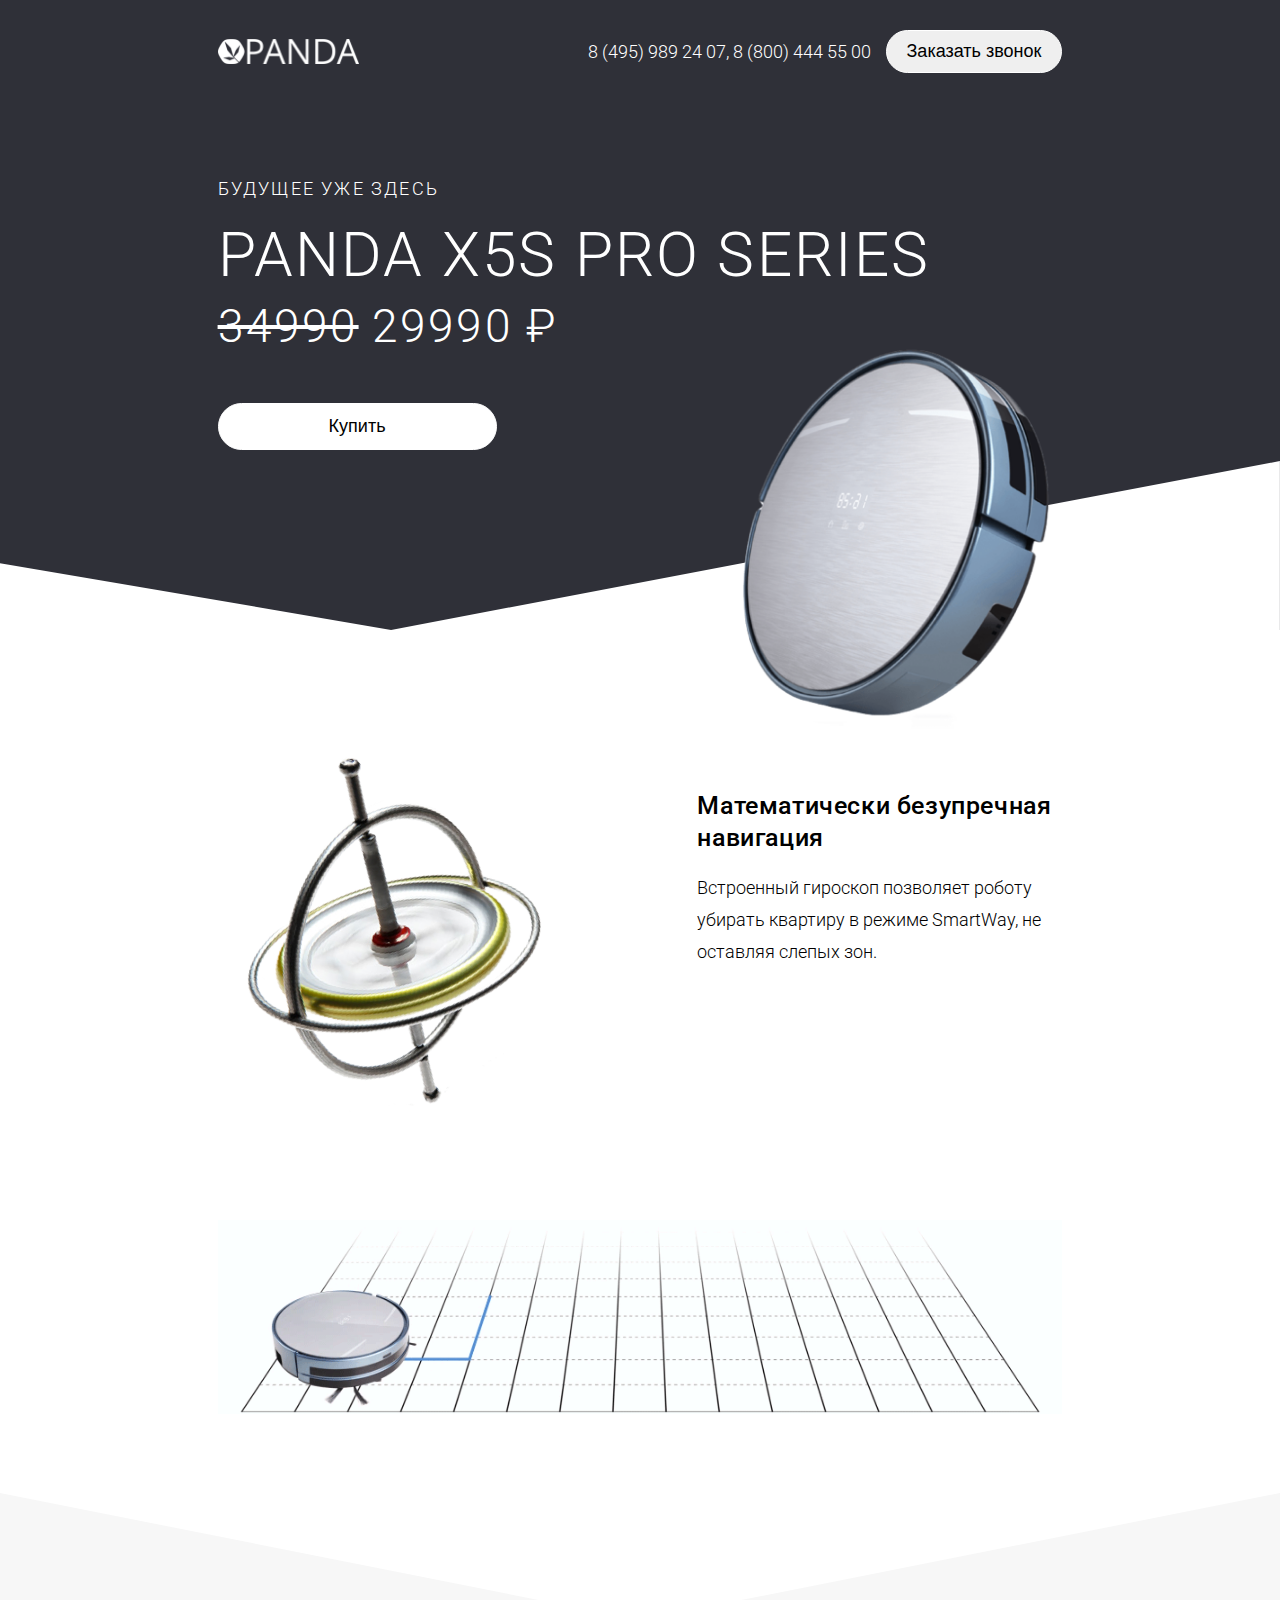
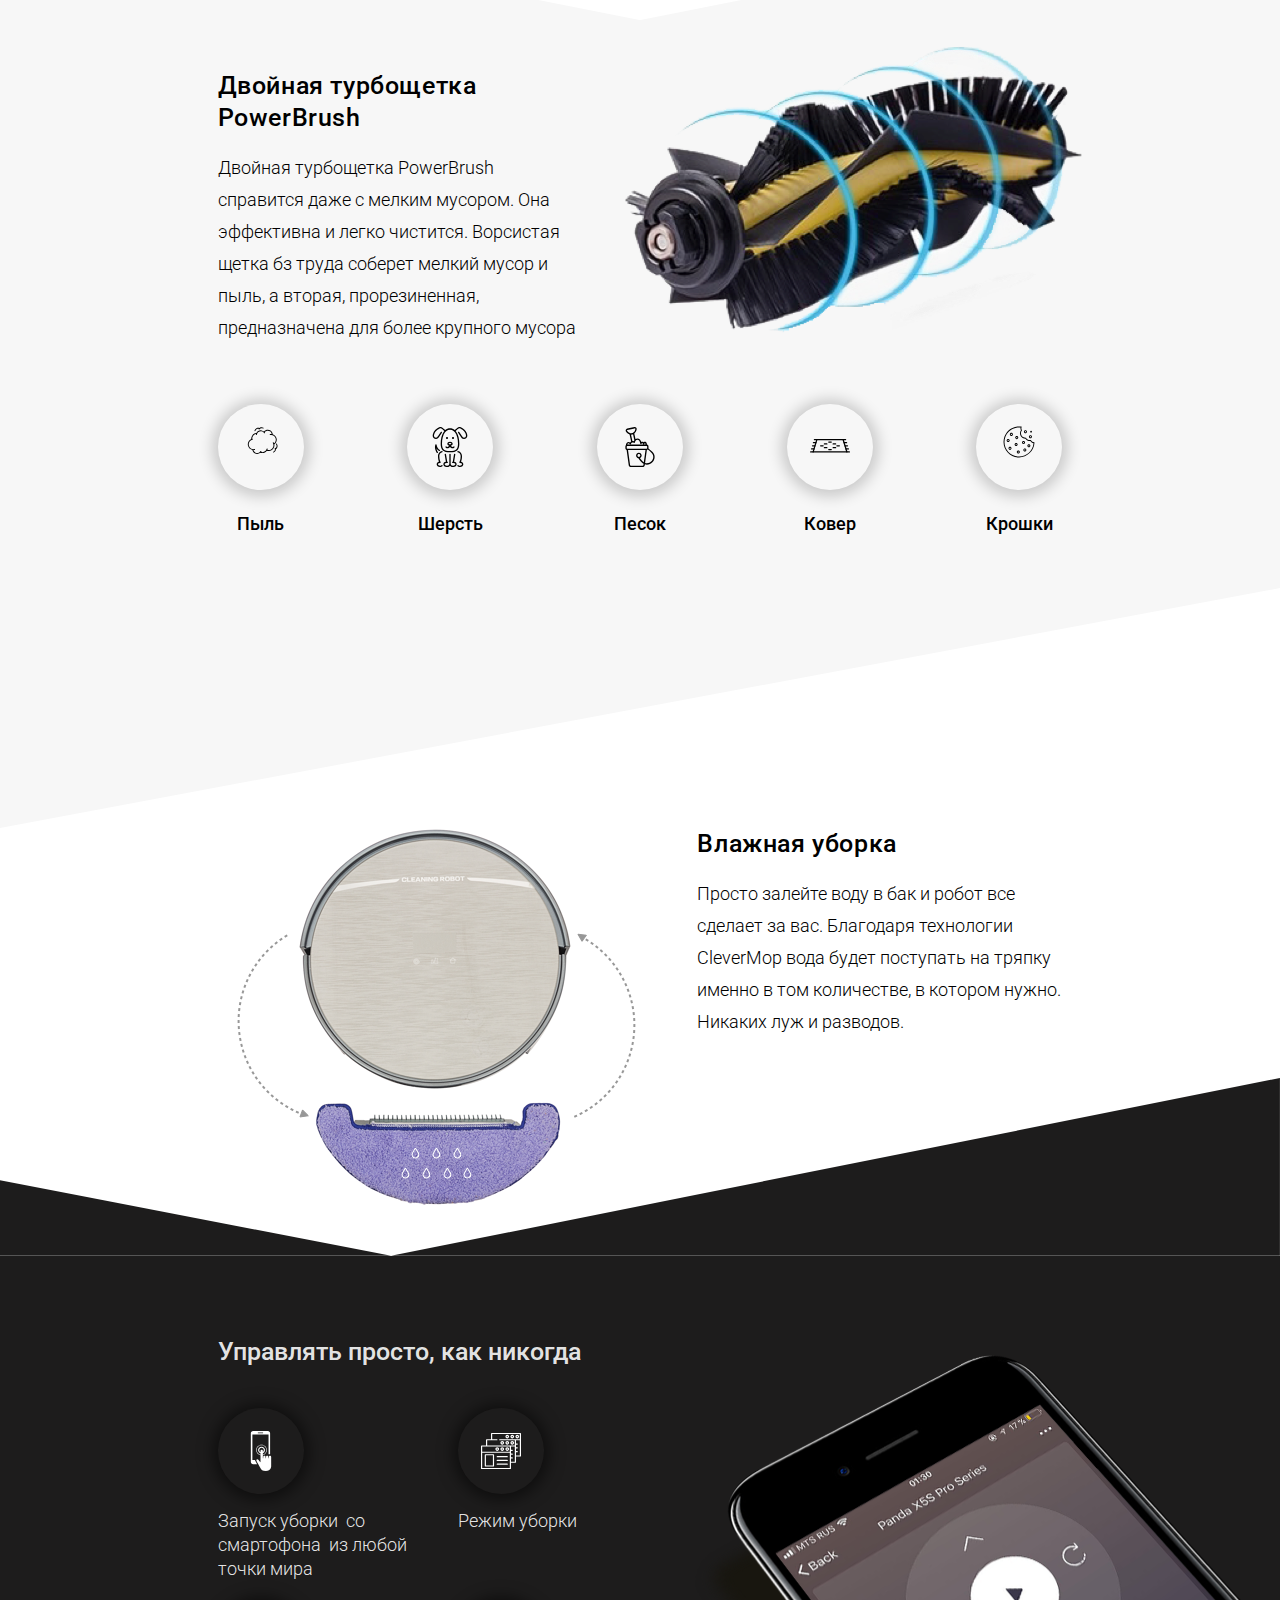
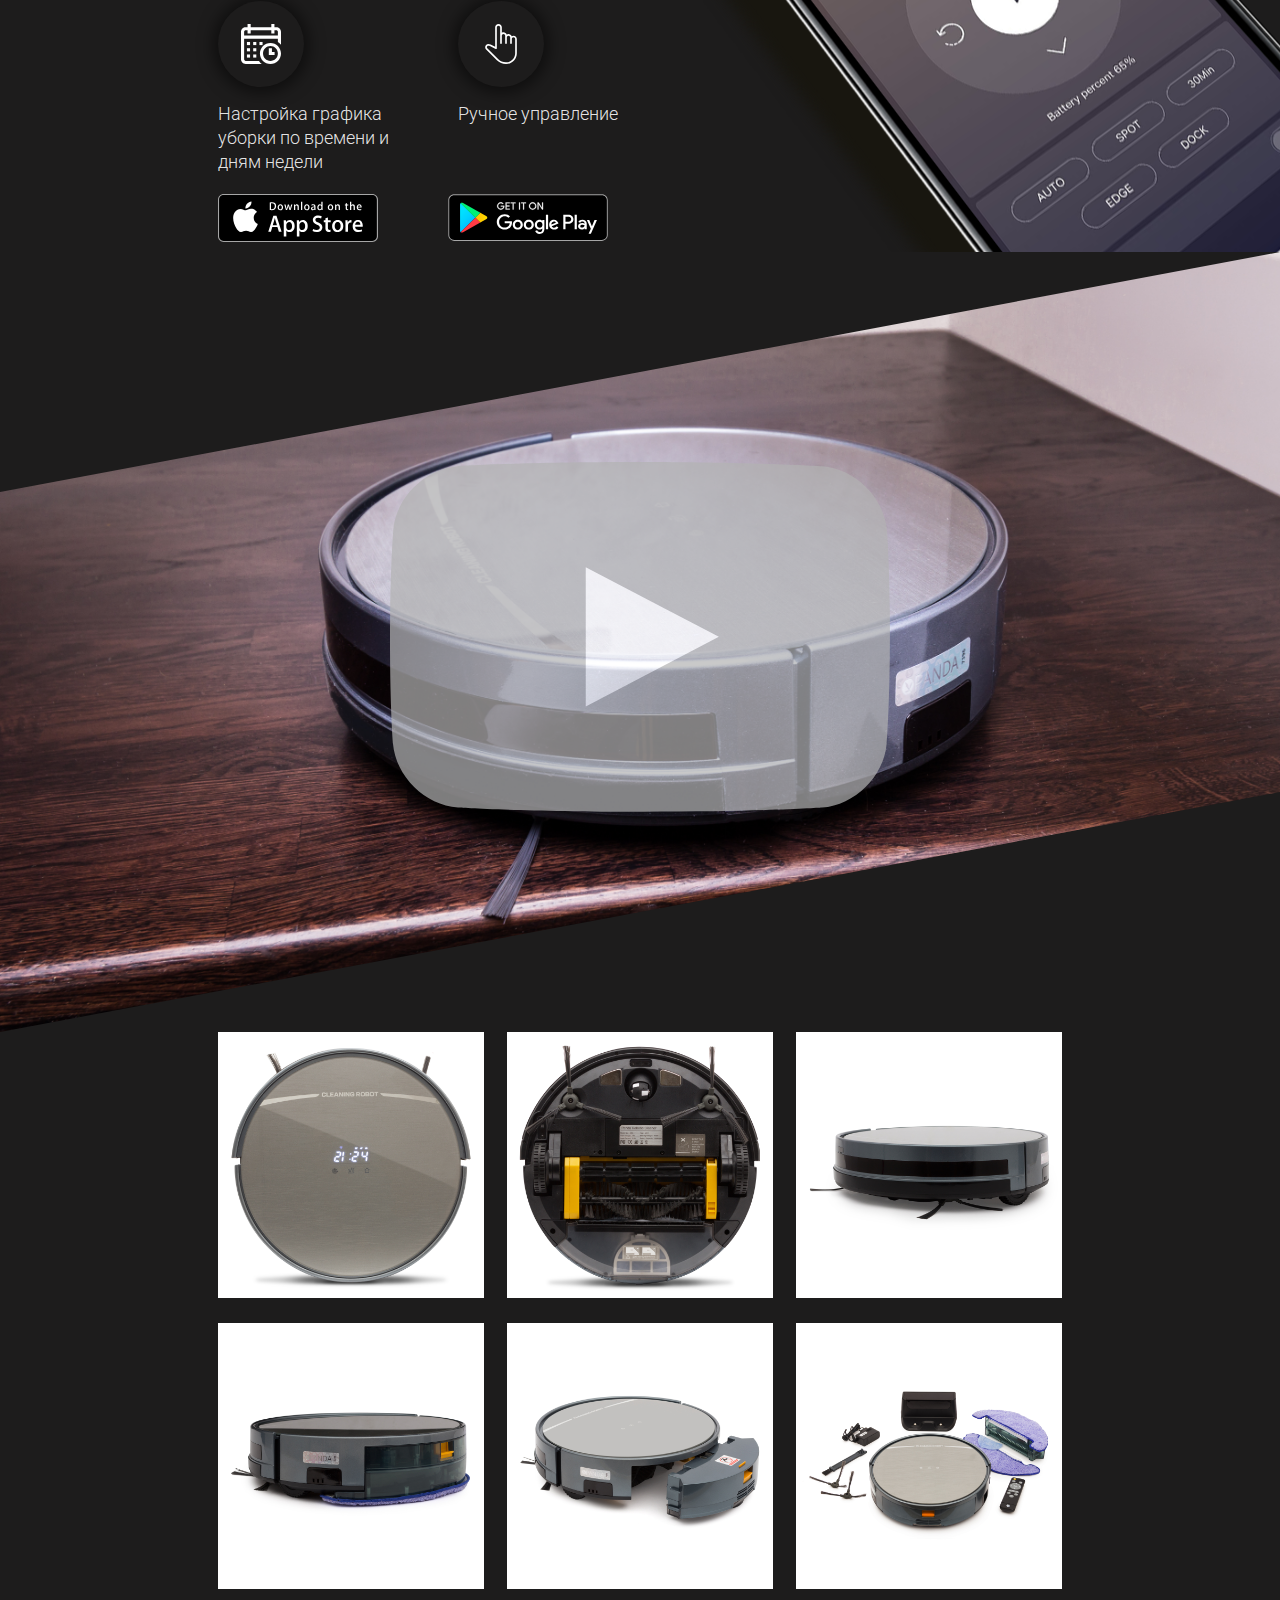
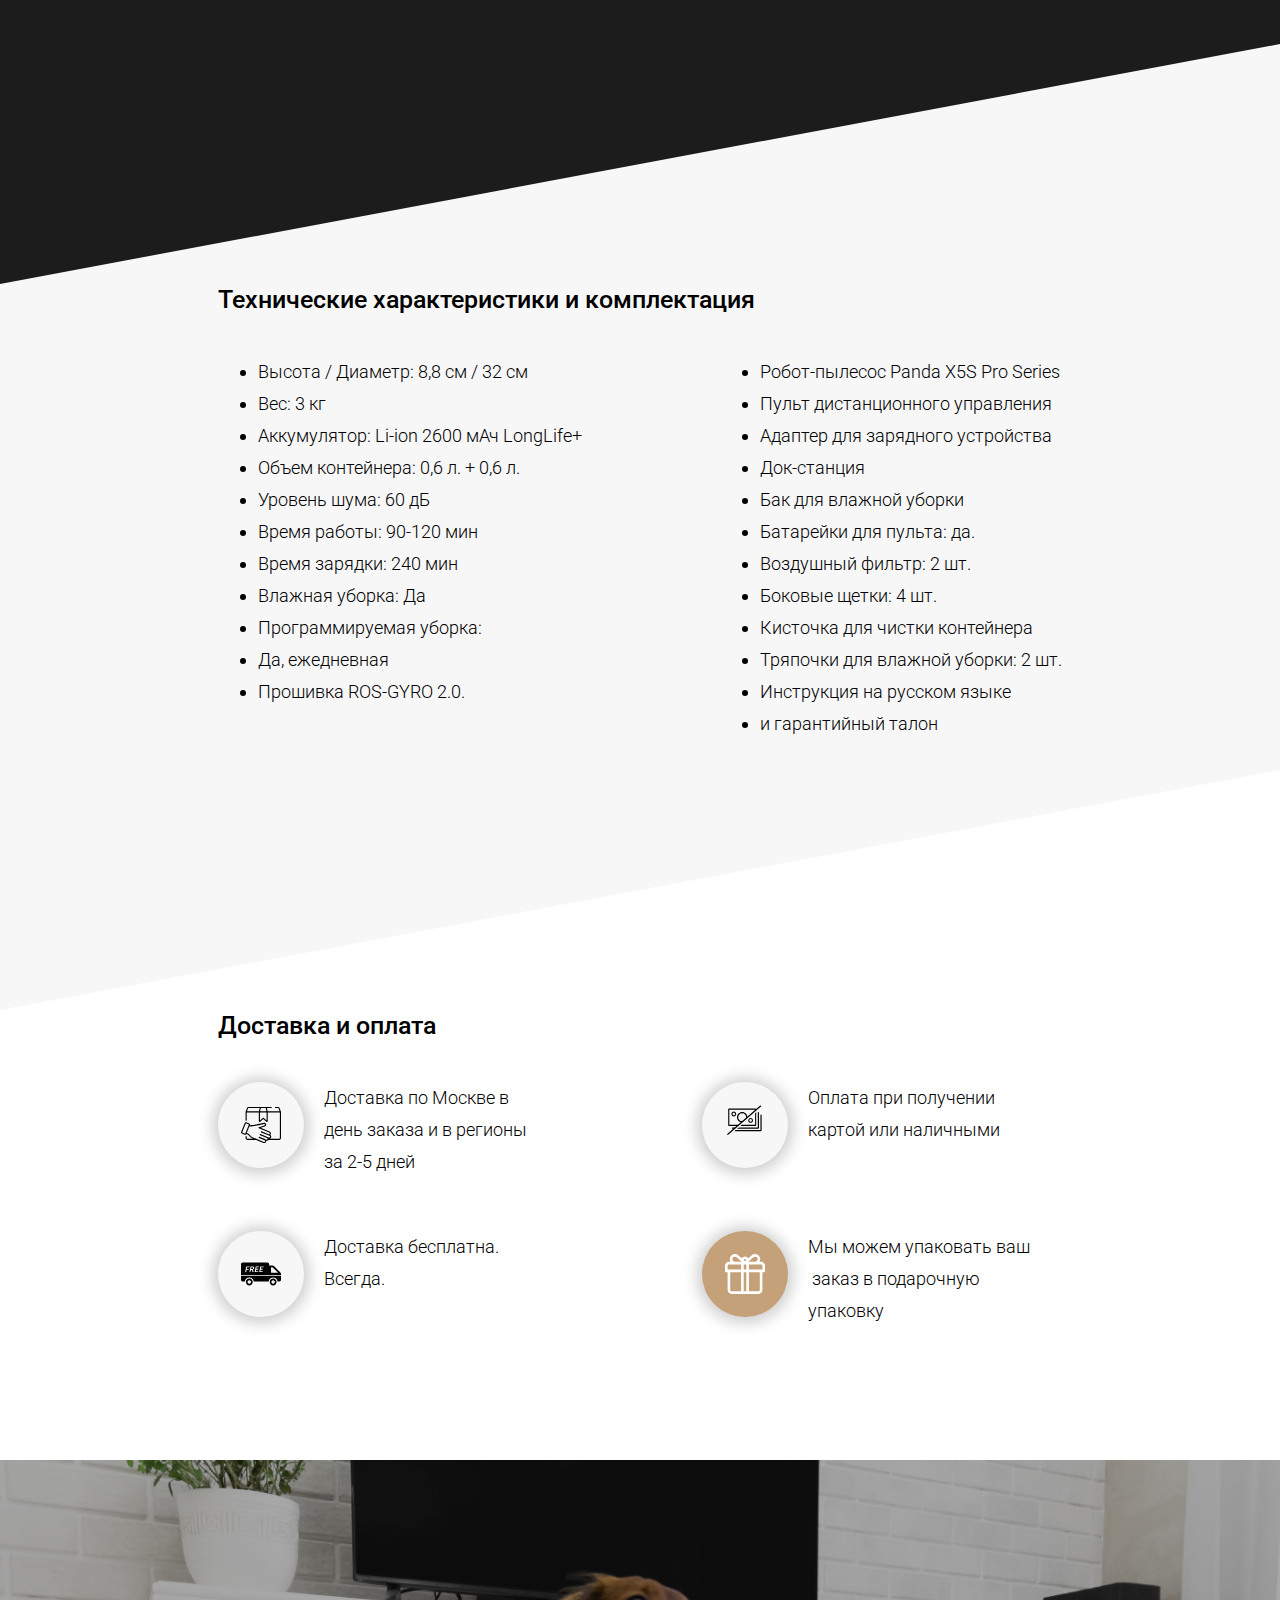
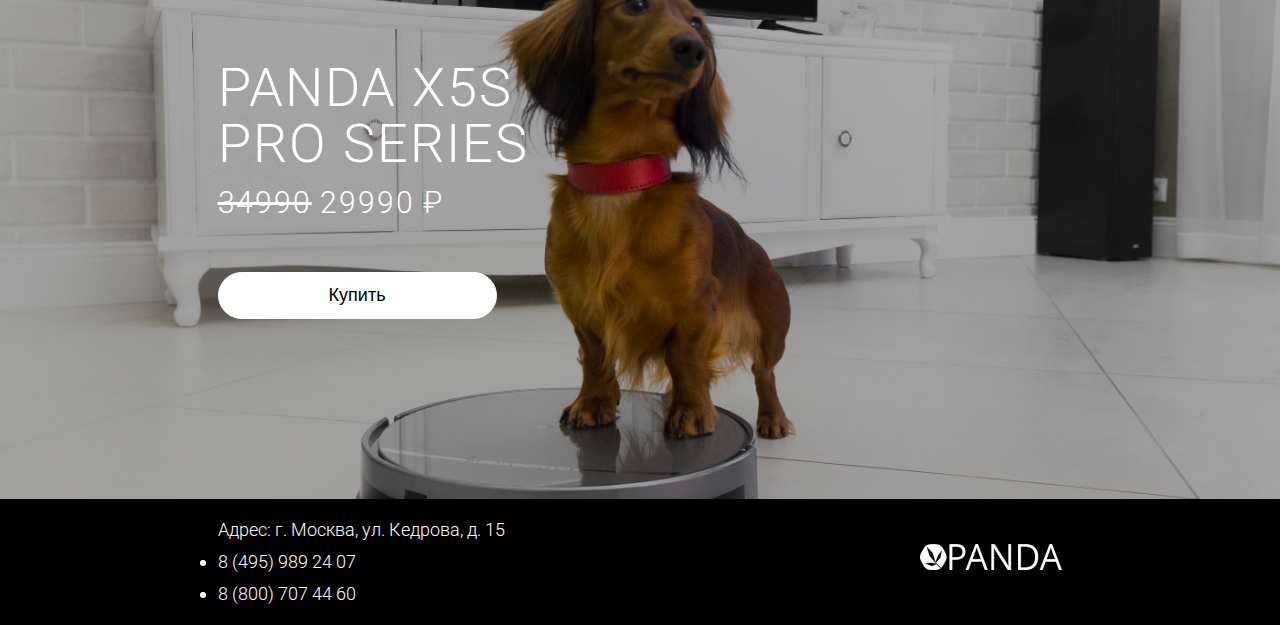
==== promo-final.html @ bcde2f59 "Initial commit" ====
<!DOCTYPE html>
<html lang="ru">
<head>
	<meta charset="utf-8">
<meta http-equiv="X-UA-Compatible" content="IE=edge">
    <meta name="cleartype" content="on">
 <title>Робот-пылесос Panda X5S PRO Series</title>
    <meta name="description" content="">
    <meta name="keywords" content="">
	<meta name="viewport" content="width=device-width">
	<link href="css/normalize.css" rel="stylesheet">
  	<link href="css/promo-css.css" rel="stylesheet">
  	<link href="css/bootstrap2.css" rel="stylesheet">
<link rel="stylesheet" href="feedback/css/jquery.arcticmodal.css">
  	<link href="https://fonts.googleapis.com/css?family=Roboto:300,500" rel="stylesheet">
  	<script src="https://ajax.googleapis.com/ajax/libs/jquery/2.2.2/jquery.min.js"></script>
  	<script src="https://www.youtube.com/player_api"></script>
  	<script src="js/promo.js"></script>
    <script src="http://maps.google.com/maps/api/js?sensor=false&amp;libraries=geometry&amp;v=3.7"></script>
    <script src="./js/maplace-0.1.3.min.js"></script>
    <script src="feedback/js/feedback.js"></script>
    <script src="feedback/js/jquery.arcticmodal.js"></script>
    <script src="feedback/js/jquery.jgrowl.js"></script>
    <script src="scripts/plugins/jquery.xfade-1.0.js"></script>
<script>
  (function(i,s,o,g,r,a,m){i['GoogleAnalyticsObject']=r;i[r]=i[r]||function(){
  (i[r].q=i[r].q||[]).push(arguments)},i[r].l=1*new Date();a=s.createElement(o),
  m=s.getElementsByTagName(o)[0];a.async=1;a.src=g;m.parentNode.insertBefore(a,m)
  })(window,document,'script','https://www.google-analytics.com/analytics.js','ga');
  ga('create', 'UA-94040518-1', 'auto');
  ga('send', 'pageview');
  </script>

  <!-- Facebook Pixel Code -->
  <script>
  !function(f,b,e,v,n,t,s)
  {if(f.fbq)return;n=f.fbq=function(){n.callMethod?
  n.callMethod.apply(n,arguments):n.queue.push(arguments)};
  if(!f._fbq)f._fbq=n;n.push=n;n.loaded=!0;n.version='2.0';
  n.queue=[];t=b.createElement(e);t.async=!0;
  t.src=v;s=b.getElementsByTagName(e)[0];
  s.parentNode.insertBefore(t,s)}(window,document,'script',
  'https://connect.facebook.net/en_US/fbevents.js');
   fbq('init', '332268013857589'); 
  fbq('track', 'PageView');
  </script>

  <noscript>
   <img height="1" width="1" src="https://www.facebook.com/tr?id=332268013857589&ev=PageView&noscript=1"/>
  </noscript>
  <!-- End Facebook Pixel Code -->
</head>
<body>
	<div class="wrapper">
		<header class="main-header">
			<div class="main-header-box">
			<h1 class="visually-hidden">Робот-пылесос Panda X5S PRO Series</h1>
			<nav class="page-navigation">
				<a class="logo" href="#"><img src="./img/logo.png" width="141" height="26" alt="Логотип Panda"></a>
				<span>8 (495) 989 24 07, 8 (800) 444 55 00</span>
				<button class="button btn-call" data-toggle="modal" data-target="#zvonok">Заказать звонок</a>
			</nav>
			<div class="info">
				<p>Будущее уже здесь</p>
				<h2>Panda X5S PRO Series</h2>
				<p><span>34990</span> 29990 ₽</p>
			</div>
			<button data-toggle="modal" data-target="#zakaz" class="button btn-order price__order" data-product="Promo page/Panda X5S PRO Series">Купить</button>
			<img src="./img/pic-1.png" width="315" height="390" alt="Фото пылесоса Panda X5S PRO Series">
			</div>
			<div class="svg-bottom">
				<svg width="100%" viewBox="0 0 1440 190" preserveAspectRatio="xMinYMin meet">
					<polygon points="1440,0 440,190 1440,190" fill="#ffffff"/>
					<polygon points="0,190 440,190 0,115" fill="#ffffff"/>
				</svg>
			</div>
		</header>
		<main class="box">
			<h2 class="visually-hidden">Преимущества пылесоса Panda X5S PRO Series</h2>
			<section class="gyro">
				<div class="gyro-box">
					<div class="item-info gyro-info">
						<h3>Математически безупречная навигация</h3>
						<p>Встроенный гироскоп позволяет роботу убирать квартиру в режиме SmartWay, не оставляя слепых зон.</p>
					</div>
					<img src="./img/way.gif" width="940" height="216" alt="Работа навигации">
				</div>
				<div class="svg-bottom">
					<svg width="100%" viewBox="0 0 1440 143" preserveAspectRatio="xMinYMin meet">
						<polygon points="1440,0 720,143 1440,143" fill="#f7f7f7"/>
						<polygon points="0,143 720,143 0,0" fill="#f7f7f7"/>
					</svg>
				</div>
			</section>
			<section class="brush">
				<div class="brush-box">
					<div class="item-info brush-info">
						<h3>Двойная турбощетка PowerBrush</h3>
						<p>Двойная турбощетка PowerBrush справится даже с мелким мусором. Она эффективна и легко чистится. Ворсистая щетка бз труда соберет мелкий мусор и пыль, а вторая, прорезиненная, предназначена для более крупного мусора</p>
					</div>
					<div class="litter">
						<div class="litter-item">
							<div class="litter-circle">
								<img src="./img/dust2.svg" width="40" height="40">
							</div>
							<p>Пыль</p>
						</div>
						<div class="litter-item">
							<div class="litter-circle">
								<img src="./img/dog.svg" width="40" height="40">
							</div>
							<p>Шерсть</p>
						</div>
						<div class="litter-item">
							<div class="litter-circle">
								<img src="./img/sand.svg" width="40" height="40">
							</div>
							<p>Песок</p>
						</div>
						<div class="litter-item">
							<div class="litter-circle">
								<img src="./img/carpet2.svg" width="40" height="40">
							</div>
							<p>Ковер</p>
						</div>
						<div class="litter-item">
							<div class="litter-circle">
								<img src="./img/cookie.svg" width="40" height="40">
							</div>
							<p>Крошки</p>
						</div>
					</div>
				</div>
				<div class="svg-bottom svg-brush">
					<svg width="100%" viewBox="0 0 1440 270" preserveAspectRatio="xMinYMin meet">
						<polygon points="1440,0 0,270 1440,270" fill="#ffffff"/>
					</svg>
				</div>
			</section>
			<section class="wet-clean">
				<div class="wet-clean-box">
					<div class="item-info wet-info">
						<h3>Влажная уборка</h3>
						<p>Просто залейте воду в бак и робот все сделает за вас. Благодаря технологии CleverMop вода будет поступать на тряпку именно в том количестве, в котором нужно. Никаких луж и разводов.</p>
					</div>
				</div>
				<div class="svg-bottom svg-wet">
					<svg width="100%" viewBox="0 0 1440 200" preserveAspectRatio="xMinYMin meet">
						<polygon points="1440,0 440,200 1440,200" fill="#1d1c1c"/>
						<polygon points="0,200 440,200 0,115" fill="#1d1c1c"/>
					</svg>
				</div>
			</section>
			<section class="application">
				<h2 class="visually-hidden">Приложение для пылесоса</h2>
				<div class="application-box">
					<h3>Управлять просто, как никогда</h3>
					<div class="app-items">
						<div class="app-item">
							<div class="app-circle">
								<img src="./img/smartphone.svg" width="40" height="40">
							</div>
							<p>Запуск уборки  со смартофона   из любой точки мира</p>
						</div>
						<div class="app-item">
							<div class="app-circle">
								<img src="./img/browsers.svg" width="40" height="40">
							</div>
							<p>Режим уборки</p>
						</div>
						<div class="app-item">
							<div class="app-circle">
								<img src="./img/calendar.svg" width="40" height="40">
							</div>
							<p>Настройка графика уборки по времени и дням недели</p>
						</div>
						<div class="app-item">
							<div class="app-circle">
								<img src="./img/select.svg" width="40" height="40">
							</div>
							<p>Ручное управление</p>
						</div>
						<div class="app-item-store">
							<a href="https://itunes.apple.com/app/tuyasmart-smart-life-smart-living/id1034649547" target="_blank"><img src="./img/appstore.svg" width="160"></a>
						</div>
						<div class="app-item-google">
							<a href="https://play.google.com/store/apps/details?id=com.tuya.smart" target="_blank"><img src="./img/googleplay.svg" width="160"></a>
						</div>
					</div>
				</div>
			</section>
			<section class="promo-video">
				<div class="svg-bottom svg-top">
					<svg width="100%" viewBox="0 0 1440 270" preserveAspectRatio="xMinYMin meet">
						<polygon points="0,0 1440,0 0,270" fill="#1d1c1c"/>
					</svg>
				</div>
				<div class="promo-video-box">
				<div class="button-box">
				<a href="#" onclick="open_popup('#box-2', 'Eea-tPS9Eak')">
						<img src="./img/playbutton.svg" width="100%">
					</a>
					<div id="box-2" class="pop-up"><div class="popup-close" onclick="close_popup('#box-2')"></div></div>
				</div>
				</div>
				<div class="svg-bottom svg-promo">
					<svg width="100%" viewBox="0 0 1440 270" preserveAspectRatio="xMinYMin meet">
						<polygon points="1440,0 0,270 1440,270" fill="#1d1c1c"/>
					</svg>
				</div>
			</section>
			<section class="slider">
				<div class="slider-box">
					<h2 class="visually-hidden">Фотографии пылесоса</h2>
					<a href="img/photo-1.jpg" class="flipLightBox">
						<img src="img/photo-1.jpg" width="266" height="266" alt="flipLightBox Image 1" />
						<span><b>Panda X5S PRO</b></span>
					</a>

					<a href="img/photo-2.jpg" class="flipLightBox">
						<img src="img/photo-2.jpg" width="266" height="266" alt="flipLightBox Image 2" />
						<span><b>Panda X5S PRO</b></span>
					</a>

					<a href="img/photo-3.jpg" class="flipLightBox">
						<img src="img/photo-3.jpg" width="266" height="266" alt="flipLightBox Image 3" />
						<span><b>Panda X5S PRO</b></span>
					</a>
					<a href="img/photo-4.jpg" class="flipLightBox">
						<img src="img/photo-4.jpg" width="266" height="266" alt="flipLightBox Image 4" />
						<span><b>Panda X5S PRO</b></span>
					</a>
					<a href="img/photo-5.jpg" class="flipLightBox">
						<img src="img/photo-5.jpg" width="266" height="266" alt="flipLightBox Image 4" />
						<span><b>Panda X5S PRO</b></span>
					</a>
					<a href="img/photo-6.jpg" class="flipLightBox">
						<img src="img/photo-6.jpg" width="266" height="266" alt="flipLightBox Image 4" />
						<span><b>Panda X5S PRO</b></span>
					</a>
				</div>
				<div class="svg-bottom svg-specs">
					<svg width="100%" viewBox="0 0 1440 270" preserveAspectRatio="xMinYMin meet">
						<polygon points="1440,0 0,270 1440,270" fill="#f7f7f7"/>
					</svg>
				</div>
			</section>
			<section class="specs">
				<div class="specs-box">
					<h2>Технические характеристики и комплектация</h2>
					<ul>
						<li>Высота / Диаметр: 8,8 см / 32 см</li>
						<li>Вес: 3 кг</li>
						<li>Аккумулятор: Li-ion 2600 мАч LongLife+</li>
						<li>Объем контейнера: 0,6 л. + 0,6 л.</li>
						<li>Уровень шума: 60 дБ</li>
						<li>Время работы: 90-120 мин</li>
						<li>Время зарядки: 240 мин</li>
						<li>Влажная уборка: Да</li>
						<li>Программируемая уборка:</li> 
						<li>Да, ежедневная</li>
						<li>Прошивка ROS-GYRO 2.0.</li>
					</ul>
					<ul>
						<li>Робот-пылесос Panda X5S Pro Series</li>
						<li>Пульт дистанционного управления</li>
						<li>Адаптер для зарядного устройства</li>
						<li>Док-станция</li>
						<li>Бак для влажной уборки</li>
						<li>Батарейки для пульта: да.</li>
						<li>Воздушный фильтр: 2 шт.</li>
						<li>Боковые щетки: 4 шт.</li>
						<li>Кисточка для чистки контейнера</li>
						<li>Тряпочки для влажной уборки: 2 шт.</li>
						<li>Инструкция на русском языке</li>
						<li>и гарантийный талон</li>
					</ul>
				</div>
				<div class="svg-bottom svg-brush">
					<svg width="100%" viewBox="0 0 1440 270" preserveAspectRatio="xMinYMin meet">
						<polygon points="1440,0 0,270 1440,270" fill="#ffffff"/>
					</svg>
				</div>
			</section>
			<section class="pay">
				<div class="pay-box">
					<h2>Доставка и оплата</h2>
					<div class="pay-item">
						<div class="delivery-circle">
							<img src="./img/package.svg" width="40" height="40">
						</div>
						<p>Доставка по Москве в день заказа и в регионы  за 2-5 дней</p>
					</div>
					<div class="pay-item">
						<div class="delivery-circle">
							<img src="./img/cash2.svg" width="40" height="40">
						</div>
						<p>Оплата при получении картой или наличными</p>
					</div>
					<div class="pay-item">
						<div class="delivery-circle">
							<img src="./img/free.svg" width="40" height="40">
						</div>
						<p>Доставка бесплатна. Всегда.</p>
					</div>
					<div class="pay-item">
						<div class="delivery-circle circle-pack">
							<img src="./img/giftbox.svg" width="40" height="40">
						</div>
						<p>Мы можем упаковать ваш  заказ в подарочную упаковку</p>
					</div>
				</div>
				<!--
				<div class="svg-bottom svg-pay">
				<svg width="100%" viewBox="0 0 1440 190" preserveAspectRatio="xMinYMin meet">
					<polygon points="0,0 1000,0 0,190" fill="#ffffff"/>
					<polygon points="1000,0 1440,0 1440, 115" fill="#ffffff"/>
				</svg>
			</div>
		-->
			</section>
				<section class="buy-now">
					<div class="buy-now-box">
						<h2>Panda x5s pro series</h2>
						<p><span>34990</span> 29990 ₽</p>
						<button data-toggle="modal" data-target="#zakaz" class="button btn-order btn-call price__order" data-product="Promo-page/Panda X5S PRO Series">Купить</button>
					</div>
				</section>
		</main>
		<footer class="main-footer">
			<div class="main-footer-box">
				<div class="address">
					<p>Адрес: г. Москва, ул. Кедрова, д. 15</p>
					<ul>
						<li>8 (495) 989 24 07</li>
						<li>8 (800) 707 44 60</li>
					</ul>
				</div>
				<a class="logo" href="#"><img src="./img/logo.png" width="" height="" alt="Логотип Panda"></a>
			</div>
		</footer>
	</div>
	<div class="modal fade" id="zvonok" tabindex="-1" role="dialog">
            <div class="modal-dialog">
                <div class="modal-content">
                    <div class="modal-header">
                        <a href="#" class="closed" data-dismiss="modal" aria-label="Close">
                            <img src="./images/close.png">
                        </a>
                        <div class="title">Заказать звонок</div>
                    </div>
                    <div class="modal-body">
                        <form action=" " name="form-1">
                            <label>ВАШЕ ИМЯ</label>
                            <input type="text" placeholder="" name="name">
                            <label>ТЕЛЕФОН</label>
                            <input type="text" placeholder="" name="tell">
                            <a href="#" class="button-modal feedback" onclick="ga('send', 'event', 'звонок', 'заказать');">Перезвоните мне</a>
                        </form>
                    </div>
                </div>
            </div>
        </div>
        <div class="modal fade" id="zakaz" tabindex="-1" role="dialog">
            <div class="modal-dialog">
                <div class="modal-content">
                    <div class="modal-header">
                        <a href="#" class="closed" data-dismiss="modal" aria-label="Close">
                            <img src="./images/close.png">
                        </a>
                        <div class="title">Оформить заявку</div>
                    </div>
                    <div class="modal-body">
                        <form action=" " name="form-3">
                            <label>ВАШЕ ИМЯ</label>
                            <input type="text" placeholder="" name="name">
                            <label>E-Mail</label>
                            <input type="text" placeholder="" name="e-mail">
                            <label>ТЕЛЕФОН</label>
                            <input type="text" placeholder="" name="tell">
                            <a href="#" class="button-modal feedback" onclick="ga('send', 'event', 'товар', 'заказ-2');">Заказать</a>
                            <input type="hidden" name="product">
                        </form>
                    </div>
                </div>
            </div>
        </div>
	<script type="text/javascript" src="./js/fliplightbox.min.js"></script>
	<script type="text/javascript">$('body').flipLightBox()</script>
	<script>
function open_popup(box, width, height, yt) {
  if(!$(box+' iframe').length && yt) {
   $(box).append('<iframe id="yt" width="'+width+'" height="'+height+'" src="http://www.youtube.com/embed/'+yt+'?rel=0&amp;autoplay=1" frameborder="0" allowfullscreen></iframe>');
 }
 $(box+' .popup-close').html('<div class="popup-l1"></div><div class="popup-l2"></div>');
  if(width) $(box).css({'width': width, 'margin-left': -(width/2)});
 if(height) $(box).css({'height': height, 'margin-top': -(height/2)});
  else $(box).css('margin-top', -($(box).height()/2));
  $(box).show();
}
function close_popup(box) {
 $(box).hide();
  $(box+' #yt').remove();
}
</script>
</script>
</body>
</html>
---- css/promo-css.css ----
body {
	padding: 0;
	margin: 0;
	font-family: 'Roboto', sans-serif;
	font-size: 18px;
	line-height: 32px;
	font-weight: 300;
	background-color: #708090;
}

@media only all and (min-width: 300px) and (max-width: 767px) {
	body {
		font-size: 10px;
		line-height: 18px;
	}}


h1,h2,h3 {
	padding: 0;
	margin: 0;
}

.wrapper {
	width: 100%;
	padding: 0;
	margin: 0;
	margin: 0 auto;
	background-color: #ffffff;
	box-shadow: 0px 1px 15px 5px rgba(255, 255, 255, 0.2);
	box-sizing: border-box;
}

.visually-hidden {
  position: absolute;
  width: 1px;
  height: 1px;
  margin: -1px;
  border: 0;
  padding: 0;
  clip: rect(0 0 0 0);
  overflow: hidden;
}

a {
	text-decoration: none;
  color: #ffffff;
}

img {
  max-width: 100%;
  height: auto;
}

.main-header {
	box-sizing: border-box;
	padding-top: 30px;
	margin: 0;
	margin-bottom: 100px;
	text-transform: uppercase;
	color: #ffffff;
	background-color: rgba(24, 26, 34, 0.9);
}

@media only all and (min-width: 100px) and (max-width: 767px) {
	.main-header {
		margin-bottom: 20px;
		}}

.main-header-box {
	position: relative;
	margin: 0;
	padding: 0;
	padding-left: 17%;
	padding-right: 17%;
}

.main-header-box>img {
	position: absolute;
	width: 24%;
	height: auto;
	left: 58%;
	top: 319px;
	z-index: 30;
	transform: scale(-1, 1)
}

@media only all and (min-width: 100px) and (max-width: 767px) {
	.main-header-box>img {
		left: 60%;
		top: 90px;
		width: 13em;
		height: auto;
	}}

@media only screen and (min-width: 768px) and (max-width: 959px) {
	.main-header-box>img {
		width: 39%;
		left: 50%;
		}}

.page-navigation {
	display: flex;
	justify-content: space-between;
	align-items: center;
	box-sizing: border-box;
	margin-bottom: 100px;
}

.page-navigation .logo {
	margin: 0;
	padding: 0;
	margin-right: auto;
	flex-shrink: 0;
}

.page-navigation span {
	margin-right: 15px;
}

@media only all and (min-width: 100px) and (max-width: 767px) {
	.page-navigation {
		display: none;
	}}

.logo {
	filter: invert(100%);
}

.page-navigation a {
	display: flex;
	align-items: center;
}

.button {
	display: inline-block;
	box-sizing: border-box;
	padding: 10px 20px;
	line-height: 21px;
	text-transform: none;
	border: 1px solid #ffffff;
	border-radius: 45.5px;
	text-align: center;
	vertical-align: middle;
}

.info {
	padding: 0;
	margin: 0;
	margin-bottom: 53px;
	letter-spacing: 2.2px;
}

.info h2 {
	margin-bottom: 15px;
	font-size: 62px;
	line-height: 64px;
	font-weight: 300;
}

@media only all and (min-width: 100px) and (max-width: 767px) {
	.info {
		margin-bottom: 20px;
		text-align: center;
		}}

@media only all and (min-width: 100px) and (max-width: 767px) {
	.info h2 {
		font-size: 23px;
		line-height: 30px;
		}}

.info p:last-child {
	padding: 0;
	margin: 0;
	font-size: 46px;
	line-height: 48px;
}

@media only all and (min-width: 100px) and (max-width: 767px) {
	.info p:last-child {
		font-size: 17px;
		line-height: 20px;
		}}

.info span {
	text-decoration: line-through;
}

.btn-order {
	padding: 12px 110px;
	margin: 0;
	margin-bottom: 180px;
	background-color: #ffffff;
	color: #000000;
}

@media only all and (min-width: 100px) and (max-width: 767px) {
	.btn-order {
		padding: 10px 42px;
		margin-bottom: 67px;
		margin-left: 11%;
		font-size: 18px;
	}}

.svg-bottom {
	position: relative;
	padding: 0;
	margin: 0;
}

.svg-bottom svg {
	position: absolute;
	bottom: 0;
	left: 0;
}

.gyro {
	padding: 0;
	padding-top: 30px;
	margin: 0;
	background: url("../img/gyro.png") 25% 5% no-repeat;
}

@media only all and (min-width: 100px) and (max-width: 767px) {
	.gyro {
		padding: 0;
		background: #ffffff;
		}}

@media only screen and (min-width: 768px) and (max-width: 959px) {
	.gyro {
		background-position: 10% 5%;
		}}	

.gyro-box {
	display: flex;
	flex-direction: column;
	margin: 0;
	padding: 0;
	padding-left: 17%;
	padding-right: 17%;
}

.item-info {
	width: 365px;
	padding: 0;
	margin: 0;
	margin-bottom: 60px;
}

@media only all and (min-width: 100px) and (max-width: 767px) {
	.item-info {
		width: auto;
		}}

.gyro-info {
	padding: 0;
	margin: 0;
	margin-left: auto;
	margin-top: 30px;
	margin-bottom: 234px;
}

@media only all and (min-width: 100px) and (max-width: 767px) {
	.gyro-info {
		margin-top: 20px;
		margin-bottom: 20px;
		}}

.item-info h3 {
	margin-bottom: 15px;
	font-size: 25px;
	font-weight: 500;
	letter-spacing: 0.6px;
}

@media only all and (min-width: 100px) and (max-width: 767px) {
	.item-info h3 {
		font-size: 13px;
		line-height: 17px;
	}}

@media only all and (min-width: 100px) and (max-width: 767px) {
	.item-info p {
		font-size: 10px;
		}}

.gyro img {
	align-self: center;
	margin-bottom: 206px;
}

@media only all and (min-width: 100px) and (max-width: 767px) {
	.gyro img {
		margin-bottom: 15px;
		}}

@media only all and (min-width: 100px) and (max-width: 767px) {
	.gyro-info {
		margin-bottom: 0;
		}}

.brush {
	display: flex;
	flex-direction: column;
	padding: 0;
	padding-top: 50px;
	padding-bottom: 270px;
	margin: 0;
	background: #f7f7f7 url("../img/brush.png") 76% 5% no-repeat;
}

@media only all and (min-width: 100px) and (max-width: 767px) {
	.brush {
		padding-top: 15px;
		padding-bottom: 15px;
		background-position: 50% 30%;
		background-size: 237px 149px;
	}}

@media only screen and (min-width: 768px) and (max-width: 959px) {
	.brush {
		padding-bottom: 150px;
		background-position: 95% 20%;
		}}



@media only screen and (min-width: 768px) and (max-width: 959px) {
	.brush-info p {
		width: 270px;
		}}

.brush-box {
	padding: 0;
	padding-left: 17%;
	padding-right: 17%;
	margin: 0;
}

.brush-info {
	margin-right: auto;
}

@media only all and (min-width: 100px) and (max-width: 767px) {
	.brush-info {
		margin-bottom: 0;
	}}

@media only all and (min-width: 100px) and (max-width: 767px) {
	.brush-info p {
		margin-bottom: 213px;
		}}

.svg-brush svg{
	bottom: -270px;
}

@media only screen and (min-width: 768px) and (max-width: 959px) {
	.svg-brush svg {
		bottom: -150px;
	}}

.litter {
	display: flex;
	justify-content: space-between;
	flex-wrap: wrap;
}

.litter-item {
	display: flex;
	flex-direction: column;
	align-items: center;
}

@media only all and (min-width: 100px) and (max-width: 767px) {
	.litter-item {
		margin-right: 15px;
		}}
	
@media only all and (min-width: 100px) and (max-width: 767px) {		
	.litter-item:nth-child(3),
	.litter-item:nth-child(5) {
		margin-right: 0;
	}}

.litter-circle {
	display: flex;
	justify-content: center;
	align-items: center;
	width: 86px;
	height: 86px;
	border-radius: 50%;
	box-shadow: 0px 1px 15px 5px rgba(0, 0, 0, 0.2);
	flex-shrink: 0;
}

.litter-item p {
	padding: 0;
	font-weight: 500;
	text-align: center;
}

.wet-clean {
	padding: 0;
	padding-bottom: 200px;
	margin: 0;
	background: url("../img/group-4.png") 25% 0% no-repeat;
}

@media only all and (min-width: 100px) and (max-width: 767px) {
	.wet-clean {
		padding-top: 15px;
		padding-bottom: 0;
		padding-bottom: 300px;
		background-position: 50% 70%;
		background-size: 247px auto;
	}}

@media only screen and (min-width: 768px) and (max-width: 959px) {
	.wet-clean {
		background-position: -5% 0%;
		}}

.wet-clean-box {
	display: flex;
	margin: 0;
	padding-bottom: 135px;
	padding: 0;
	padding-left: 17%;
	padding-right: 17%;
}

.wet-info {
	padding: 0;
	margin: 0;
	margin-left: auto;
}

.svg-wet svg{
	bottom: -200px;
}

.application {
	padding: 0;
	padding-top: 80px;
	margin: 0;
	color: rgba(255, 255, 255, 0.9);
	background: #1d1c1c url("../img/app.png") 550px 60px no-repeat;
}

@media only all and (min-width: 100px) and (max-width: 767px) {
	.application {
		padding-top: 15px;
		padding-bottom: 15px;
		}}

@media only screen and (min-width: 768px) and (max-width: 959px) {
	.application {
		background-position: 150px 60px;
		}}

.application-box {
	display:flex;
	flex-wrap: wrap;
	margin: 0;
	padding: 0;
	padding-left: 17%;
	padding-right: 17%;
}

.application-box h3 {
	width: 100%;
	margin-bottom: 40px;
	font-size: 25px;
	font-weight: 500;
}

@media only all and (min-width: 100px) and (max-width: 767px) {
	.application-box h3 {
		font-size: 13px;
		line-height: 17px;
		margin-bottom: 23px;
		}}

.application-box p {
	padding: 0;
	margin: 0;
	line-height: 24px;
}

.app-items {
	display: flex;
	flex-wrap: wrap;
	width: 480px;
}

@media only all and (min-width: 100px) and (max-width: 767px) {
	.app-items {
		justify-content: space-between;
	}}

.app-item-box {
	width: 200px;
	margin-bottom: 30px;
	margin-right: 30px;
}

.app-circle {
	display: flex;
	justify-content: center;
	align-items: center;
	width: 86px;
	height: 86px;
	margin-bottom: 15px;
	border-radius: 50%;
	background-color: #1d1c1c;
	box-shadow: 0px 1px 15px 5px rgba(0, 0, 0, 0.5);
}

.app-item {
	width: 200px;
	margin-bottom: 20px;
	margin-right: 40px;
}

@media only all and (min-width: 100px) and (max-width: 767px) {
	.app-item {
		width: 100px;
		}}

.app-item-store {
	margin-right: 70px;
}

@media only all and (min-width: 100px) and (max-width: 767px) {
	.app-item-store {
		margin-right: 0;
		}}

.promo-video {
	padding: 0;
	margin: 0;
	background: #1d1c1c url("../img/promo.jpg") no-repeat;
	background-size: cover;
}

@media only all and (min-width: 100px) and (max-width: 767px) {
	.promo-video {
		background-size: contain;
	}}

@media only screen and (min-width: 768px) and (max-width: 959px) {
	.promo-video {
		background-position: 50% 50%;
	}}

.button-box {
	box-sizing: border-box;
	height: 780px;
	display: flex;
	justify-content: center;
	align-items: center;
}

@media only all and (min-width: 100px) and (max-width: 767px) {
	.button-box {
		height: 245px;
		}}

@media only screen and (min-width: 768px) and (max-width: 959px) {
	.button-box {
		height: 650px;
		}}

.button-box img {
	opacity: 0.7;
}

.svg-promo {
	bottom: 0px;
}

.slider {
	padding: 0;
	padding-bottom: 270px;
	margin: 0;
	background-color: #1d1c1c;
}

@media only all and (min-width: 100px) and (max-width: 767px) {
	.slider {
		padding-top: 15px;
		padding-bottom: 15px;
		}}

@media only screen and (min-width: 768px) and (max-width: 959px) {
	.slider {
		padding-bottom: 160px;
	}}

.slider-box {
	display: flex;
	justify-content: space-between;
	flex-wrap: wrap;
	padding: 0;
	padding-left: 17%;
	padding-right: 17%;
	margin: 0;
	margin: 0 auto;
}

@media only screen and (min-width: 768px) and (max-width: 959px) {
	.slider-box {
		justify-content: center;
		}}

@media only all and (min-width: 100px) and (max-width: 767px) {
	.slider-box a {
		width: 150px;
		justify-content: space-around;
	}}

.slider-box a {
	margin-bottom: 15px;
}

.specs {
	padding: 0;
	margin: 0;
	padding-bottom: 270px;
	background-color: #f7f7f7;
}

@media only all and (min-width: 100px) and (max-width: 767px) {
	.specs {
		padding-top: 15px;
		padding-bottom: 15px;
		}}

@media only screen and (min-width: 768px) and (max-width: 959px) {
	.specs {
		padding-bottom: 150px;
	}}

.specs-box {
	display: flex;
	flex-wrap: wrap;
	justify-content: space-between;
	padding: 0;
	padding-left: 17%;
	padding-right: 17%;
	margin: 0;
}

.specs-box h2 {
	width: 100%;
	margin-bottom: 40px;
	font-size: 25px;
	font-weight: 500;
}

@media only all and (min-width: 100px) and (max-width: 767px) {
	.specs-box h2,
	.pay-box h2 {
		margin-bottom: 15px;
		font-size: 13px;
		line-height: 17px;
		}}

.specs-box ul {
	margin: 0;
}

@media only all and (min-width: 100px) and (max-width: 767px) {
	.specs-box ul {
		font-size: 10px;
		}}


.svg-specs svg {
	bottom: -270px ;
}

@media only screen and (min-width: 768px) and (max-width: 959px) {
	.svg-specs svg {
		bottom: -160px;
	}}

@media only all and (min-width: 100px) and (max-width: 767px) {
	.pay {
		padding-top: 15px;
		padding-bottom: 15px;
	}}

.pay-box {
	display: flex;
	justify-content: space-between;
	flex-wrap: wrap;
	padding: 0;
	padding-left: 17%;
	padding-right: 17%;
	padding-bottom: 80px;
	margin: 0;
	margin: 0 auto;
}

@media only all and (min-width: 100px) and (max-width: 767px) {
	.pay-box {
		padding-bottom: 0;
		}}

@media only screen and (min-width: 768px) and (max-width: 959px) {
	.pay-box {
		padding-bottom: 0;
	}}

.pay-box h2 {
	width: 100%;
	padding: 0;
	margin: 0;
	margin-bottom: 40px;
	font-size: 25px;
	font-weight: 500;
}

.pay-item {
	display: flex;
	flex-wrap: nowrap;
	width: 330px;
	padding: 0;
	margin: 0;
	margin-right: 30px;
	margin-bottom: 53px;
}

@media only all and (min-width: 100px) and (max-width: 767px) {
	.pay-item {
		width: 125px;
		margin-right: 0;
		flex-wrap: wrap;
		}}


.pay-item p {
	margin: 0;
	padding: 0;
	width: 224px;
}

.delivery-circle {
	display: flex;
	justify-content: center;
	align-items: center;
	margin-right: 20px;
	flex-shrink: 0;
	width: 86px;
	height: 86px;
	border-radius: 50%;
	background-color: #f7f7f7;
	box-shadow: 0px 1px 15px 5px rgba(0, 0, 0, 0.2);
}

@media only all and (min-width: 100px) and (max-width: 767px) {
	.delivery-circle{
		margin-bottom: 15px;
	}}

.circle-pack {
	background-color: #c4a178;
}

.buy-now {
	box-sizing: border-box;
	padding-top: 200px;
	color: #ffffff;
	background: #000000 url("../img/dog.jpg") 50% 35% no-repeat;
	background-size: cover;
	box-shadow:0 0 0 500px rgba(0, 0, 0, 0.33) inset;
}

@media only all and (min-width: 100px) and (max-width: 767px) {
	.buy-now {
		padding-top: 152px;
	}}

.buy-now-box {
	width: 343px;
	padding-left: 17%;
}

@media only all and (min-width: 100px) and (max-width: 767px) {
	.buy-now-box {
		width: auto;
		}}

.buy-now h2 {
	margin-bottom: 15px;
	word-wrap: break-word;
	font-size: 54px;
	line-height: 56px;
	font-weight: 300;
	letter-spacing: 2.1px;
	text-transform: uppercase;
}

@media only all and (min-width: 100px) and (max-width: 767px) {
	.buy-now h2 {
		margin-bottom: 10px;
		font-size: 23px;
		line-height: 30px;
	}}

.buy-now p {
	padding: 0;
	margin: 0;
	margin-bottom: 53px;
	font-size: 30px;
	font-weight: 300;
	letter-spacing: 1.8px;
}

.buy-now span {
	text-decoration: line-through;
}

.main-footer {
	width: 100%;
	padding-top: 15px;
	padding-bottom: 15px;
	margin: 0 auto;
	font-size: 18px;
    line-height: 32px;
    font-weight: 300;
	background-color: #000000;
	color: #ffffff;
}

@media only all and (min-width: 100px) and (max-width: 767px) {
	.main-footer {
		font-size: 10px;
		}}

.main-footer-box {
	padding-left: 17%;
	padding-right: 17%;
	display: flex;
	justify-content: space-between;
	align-items: center;
}

.main-footer-box p {
	padding: 0;
	margin: 0;
}

.main-footer-box ul {
	padding: 0;
	margin: 0;
}



.svg-top svg{
	top: 0px;
}


@media only all and (min-width: 100px) and (max-width: 767px) {
	[class$="-box"] {
		padding-left: 29px;
		padding-right: 29px;
	}}

@media only screen and (min-width: 768px) and (max-width: 959px) {
	[class$="-box"] {
		padding-left: 2%;
		padding-right: 2%;
	}}

	@media only all and (min-width: 100px) and (max-width: 767px) {
	.svg-bottom {
		display: none;
	}}


.modal:nth-of-type(even){z-index:1042 !important}.modal-backdrop.in:nth-of-type(even){z-index:1041 !important}#line_11{display: none;}.modal-backdrop{background-color:#00335e !important}.modal-backdrop.in{opacity:.8 !important}.modal-content{border-radius:30px !important}#zakaz .modal-content{margin:0 auto;width:70%}#zvonok .modal-content{width:70% !important;margin:0 auto}#serial .modal-content{width:70%;margin:0 auto}#komplekt .modal-dialog{width:70%}#komplekt .title{font-family:'Panton',sans-serif;font-size:50px;line-height:60px;letter-spacing:-1px;color:#323232;text-align:center;position:relative;margin-top:20px}#komplekt .title:after{content:'';position:absolute;bottom:-15px;width:50px;height:3px;background:#0075d6;left:0;right:0;margin:0 auto}.modal-content{padding:20px 50px}.modal-header{border:none !important;font-family:'Open Sans',sans-serif;font-size:30px;color:#000}.modal-body label{font-family:'Open Sans',sans-serif;font-size:14px;color:#707070;display:block;font-weight:400}.modal-body input[type=text]{border:1px solid #d1d1d1;border-radius:4px;line-height:40px;height:40px;margin-bottom:10px;width:80%;max-width:340px;padding:0 10px}.modal-body a.btn{margin-top:10px}.close{font-size:inherit !important}.modal-header .close{margin-top:-2px;opacity:1 !important}

@media (min-width: 0px) and (max-width: 360px) {
    .modal-dialog, .modal-content{
        padding: 0;
    }
}

a.closed img{
    float: right;
}

.button-modal{
	display: block;
	width: 50%;
	margin: 0 auto;
	text-align: center;
    background: #0075d6;
    color: white;
    font-size: 16px;
    line-height: 40px;
    -webkit-border-radius: 20px;
    -moz-border-radius: 20px;
    border-radius: 20px;
    padding: 10px 25px;
}

.pop-up {
  width: 50%;
 box-shadow: 0 0 0 1000px rgba(0,0,0,0.5);
 background: rgba(0,0,0,0.5);
  position: fixed;
  top: 50%;
 margin-top: 100%;
 left: 50%;
  margin-left: -250px;
  z-index: 9;
 color: #fff;
  display: none;
}
 
.popup-close {
  width: 50px;
  margin-right: -60px;
  opacity: 0.8;
 float: right; 
  cursor: pointer;
}
 
.popup-l1, .popup-l2 {
  width: 6px;
 height: 50px;
 margin-top: -5px;
 margin-left: 22px;
  background: #fff;
}
 
.popup-l1 {
  float: left;
  transform: rotate(-45deg);
  -webkit-transform: rotate(-45deg);
}
 
.popup-l2 {
 transform: rotate(45deg);
 -webkit-transform: rotate(45deg);
}
 
.popup-close:hover {
 opacity: 1;
}


.btn {
 display:inline-block;
 padding:6px 12px;
 margin-bottom:0;
 font-size:14px;
 font-weight:400;
 line-height:1.42857143;
 text-align:center;
 white-space:nowrap;
 vertical-align:middle;
 -ms-touch-action:manipulation;
 touch-action:manipulation;
 cursor:pointer;
 -webkit-user-select:none;
 -moz-user-select:none;
 -ms-user-select:none;
 user-select:none;
 background-image:none;
 border:1px solid transparent;
 border-radius:4px
}

input[type=button].btn-block,input[type=reset].btn-block,input[type=submit].btn-block {
 width:100%
}
.fade {
 opacity:0;
 -webkit-transition:opacity .15s linear;
 -o-transition:opacity .15s linear;
 transition:opacity .15s linear
}
.fade.in {
 opacity:1
}

.close {
 float:right;
 font-size:21px;
 font-weight:700;
 line-height:1;
 color:#000;
 text-shadow:0 1px 0 #fff;
 filter:alpha(opacity=20);
 opacity:.2
}
.close:focus,.close:hover {
 color:#000;
 text-decoration:none;
 cursor:pointer;
 filter:alpha(opacity=50);
 opacity:.5
}
button.close {
 -webkit-appearance:none;
 padding:0;
 cursor:pointer;
 background:0 0;
 border:0
}
.modal-open {
 overflow:hidden
}
.modal {
 position:fixed;
 top:0;
 right:0;
 bottom:0;
 left:0;
 z-index:1050;
 display:none;
 overflow:hidden;
 -webkit-overflow-scrolling:touch;
 outline:0
}
.modal.fade .modal-dialog {
 -webkit-transition:-webkit-transform .3s ease-out;
 -o-transition:-o-transform .3s ease-out;
 transition:transform .3s ease-out;
 -webkit-transform:translate(0,-25%);
 -ms-transform:translate(0,-25%);
 -o-transform:translate(0,-25%);
 transform:translate(0,-25%)
}
.modal.in .modal-dialog {
 -webkit-transform:translate(0,0);
 -ms-transform:translate(0,0);
 -o-transform:translate(0,0);
 transform:translate(0,0)
}
.modal-open .modal {
 overflow-x:hidden;
 overflow-y:auto
}
.modal-dialog {
 position:relative;
 width:auto;
 margin:10px
}
.modal-content {
 position:relative;
 background-color:#fff;
 -webkit-background-clip:padding-box;
 background-clip:padding-box;
 border:1px solid #999;
 border:1px solid rgba(0,0,0,.2);
 border-radius:6px;
 outline:0;
 -webkit-box-shadow:0 3px 9px rgba(0,0,0,.5);
 box-shadow:0 3px 9px rgba(0,0,0,.5)
}
.modal-backdrop {
 position:fixed;
 top:0;
 right:0;
 bottom:0;
 left:0;
 z-index:1040;
 background-color:#000
}
.modal-backdrop.fade {
 filter:alpha(opacity=0);
 opacity:0
}
.modal-backdrop.in {
 filter:alpha(opacity=50);
 opacity:.5
}
.modal-header {
 min-height:16.43px;
 padding:15px;
 border-bottom:1px solid #e5e5e5
}
.modal-header .close {
 margin-top:-2px
}
.modal-title {
 margin:0;
 line-height:1.42857143
}
.modal-body {
 position:relative;
 padding:15px
}
.modal-footer {
 padding:15px;
 text-align:right;
 border-top:1px solid #e5e5e5
}
.modal-footer .btn+.btn {
 margin-bottom:0;
 margin-left:5px
}
.modal-footer .btn-group .btn+.btn {
 margin-left:-1px
}
.modal-footer .btn-block+.btn-block {
 margin-left:0
}
.modal-scrollbar-measure {
 position:absolute;
 top:-9999px;
 width:50px;
 height:50px;
 overflow:scroll
}
@media (min-width:768px) {
 .modal-dialog {
  width:600px;
  margin:30px auto
 }
 .modal-content {
  -webkit-box-shadow:0 5px 15px rgba(0,0,0,.5);
  box-shadow:0 5px 15px rgba(0,0,0,.5)
 }
 .modal-sm {
  width:300px
 }
}
@media (min-width:992px) {
 .modal-lg {
  width:900px
 }
}

.hide {
 display:none!important
}
.show {
 display:block!important
}
.invisible {
 visibility:hidden
}
.text-hide {
 font:0/0 a;
 color:transparent;
 text-shadow:none;
 background-color:transparent;
 border:0
}
.hidden {
 display:none!important
}
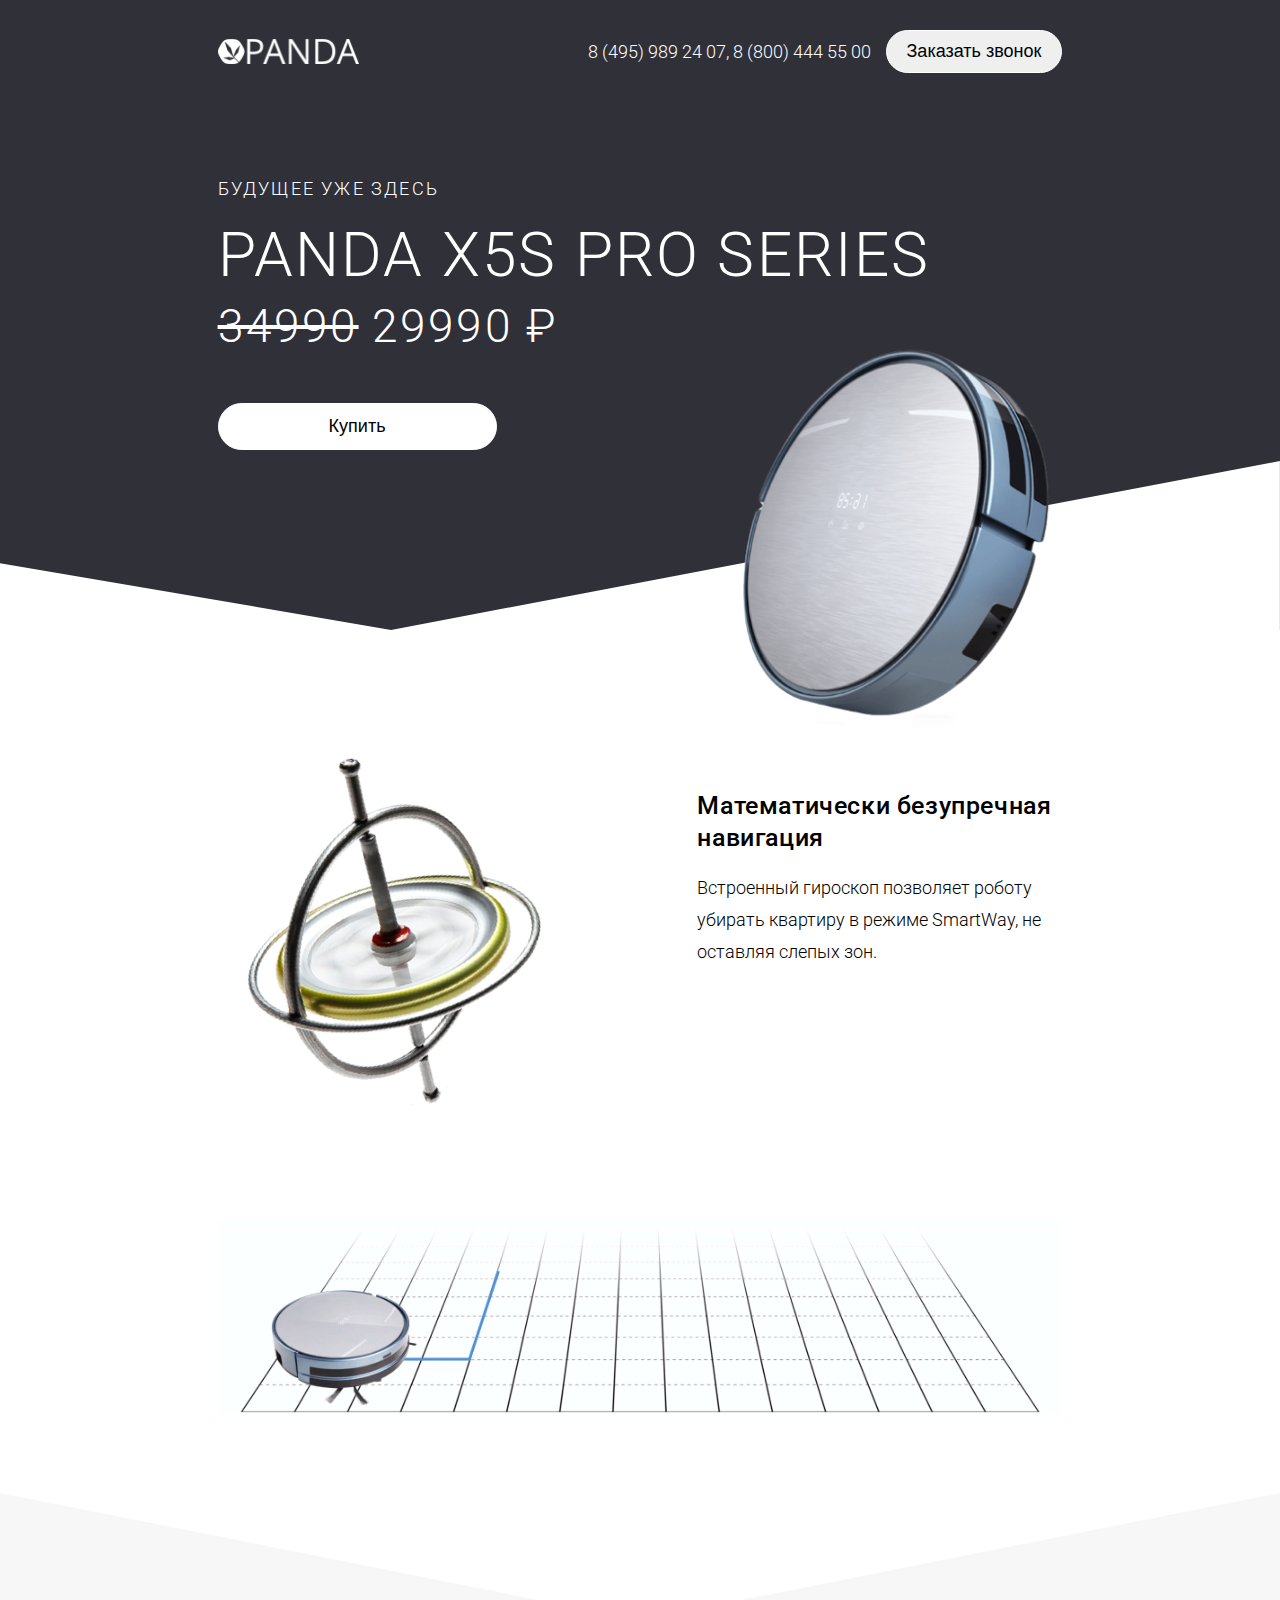
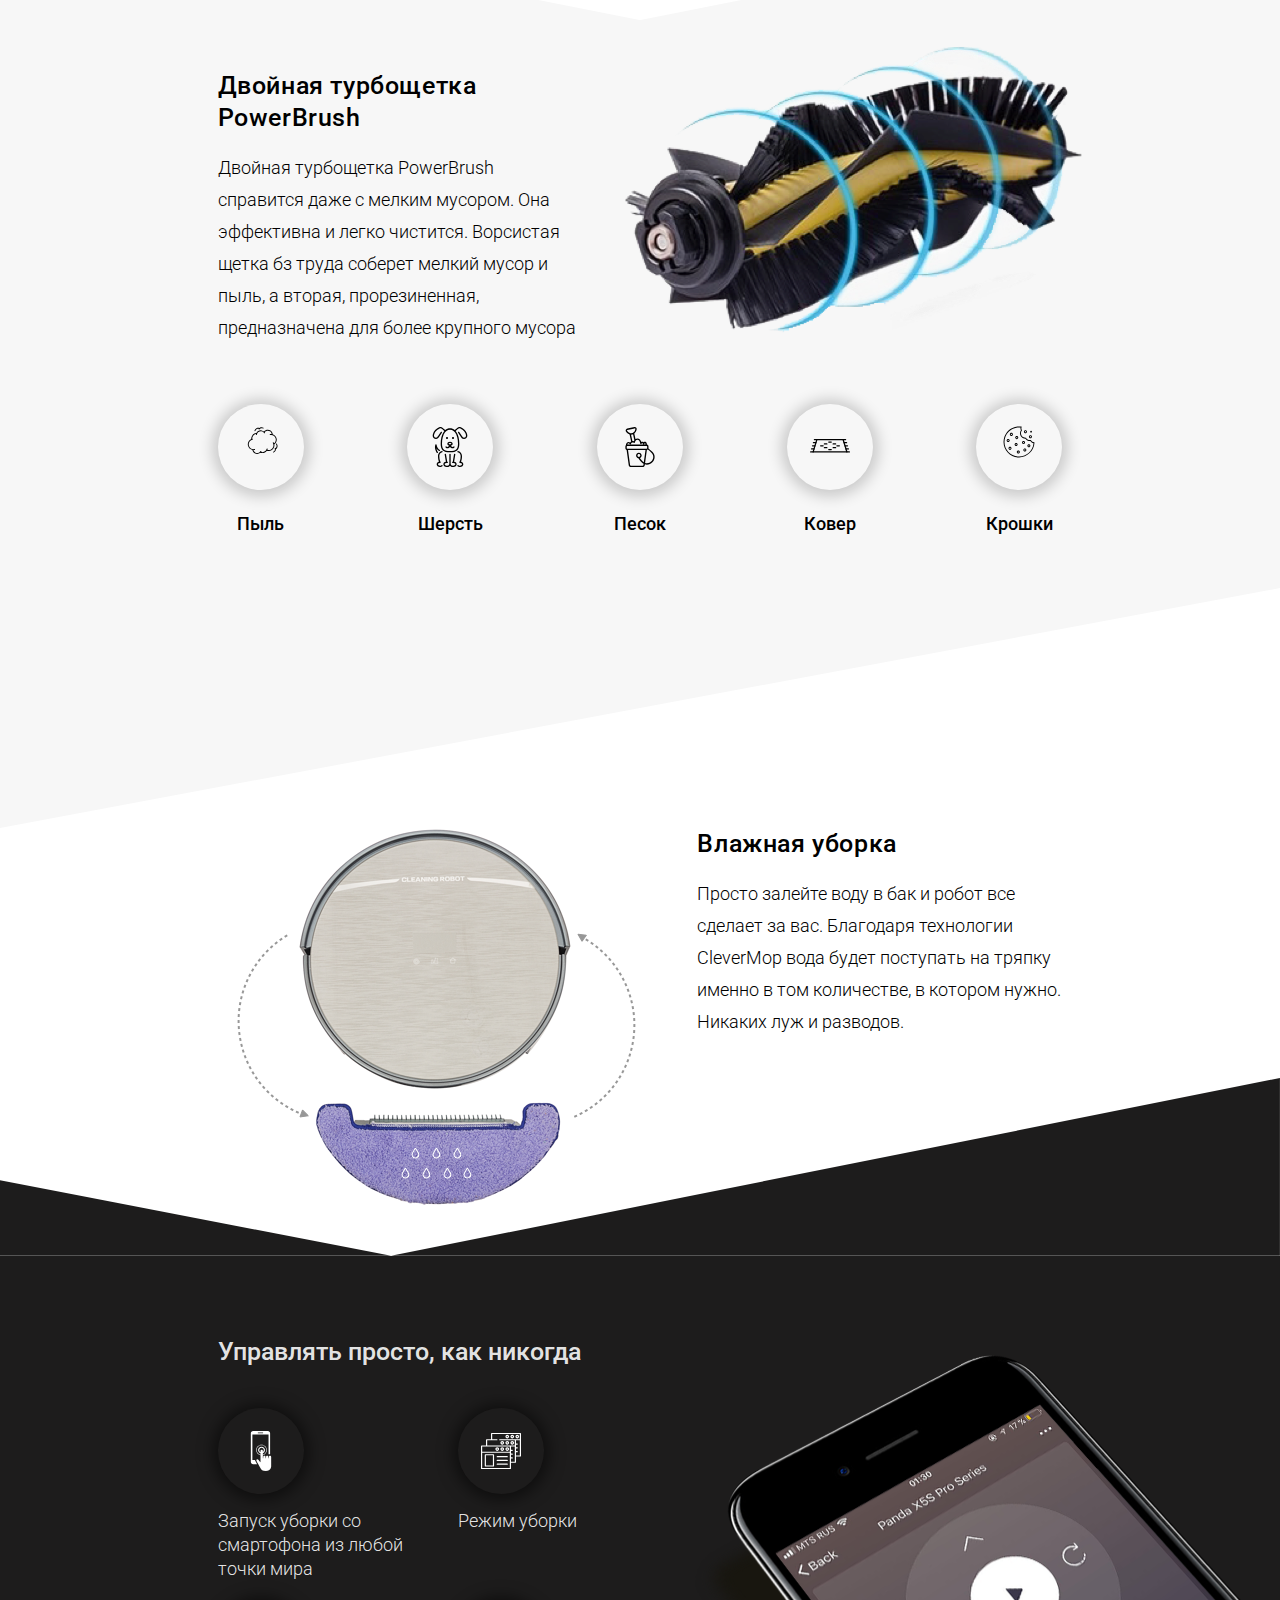
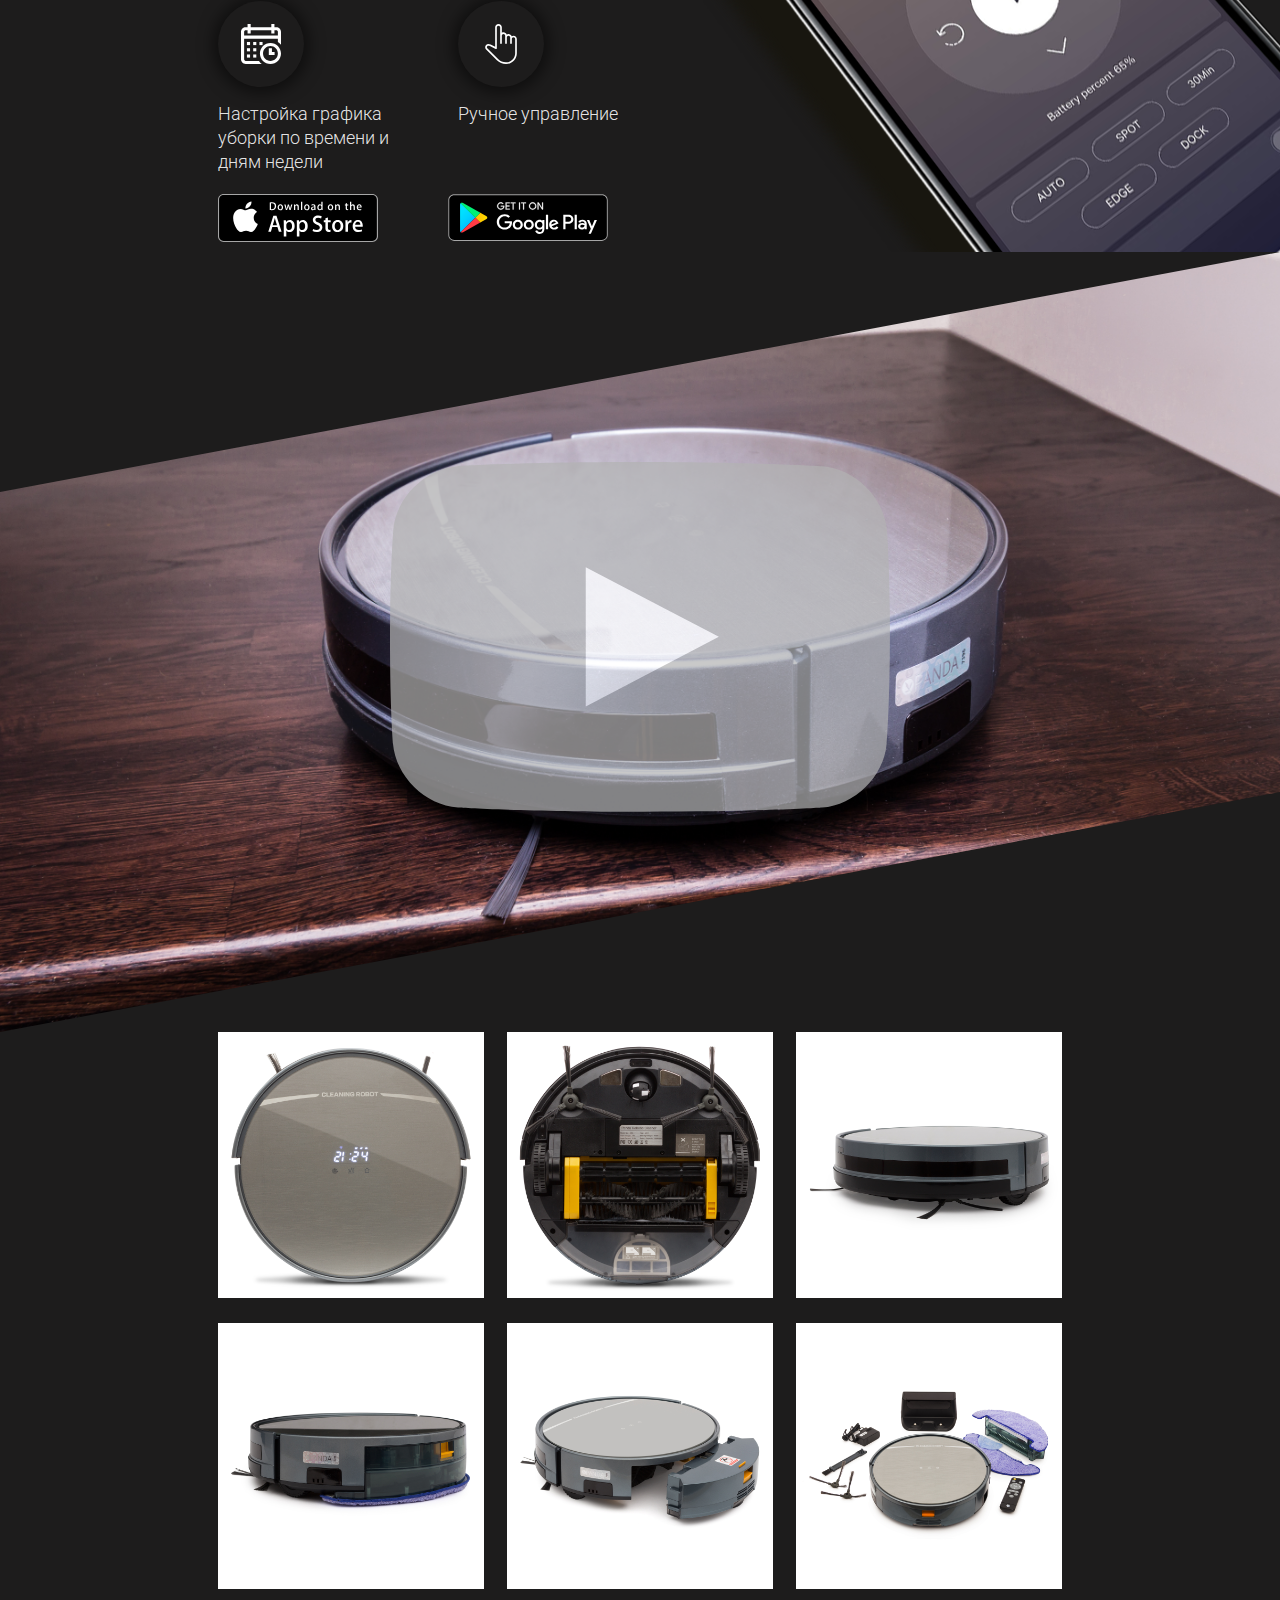
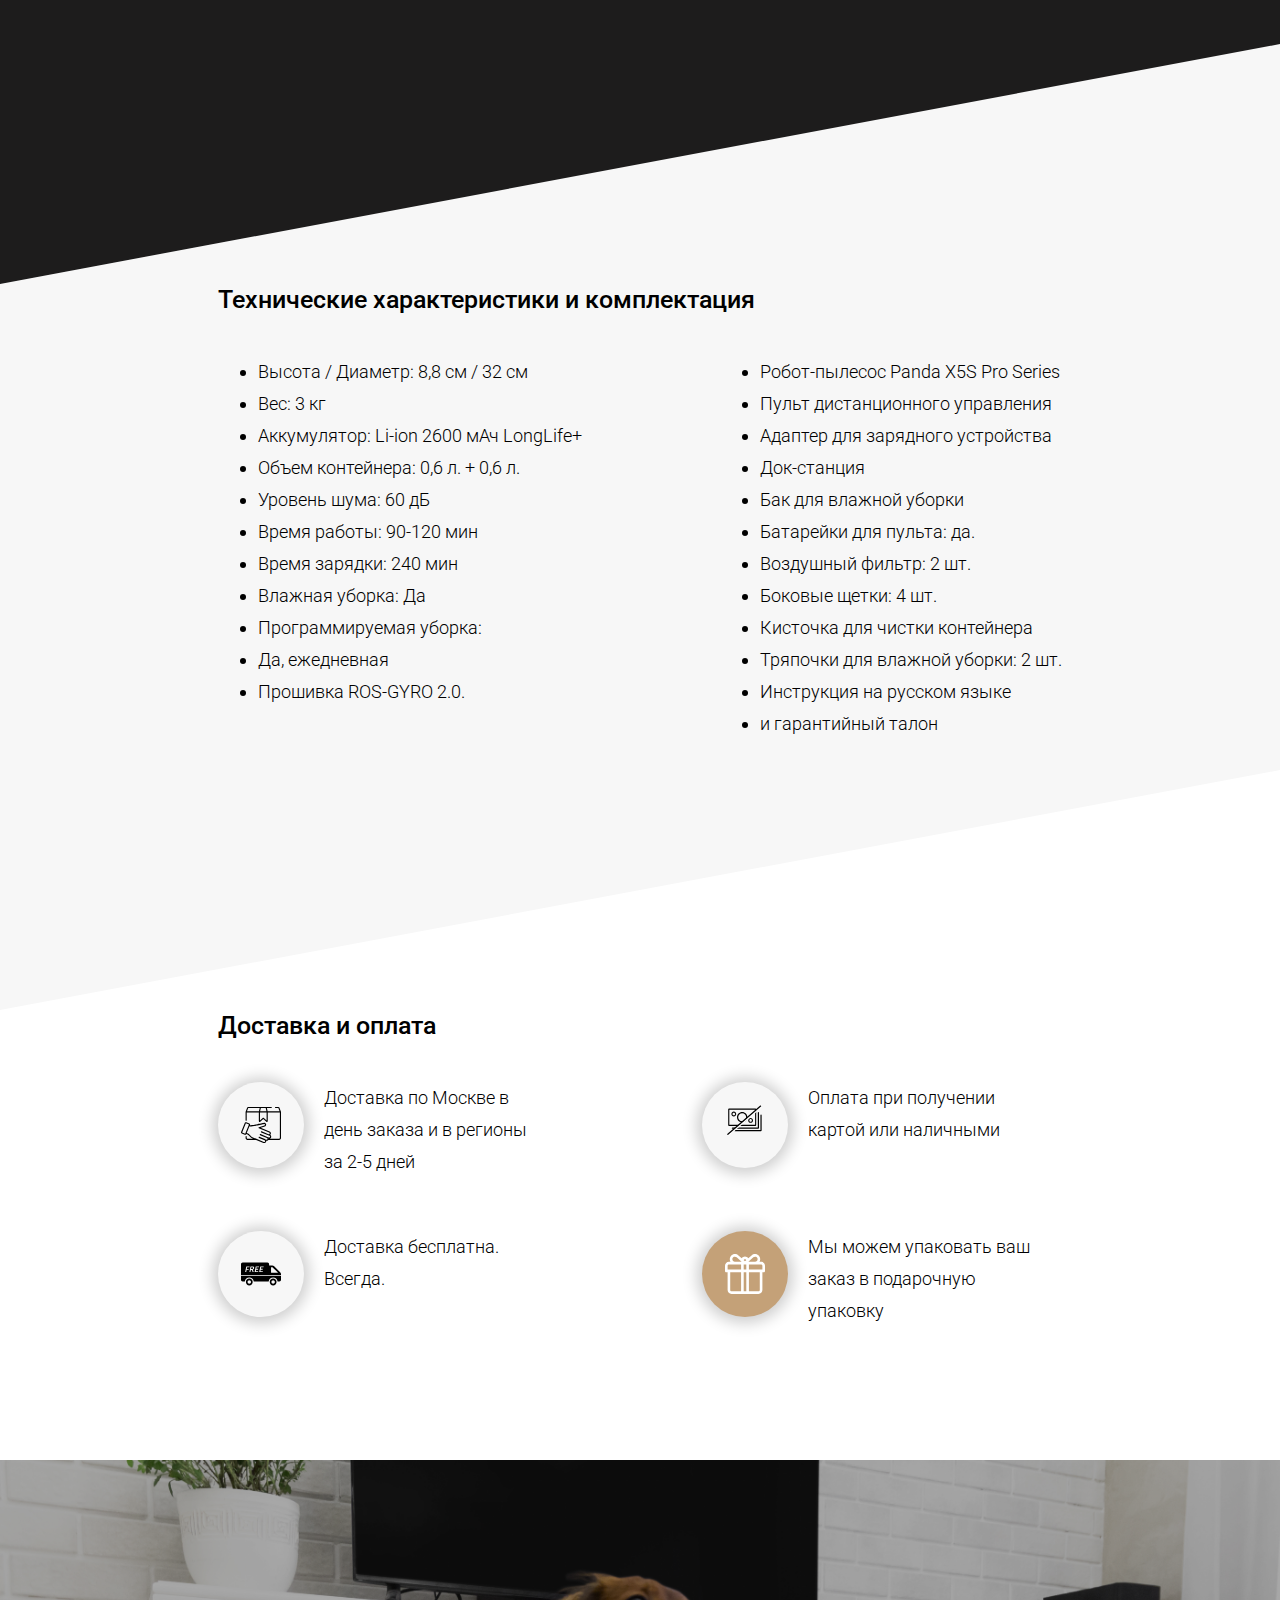
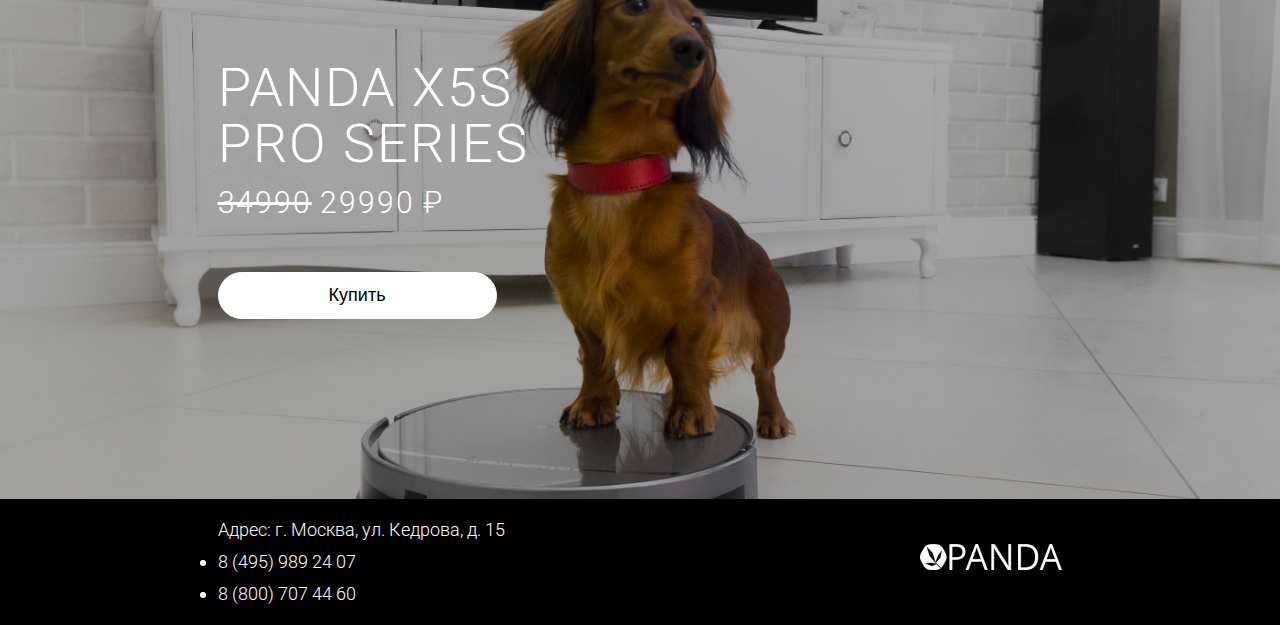
==== commit 111741a7: "+" ====
--- a/promo-final.html
+++ b/promo-final.html
@@ -1,64 +1,66 @@
 <!DOCTYPE html>
 <html lang="ru">
+
 <head>
-	<meta charset="utf-8">
-<meta http-equiv="X-UA-Compatible" content="IE=edge">
+    <meta charset="utf-8">
+    <meta http-equiv="X-UA-Compatible" content="IE=edge">
     <meta name="cleartype" content="on">
- <title>Робот-пылесос Panda X5S PRO Series</title>
+    <title>Робот-пылесос Panda X5S PRO Series</title>
     <meta name="description" content="">
     <meta name="keywords" content="">
-	<meta name="viewport" content="width=device-width">
-	<link href="css/normalize.css" rel="stylesheet">
-  	<link href="css/promo-css.css" rel="stylesheet">
-  	<link href="css/bootstrap2.css" rel="stylesheet">
-<link rel="stylesheet" href="feedback/css/jquery.arcticmodal.css">
-  	<link href="https://fonts.googleapis.com/css?family=Roboto:300,500" rel="stylesheet">
-  	<script src="https://ajax.googleapis.com/ajax/libs/jquery/2.2.2/jquery.min.js"></script>
-  	<script src="https://www.youtube.com/player_api"></script>
-  	<script src="js/promo.js"></script>
+    <meta name="viewport" content="width=device-width">
+    <link href="css/normalize.css" rel="stylesheet">
+    <link href="css/promo-css.css" rel="stylesheet">
+    <link href="css/bootstrap2.css" rel="stylesheet">
+    <link rel="stylesheet" href="feedback/css/jquery.arcticmodal.css">
+    <link href="https://fonts.googleapis.com/css?family=Roboto:300,500" rel="stylesheet">
+    <script src="https://ajax.googleapis.com/ajax/libs/jquery/2.2.2/jquery.min.js"></script>
+    <script src="https://www.youtube.com/player_api"></script>
+    <script src="js/promo.js"></script>
     <script src="http://maps.google.com/maps/api/js?sensor=false&amp;libraries=geometry&amp;v=3.7"></script>
     <script src="./js/maplace-0.1.3.min.js"></script>
     <script src="feedback/js/feedback.js"></script>
     <script src="feedback/js/jquery.arcticmodal.js"></script>
     <script src="feedback/js/jquery.jgrowl.js"></script>
     <script src="scripts/plugins/jquery.xfade-1.0.js"></script>
-<script>
-  (function(i,s,o,g,r,a,m){i['GoogleAnalyticsObject']=r;i[r]=i[r]||function(){
-  (i[r].q=i[r].q||[]).push(arguments)},i[r].l=1*new Date();a=s.createElement(o),
-  m=s.getElementsByTagName(o)[0];a.async=1;a.src=g;m.parentNode.insertBefore(a,m)
-  })(window,document,'script','https://www.google-analytics.com/analytics.js','ga');
-  ga('create', 'UA-94040518-1', 'auto');
-  ga('send', 'pageview');
-  </script>
-
-  <!-- Facebook Pixel Code -->
-  <script>
-  !function(f,b,e,v,n,t,s)
-  {if(f.fbq)return;n=f.fbq=function(){n.callMethod?
-  n.callMethod.apply(n,arguments):n.queue.push(arguments)};
-  if(!f._fbq)f._fbq=n;n.push=n;n.loaded=!0;n.version='2.0';
-  n.queue=[];t=b.createElement(e);t.async=!0;
-  t.src=v;s=b.getElementsByTagName(e)[0];
-  s.parentNode.insertBefore(t,s)}(window,document,'script',
-  'https://connect.facebook.net/en_US/fbevents.js');
-   fbq('init', '332268013857589'); 
-  fbq('track', 'PageView');
-  </script>
-
-  <noscript>
+    <script>
+        (function(i,s,o,g,r,a,m){i['GoogleAnalyticsObject']=r;i[r]=i[r]||function(){
+          (i[r].q=i[r].q||[]).push(arguments)},i[r].l=1*new Date();a=s.createElement(o),
+          m=s.getElementsByTagName(o)[0];a.async=1;a.src=g;m.parentNode.insertBefore(a,m)
+          })(window,document,'script','https://www.google-analytics.com/analytics.js','ga');
+          ga('create', 'UA-94040518-1', 'auto');
+          ga('send', 'pageview');
+    </script>
+
+    <!-- Facebook Pixel Code -->
+    <script>
+        !function(f,b,e,v,n,t,s)
+          {if(f.fbq)return;n=f.fbq=function(){n.callMethod?
+          n.callMethod.apply(n,arguments):n.queue.push(arguments)};
+          if(!f._fbq)f._fbq=n;n.push=n;n.loaded=!0;n.version='2.0';
+          n.queue=[];t=b.createElement(e);t.async=!0;
+          t.src=v;s=b.getElementsByTagName(e)[0];
+          s.parentNode.insertBefore(t,s)}(window,document,'script',
+          'https://connect.facebook.net/en_US/fbevents.js');
+           fbq('init', '332268013857589'); 
+          fbq('track', 'PageView');
+    </script>
+
+    <noscript>
    <img height="1" width="1" src="https://www.facebook.com/tr?id=332268013857589&ev=PageView&noscript=1"/>
   </noscript>
-  <!-- End Facebook Pixel Code -->
+    <!-- End Facebook Pixel Code -->
 </head>
+
 <body>
-	<div class="wrapper">
-		<header class="main-header">
-			<div class="main-header-box">
-			<h1 class="visually-hidden">Робот-пылесос Panda X5S PRO Series</h1>
-			<nav class="page-navigation">
-				<a class="logo" href="#"><img src="./img/logo.png" width="141" height="26" alt="Логотип Panda"></a>
-				<span>8 (495) 989 24 07, 8 (800) 444 55 00</span>
-				<button class="button btn-call" data-toggle="modal" data-target="#zvonok">Заказать звонок</a>
+    <div class="wrapper">
+        <header class="main-header">
+            <div class="main-header-box">
+                <h1 class="visually-hidden">Робот-пылесос Panda X5S PRO Series</h1>
+                <nav class="page-navigation">
+                    <a class="logo" href="#"><img src="./img/logo.png" width="141" height="26" alt="Логотип Panda"></a>
+                    <span>8 (495) 989 24 07, 8 (800) 444 55 00</span>
+                    <button class="button btn-call" data-toggle="modal" data-target="#zvonok">Заказать звонок</a>
 			</nav>
 			<div class="info">
 				<p>Будущее уже здесь</p>
@@ -66,255 +68,253 @@
 				<p><span>34990</span> 29990 ₽</p>
 			</div>
 			<button data-toggle="modal" data-target="#zakaz" class="button btn-order price__order" data-product="Promo page/Panda X5S PRO Series">Купить</button>
-			<img src="./img/pic-1.png" width="315" height="390" alt="Фото пылесоса Panda X5S PRO Series">
-			</div>
-			<div class="svg-bottom">
-				<svg width="100%" viewBox="0 0 1440 190" preserveAspectRatio="xMinYMin meet">
+                    <img src="./img/pic-1.png" width="315" height="390" alt="Фото пылесоса Panda X5S PRO Series">
+            </div>
+            <div class="svg-bottom">
+                <svg width="100%" viewBox="0 0 1440 190" preserveAspectRatio="xMinYMin meet">
 					<polygon points="1440,0 440,190 1440,190" fill="#ffffff"/>
 					<polygon points="0,190 440,190 0,115" fill="#ffffff"/>
 				</svg>
-			</div>
-		</header>
-		<main class="box">
-			<h2 class="visually-hidden">Преимущества пылесоса Panda X5S PRO Series</h2>
-			<section class="gyro">
-				<div class="gyro-box">
-					<div class="item-info gyro-info">
-						<h3>Математически безупречная навигация</h3>
-						<p>Встроенный гироскоп позволяет роботу убирать квартиру в режиме SmartWay, не оставляя слепых зон.</p>
-					</div>
-					<img src="./img/way.gif" width="940" height="216" alt="Работа навигации">
-				</div>
-				<div class="svg-bottom">
-					<svg width="100%" viewBox="0 0 1440 143" preserveAspectRatio="xMinYMin meet">
+            </div>
+        </header>
+        <main class="box">
+            <h2 class="visually-hidden">Преимущества пылесоса Panda X5S PRO Series</h2>
+            <section class="gyro">
+                <div class="gyro-box">
+                    <div class="item-info gyro-info">
+                        <h3>Математически безупречная навигация</h3>
+                        <p>Встроенный гироскоп позволяет роботу убирать квартиру в режиме SmartWay, не оставляя слепых зон.</p>
+                    </div>
+                    <img src="./img/way.gif" width="940" height="216" alt="Работа навигации">
+                </div>
+                <div class="svg-bottom">
+                    <svg width="100%" viewBox="0 0 1440 143" preserveAspectRatio="xMinYMin meet">
 						<polygon points="1440,0 720,143 1440,143" fill="#f7f7f7"/>
 						<polygon points="0,143 720,143 0,0" fill="#f7f7f7"/>
 					</svg>
-				</div>
-			</section>
-			<section class="brush">
-				<div class="brush-box">
-					<div class="item-info brush-info">
-						<h3>Двойная турбощетка PowerBrush</h3>
-						<p>Двойная турбощетка PowerBrush справится даже с мелким мусором. Она эффективна и легко чистится. Ворсистая щетка бз труда соберет мелкий мусор и пыль, а вторая, прорезиненная, предназначена для более крупного мусора</p>
-					</div>
-					<div class="litter">
-						<div class="litter-item">
-							<div class="litter-circle">
-								<img src="./img/dust2.svg" width="40" height="40">
-							</div>
-							<p>Пыль</p>
-						</div>
-						<div class="litter-item">
-							<div class="litter-circle">
-								<img src="./img/dog.svg" width="40" height="40">
-							</div>
-							<p>Шерсть</p>
-						</div>
-						<div class="litter-item">
-							<div class="litter-circle">
-								<img src="./img/sand.svg" width="40" height="40">
-							</div>
-							<p>Песок</p>
-						</div>
-						<div class="litter-item">
-							<div class="litter-circle">
-								<img src="./img/carpet2.svg" width="40" height="40">
-							</div>
-							<p>Ковер</p>
-						</div>
-						<div class="litter-item">
-							<div class="litter-circle">
-								<img src="./img/cookie.svg" width="40" height="40">
-							</div>
-							<p>Крошки</p>
-						</div>
-					</div>
-				</div>
-				<div class="svg-bottom svg-brush">
-					<svg width="100%" viewBox="0 0 1440 270" preserveAspectRatio="xMinYMin meet">
+                </div>
+            </section>
+            <section class="brush">
+                <div class="brush-box">
+                    <div class="item-info brush-info">
+                        <h3>Двойная турбощетка PowerBrush</h3>
+                        <p>Двойная турбощетка PowerBrush справится даже с мелким мусором. Она эффективна и легко чистится. Ворсистая щетка бз труда соберет мелкий мусор и пыль, а вторая, прорезиненная, предназначена для более крупного мусора</p>
+                    </div>
+                    <div class="litter">
+                        <div class="litter-item">
+                            <div class="litter-circle">
+                                <img src="./img/dust2.svg" width="40" height="40">
+                            </div>
+                            <p>Пыль</p>
+                        </div>
+                        <div class="litter-item">
+                            <div class="litter-circle">
+                                <img src="./img/dog.svg" width="40" height="40">
+                            </div>
+                            <p>Шерсть</p>
+                        </div>
+                        <div class="litter-item">
+                            <div class="litter-circle">
+                                <img src="./img/sand.svg" width="40" height="40">
+                            </div>
+                            <p>Песок</p>
+                        </div>
+                        <div class="litter-item">
+                            <div class="litter-circle">
+                                <img src="./img/carpet2.svg" width="40" height="40">
+                            </div>
+                            <p>Ковер</p>
+                        </div>
+                        <div class="litter-item">
+                            <div class="litter-circle">
+                                <img src="./img/cookie.svg" width="40" height="40">
+                            </div>
+                            <p>Крошки</p>
+                        </div>
+                    </div>
+                </div>
+                <div class="svg-bottom svg-brush">
+                    <svg width="100%" viewBox="0 0 1440 270" preserveAspectRatio="xMinYMin meet">
 						<polygon points="1440,0 0,270 1440,270" fill="#ffffff"/>
 					</svg>
-				</div>
-			</section>
-			<section class="wet-clean">
-				<div class="wet-clean-box">
-					<div class="item-info wet-info">
-						<h3>Влажная уборка</h3>
-						<p>Просто залейте воду в бак и робот все сделает за вас. Благодаря технологии CleverMop вода будет поступать на тряпку именно в том количестве, в котором нужно. Никаких луж и разводов.</p>
-					</div>
-				</div>
-				<div class="svg-bottom svg-wet">
-					<svg width="100%" viewBox="0 0 1440 200" preserveAspectRatio="xMinYMin meet">
+                </div>
+            </section>
+            <section class="wet-clean">
+                <div class="wet-clean-box">
+                    <div class="item-info wet-info">
+                        <h3>Влажная уборка</h3>
+                        <p>Просто залейте воду в бак и робот все сделает за вас. Благодаря технологии CleverMop вода будет поступать на тряпку именно в том количестве, в котором нужно. Никаких луж и разводов.</p>
+                    </div>
+                </div>
+                <div class="svg-bottom svg-wet">
+                    <svg width="100%" viewBox="0 0 1440 200" preserveAspectRatio="xMinYMin meet">
 						<polygon points="1440,0 440,200 1440,200" fill="#1d1c1c"/>
 						<polygon points="0,200 440,200 0,115" fill="#1d1c1c"/>
 					</svg>
-				</div>
-			</section>
-			<section class="application">
-				<h2 class="visually-hidden">Приложение для пылесоса</h2>
-				<div class="application-box">
-					<h3>Управлять просто, как никогда</h3>
-					<div class="app-items">
-						<div class="app-item">
-							<div class="app-circle">
-								<img src="./img/smartphone.svg" width="40" height="40">
-							</div>
-							<p>Запуск уборки  -со смартофона   -из любой точки мира</p>
-						</div>
-						<div class="app-item">
-							<div class="app-circle">
-								<img src="./img/browsers.svg" width="40" height="40">
-							</div>
-							<p>Режим уборки</p>
-						</div>
-						<div class="app-item">
-							<div class="app-circle">
-								<img src="./img/calendar.svg" width="40" height="40">
-							</div>
-							<p>Настройка графика уборки по времени и дням недели</p>
-						</div>
-						<div class="app-item">
-							<div class="app-circle">
-								<img src="./img/select.svg" width="40" height="40">
-							</div>
-							<p>Ручное управление</p>
-						</div>
-						<div class="app-item-store">
-							<a href="https://itunes.apple.com/app/tuyasmart-smart-life-smart-living/id1034649547" target="_blank"><img src="./img/appstore.svg" width="160"></a>
-						</div>
-						<div class="app-item-google">
-							<a href="https://play.google.com/store/apps/details?id=com.tuya.smart" target="_blank"><img src="./img/googleplay.svg" width="160"></a>
-						</div>
-					</div>
-				</div>
-			</section>
-			<section class="promo-video">
-				<div class="svg-bottom svg-top">
-					<svg width="100%" viewBox="0 0 1440 270" preserveAspectRatio="xMinYMin meet">
+                </div>
+            </section>
+            <section class="application">
+                <h2 class="visually-hidden">Приложение для пылесоса</h2>
+                <div class="application-box">
+                    <h3>Управлять просто, как никогда</h3>
+                    <div class="app-items">
+                        <div class="app-item">
+                            <div class="app-circle">
+                                <img src="./img/smartphone.svg" width="40" height="40">
+                            </div>
+                            <p>Запуск уборки со смартофона из любой точки мира</p>
+                        </div>
+                        <div class="app-item">
+                            <div class="app-circle">
+                                <img src="./img/browsers.svg" width="40" height="40">
+                            </div>
+                            <p>Режим уборки</p>
+                        </div>
+                        <div class="app-item">
+                            <div class="app-circle">
+                                <img src="./img/calendar.svg" width="40" height="40">
+                            </div>
+                            <p>Настройка графика уборки по времени и дням недели</p>
+                        </div>
+                        <div class="app-item">
+                            <div class="app-circle">
+                                <img src="./img/select.svg" width="40" height="40">
+                            </div>
+                            <p>Ручное управление</p>
+                        </div>
+                        <div class="app-item-store">
+                            <a href="https://itunes.apple.com/app/tuyasmart-smart-life-smart-living/id1034649547" target="_blank"><img src="./img/appstore.svg" width="160"></a>
+                        </div>
+                        <div class="app-item-google">
+                            <a href="https://play.google.com/store/apps/details?id=com.tuya.smart" target="_blank"><img src="./img/googleplay.svg" width="160"></a>
+                        </div>
+                    </div>
+                </div>
+            </section>
+            <section class="promo-video">
+                <div class="svg-bottom svg-top">
+                    <svg width="100%" viewBox="0 0 1440 270" preserveAspectRatio="xMinYMin meet">
 						<polygon points="0,0 1440,0 0,270" fill="#1d1c1c"/>
 					</svg>
-				</div>
-				<div class="promo-video-box">
-				<div class="button-box">
-				<a href="#" onclick="open_popup('#box-2', 'Eea-tPS9Eak')">
+                </div>
+                <div class="promo-video-box">
+                    <div class="button-box">
+                        <a href="#" onclick="open_popup('#box-2', 'Eea-tPS9Eak')">
 						<img src="./img/playbutton.svg" width="100%">
 					</a>
-					<div id="box-2" class="pop-up"><div class="popup-close" onclick="close_popup('#box-2')"></div></div>
-				</div>
-				</div>
-				<div class="svg-bottom svg-promo">
-					<svg width="100%" viewBox="0 0 1440 270" preserveAspectRatio="xMinYMin meet">
+                        <div id="box-2" class="pop-up">
+                            <div class="popup-close" onclick="close_popup('#box-2')"></div>
+                        </div>
+                    </div>
+                </div>
+                <div class="svg-bottom svg-promo">
+                    <svg width="100%" viewBox="0 0 1440 270" preserveAspectRatio="xMinYMin meet">
 						<polygon points="1440,0 0,270 1440,270" fill="#1d1c1c"/>
 					</svg>
-				</div>
-			</section>
-			<section class="slider">
-				<div class="slider-box">
-					<h2 class="visually-hidden">Фотографии пылесоса</h2>
-					<a href="img/photo-1.jpg" class="flipLightBox">
+                </div>
+            </section>
+            <section class="slider">
+                <div class="slider-box">
+                    <h2 class="visually-hidden">Фотографии пылесоса</h2>
+                    <a href="img/photo-1.jpg" class="flipLightBox">
 						<img src="img/photo-1.jpg" width="266" height="266" alt="flipLightBox Image 1" />
 						<span><b>Panda X5S PRO</b></span>
 					</a>
 
-					<a href="img/photo-2.jpg" class="flipLightBox">
+                    <a href="img/photo-2.jpg" class="flipLightBox">
 						<img src="img/photo-2.jpg" width="266" height="266" alt="flipLightBox Image 2" />
 						<span><b>Panda X5S PRO</b></span>
 					</a>
 
-					<a href="img/photo-3.jpg" class="flipLightBox">
+                    <a href="img/photo-3.jpg" class="flipLightBox">
 						<img src="img/photo-3.jpg" width="266" height="266" alt="flipLightBox Image 3" />
 						<span><b>Panda X5S PRO</b></span>
 					</a>
-					<a href="img/photo-4.jpg" class="flipLightBox">
+                    <a href="img/photo-4.jpg" class="flipLightBox">
 						<img src="img/photo-4.jpg" width="266" height="266" alt="flipLightBox Image 4" />
 						<span><b>Panda X5S PRO</b></span>
 					</a>
-					<a href="img/photo-5.jpg" class="flipLightBox">
+                    <a href="img/photo-5.jpg" class="flipLightBox">
 						<img src="img/photo-5.jpg" width="266" height="266" alt="flipLightBox Image 4" />
 						<span><b>Panda X5S PRO</b></span>
 					</a>
-					<a href="img/photo-6.jpg" class="flipLightBox">
+                    <a href="img/photo-6.jpg" class="flipLightBox">
 						<img src="img/photo-6.jpg" width="266" height="266" alt="flipLightBox Image 4" />
 						<span><b>Panda X5S PRO</b></span>
 					</a>
-				</div>
-				<div class="svg-bottom svg-specs">
-					<svg width="100%" viewBox="0 0 1440 270" preserveAspectRatio="xMinYMin meet">
+                </div>
+                <div class="svg-bottom svg-specs">
+                    <svg width="100%" viewBox="0 0 1440 270" preserveAspectRatio="xMinYMin meet">
 						<polygon points="1440,0 0,270 1440,270" fill="#f7f7f7"/>
 					</svg>
-				</div>
-			</section>
-			<section class="specs">
-				<div class="specs-box">
-					<h2>Технические характеристики и комплектация</h2>
-					<ul>
-						<li>Высота / Диаметр: 8,8 см / 32 см</li>
-						<li>Вес: 3 кг</li>
-						<li>Аккумулятор: Li-ion 2600 мАч LongLife+</li>
-						<li>Объем контейнера: 0,6 л. + 0,6 л.</li>
-						<li>Уровень шума: 60 дБ</li>
-						<li>Время работы: 90-120 мин</li>
-						<li>Время зарядки: 240 мин</li>
-						<li>Влажная уборка: Да</li>
-						<li>Программируемая уборка:</li> 
-						<li>Да, ежедневная</li>
-						<li>Прошивка ROS-GYRO 2.0.</li>
-					</ul>
-					<ul>
-						<li>Робот-пылесос Panda X5S Pro Series</li>
-						<li>Пульт дистанционного управления</li>
-						<li>Адаптер для зарядного устройства</li>
-						<li>Док-станция</li>
-						<li>Бак для влажной уборки</li>
-						<li>Батарейки для пульта: да.</li>
-						<li>Воздушный фильтр: 2 шт.</li>
-						<li>Боковые щетки: 4 шт.</li>
-						<li>Кисточка для чистки контейнера</li>
-						<li>Тряпочки для влажной уборки: 2 шт.</li>
-						<li>Инструкция на русском языке</li>
-						<li>и гарантийный талон</li>
-					</ul>
-				</div>
-				<div class="svg-bottom svg-brush">
-					<svg width="100%" viewBox="0 0 1440 270" preserveAspectRatio="xMinYMin meet">
+                </div>
+            </section>
+            <section class="specs">
+                <div class="specs-box">
+                    <h2>Технические характеристики и комплектация</h2>
+                    <ul>
+                        <li>Высота / Диаметр: 8,8 см / 32 см</li>
+                        <li>Вес: 3 кг</li>
+                        <li>Аккумулятор: Li-ion 2600 мАч LongLife+</li>
+                        <li>Объем контейнера: 0,6 л. + 0,6 л.</li>
+                        <li>Уровень шума: 60 дБ</li>
+                        <li>Время работы: 90-120 мин</li>
+                        <li>Время зарядки: 240 мин</li>
+                        <li>Влажная уборка: Да</li>
+                        <li>Программируемая уборка:</li>
+                        <li>Да, ежедневная</li>
+                        <li>Прошивка ROS-GYRO 2.0.</li>
+                    </ul>
+                    <ul>
+                        <li>Робот-пылесос Panda X5S Pro Series</li>
+                        <li>Пульт дистанционного управления</li>
+                        <li>Адаптер для зарядного устройства</li>
+                        <li>Док-станция</li>
+                        <li>Бак для влажной уборки</li>
+                        <li>Батарейки для пульта: да.</li>
+                        <li>Воздушный фильтр: 2 шт.</li>
+                        <li>Боковые щетки: 4 шт.</li>
+                        <li>Кисточка для чистки контейнера</li>
+                        <li>Тряпочки для влажной уборки: 2 шт.</li>
+                        <li>Инструкция на русском языке</li>
+                        <li>и гарантийный талон</li>
+                    </ul>
+                </div>
+                <div class="svg-bottom svg-brush">
+                    <svg width="100%" viewBox="0 0 1440 270" preserveAspectRatio="xMinYMin meet">
 						<polygon points="1440,0 0,270 1440,270" fill="#ffffff"/>
 					</svg>
-				</div>
-			</section>
-			<section class="pay">
-				<div class="pay-box">
-					<h2>Доставка и оплата</h2>
-					<div class="pay-item">
-						<div class="delivery-circle">
-							<img src="./img/package.svg" width="40" height="40">
-						</div>
-						<p>Доставка по Москве в день заказа и в регионы  -за 2-5 дней</p>
-					</div>
-					<div class="pay-item">
-						<div class="delivery-circle">
-							<img src="./img/cash2.svg" width="40" height="40">
-						</div>
-						<p>Оплата при получении картой или наличными</p>
-					</div>
-					<div class="pay-item">
-						<div class="delivery-circle">
-							<img src="./img/free.svg" width="40" height="40">
-						</div>
-						<p>Доставка бесплатна. Всегда.</p>
-					</div>
-					<div class="pay-item">
-						<div class="delivery-circle circle-pack">
-							<img src="./img/giftbox.svg" width="40" height="40">
-						</div>
-						<p>Мы можем упаковать ваш  -заказ в подарочную упаковку</p>
-					</div>
-				</div>
-				<!--
+                </div>
+            </section>
+            <section class="pay">
+                <div class="pay-box">
+                    <h2>Доставка и оплата</h2>
+                    <div class="pay-item">
+                        <div class="delivery-circle">
+                            <img src="./img/package.svg" width="40" height="40">
+                        </div>
+                        <p>Доставка по Москве в день заказа и в регионы за 2-5 дней</p>
+                    </div>
+                    <div class="pay-item">
+                        <div class="delivery-circle">
+                            <img src="./img/cash2.svg" width="40" height="40">
+                        </div>
+                        <p>Оплата при получении картой или наличными</p>
+                    </div>
+                    <div class="pay-item">
+                        <div class="delivery-circle">
+                            <img src="./img/free.svg" width="40" height="40">
+                        </div>
+                        <p>Доставка бесплатна. Всегда.</p>
+                    </div>
+                    <div class="pay-item">
+                        <div class="delivery-circle circle-pack">
+                            <img src="./img/giftbox.svg" width="40" height="40">
+                        </div>
+                        <p>Мы можем упаковать ваш заказ в подарочную упаковку</p>
+                    </div>
+                </div>
+                <!--
 				<div class="svg-bottom svg-pay">
 				<svg width="100%" viewBox="0 0 1440 190" preserveAspectRatio="xMinYMin meet">
 					<polygon points="0,0 1000,0 0,190" fill="#ffffff"/>
@@ -322,91 +322,94 @@
 				</svg>
 			</div>
 		-->
-			</section>
-				<section class="buy-now">
-					<div class="buy-now-box">
-						<h2>Panda x5s pro series</h2>
-						<p><span>34990</span> 29990 ₽</p>
-						<button data-toggle="modal" data-target="#zakaz" class="button btn-order btn-call price__order" data-product="Promo-page/Panda X5S PRO Series">Купить</button>
-					</div>
-				</section>
-		</main>
-		<footer class="main-footer">
-			<div class="main-footer-box">
-				<div class="address">
-					<p>Адрес: г. Москва, ул. Кедрова, д. 15</p>
-					<ul>
-						<li>8 (495) 989 24 07</li>
-						<li>8 (800) 707 44 60</li>
-					</ul>
-				</div>
-				<a class="logo" href="#"><img src="./img/logo.png" width="" height="" alt="Логотип Panda"></a>
-			</div>
-		</footer>
-	</div>
-	<div class="modal fade" id="zvonok" tabindex="-1" role="dialog">
-            <div class="modal-dialog">
-                <div class="modal-content">
-                    <div class="modal-header">
-                        <a href="#" class="closed" data-dismiss="modal" aria-label="Close">
+            </section>
+            <section class="buy-now">
+                <div class="buy-now-box">
+                    <h2>Panda x5s pro series</h2>
+                    <p><span>34990</span> 29990 ₽</p>
+                    <button data-toggle="modal" data-target="#zakaz" class="button btn-order btn-call price__order" data-product="Promo-page/Panda X5S PRO Series">Купить</button>
+                </div>
+            </section>
+        </main>
+        <footer class="main-footer">
+            <div class="main-footer-box">
+                <div class="address">
+                    <p>Адрес: г. Москва, ул. Кедрова, д. 15</p>
+                    <ul>
+                        <li>8 (495) 989 24 07</li>
+                        <li>8 (800) 707 44 60</li>
+                    </ul>
+                </div>
+                <a class="logo" href="#"><img src="./img/logo.png" width="" height="" alt="Логотип Panda"></a>
+            </div>
+        </footer>
+    </div>
+    <div class="modal fade" id="zvonok" tabindex="-1" role="dialog">
+        <div class="modal-dialog">
+            <div class="modal-content">
+                <div class="modal-header">
+                    <a href="#" class="closed" data-dismiss="modal" aria-label="Close">
                             <img src="./images/close.png">
                         </a>
-                        <div class="title">Заказать звонок</div>
-                    </div>
-                    <div class="modal-body">
-                        <form action=" " name="form-1">
-                            <label>ВАШЕ ИМЯ</label>
-                            <input type="text" placeholder="" name="name">
-                            <label>ТЕЛЕФОН</label>
-                            <input type="text" placeholder="" name="tell">
-                            <a href="#" class="button-modal feedback" onclick="ga('send', 'event', 'звонок', 'заказать');">Перезвоните мне</a>
-                        </form>
-                    </div>
+                    <div class="title">Заказать звонок</div>
+                </div>
+                <div class="modal-body">
+                    <form action=" " name="form-1">
+                        <label>ВАШЕ ИМЯ</label>
+                        <input type="text" placeholder="" name="name">
+                        <label>ТЕЛЕФОН</label>
+                        <input type="text" placeholder="" name="tell">
+                        <a href="#" class="button-modal feedback" onclick="ga('send', 'event', 'звонок', 'заказать');">Перезвоните мне</a>
+                    </form>
                 </div>
             </div>
         </div>
-        <div class="modal fade" id="zakaz" tabindex="-1" role="dialog">
-            <div class="modal-dialog">
-                <div class="modal-content">
-                    <div class="modal-header">
-                        <a href="#" class="closed" data-dismiss="modal" aria-label="Close">
+    </div>
+    <div class="modal fade" id="zakaz" tabindex="-1" role="dialog">
+        <div class="modal-dialog">
+            <div class="modal-content">
+                <div class="modal-header">
+                    <a href="#" class="closed" data-dismiss="modal" aria-label="Close">
                             <img src="./images/close.png">
                         </a>
-                        <div class="title">Оформить заявку</div>
-                    </div>
-                    <div class="modal-body">
-                        <form action=" " name="form-3">
-                            <label>ВАШЕ ИМЯ</label>
-                            <input type="text" placeholder="" name="name">
-                            <label>E-Mail</label>
-                            <input type="text" placeholder="" name="e-mail">
-                            <label>ТЕЛЕФОН</label>
-                            <input type="text" placeholder="" name="tell">
-                            <a href="#" class="button-modal feedback" onclick="ga('send', 'event', 'товар', 'заказ-2');">Заказать</a>
-                            <input type="hidden" name="product">
-                        </form>
-                    </div>
+                    <div class="title">Оформить заявку</div>
+                </div>
+                <div class="modal-body">
+                    <form action=" " name="form-3">
+                        <label>ВАШЕ ИМЯ</label>
+                        <input type="text" placeholder="" name="name">
+                        <label>E-Mail</label>
+                        <input type="text" placeholder="" name="e-mail">
+                        <label>ТЕЛЕФОН</label>
+                        <input type="text" placeholder="" name="tell">
+                        <a href="#" class="button-modal feedback" onclick="ga('send', 'event', 'товар', 'заказ-2');">Заказать</a>
+                        <input type="hidden" name="product">
+                    </form>
                 </div>
             </div>
         </div>
-	<script type="text/javascript" src="./js/fliplightbox.min.js"></script>
-	<script type="text/javascript">$('body').flipLightBox()</script>
-	<script>
-function open_popup(box, width, height, yt) {
-  if(!$(box+' iframe').length && yt) {
-   $(box).append('<iframe id="yt" width="'+width+'" height="'+height+'" src="http://www.youtube.com/embed/'+yt+'?rel=0&amp;autoplay=1" frameborder="0" allowfullscreen></iframe>');
- }
- $(box+' .popup-close').html('<div class="popup-l1"></div><div class="popup-l2"></div>');
-  if(width) $(box).css({'width': width, 'margin-left': -(width/2)});
- if(height) $(box).css({'height': height, 'margin-top': -(height/2)});
-  else $(box).css('margin-top', -($(box).height()/2));
-  $(box).show();
-}
-function close_popup(box) {
- $(box).hide();
-  $(box+' #yt').remove();
-}
-</script>
-</script>
+    </div>
+    <script type="text/javascript" src="./js/fliplightbox.min.js"></script>
+    <script type="text/javascript">
+        $('body').flipLightBox()
+    </script>
+    <script>
+        function open_popup(box, width, height, yt) {
+          if(!$(box+' iframe').length && yt) {
+           $(box).append('<iframe id="yt" width="'+width+'" height="'+height+'" src="http://www.youtube.com/embed/'+yt+'?rel=0&amp;autoplay=1" frameborder="0" allowfullscreen></iframe>');
+         }
+         $(box+' .popup-close').html('<div class="popup-l1"></div><div class="popup-l2"></div>');
+          if(width) $(box).css({'width': width, 'margin-left': -(width/2)});
+         if(height) $(box).css({'height': height, 'margin-top': -(height/2)});
+          else $(box).css('margin-top', -($(box).height()/2));
+          $(box).show();
+        }
+        function close_popup(box) {
+         $(box).hide();
+          $(box+' #yt').remove();
+        }
+    </script>
+    </script>
 </body>
+
 </html>--- a/css/promo-css.css
+++ b/css/promo-css.css
@@ -1,1162 +1,1150 @@
 body {
-	padding: 0;
-	margin: 0;
-	font-family: 'Roboto', sans-serif;
-	font-size: 18px;
-	line-height: 32px;
-	font-weight: 300;
-	background-color: #708090;
-}
-
-@media only all and (min-width: 300px) and (max-width: 767px) {
-	body {
-		font-size: 10px;
-		line-height: 18px;
-	}}
-
-
-h1,h2,h3 {
-	padding: 0;
-	margin: 0;
-}
-
-.wrapper {
-	width: 100%;
-	padding: 0;
-	margin: 0;
-	margin: 0 auto;
-	background-color: #ffffff;
-	box-shadow: 0px 1px 15px 5px rgba(255, 255, 255, 0.2);
-	box-sizing: border-box;
-}
-
-.visually-hidden {
-  position: absolute;
-  width: 1px;
-  height: 1px;
-  margin: -1px;
-  border: 0;
-  padding: 0;
-  clip: rect(0 0 0 0);
-  overflow: hidden;
-}
-
-a {
-	text-decoration: none;
-  color: #ffffff;
-}
-
-img {
-  max-width: 100%;
-  height: auto;
-}
-
-.main-header {
-	box-sizing: border-box;
-	padding-top: 30px;
-	margin: 0;
-	margin-bottom: 100px;
-	text-transform: uppercase;
-	color: #ffffff;
-	background-color: rgba(24, 26, 34, 0.9);
-}
-
-@media only all and (min-width: 100px) and (max-width: 767px) {
-	.main-header {
-		margin-bottom: 20px;
-		}}
-
-.main-header-box {
-	position: relative;
-	margin: 0;
-	padding: 0;
-	padding-left: 17%;
-	padding-right: 17%;
-}
-
-.main-header-box>img {
-	position: absolute;
-	width: 24%;
-	height: auto;
-	left: 58%;
-	top: 319px;
-	z-index: 30;
-	transform: scale(-1, 1)
-}
-
-@media only all and (min-width: 100px) and (max-width: 767px) {
-	.main-header-box>img {
-		left: 60%;
-		top: 90px;
-		width: 13em;
-		height: auto;
-	}}
-
-@media only screen and (min-width: 768px) and (max-width: 959px) {
-	.main-header-box>img {
-		width: 39%;
-		left: 50%;
-		}}
-
-.page-navigation {
-	display: flex;
-	justify-content: space-between;
-	align-items: center;
-	box-sizing: border-box;
-	margin-bottom: 100px;
-}
-
-.page-navigation .logo {
-	margin: 0;
-	padding: 0;
-	margin-right: auto;
-	flex-shrink: 0;
-}
-
-.page-navigation span {
-	margin-right: 15px;
-}
-
-@media only all and (min-width: 100px) and (max-width: 767px) {
-	.page-navigation {
-		display: none;
-	}}
-
-.logo {
-	filter: invert(100%);
-}
-
-.page-navigation a {
-	display: flex;
-	align-items: center;
-}
-
-.button {
-	display: inline-block;
-	box-sizing: border-box;
-	padding: 10px 20px;
-	line-height: 21px;
-	text-transform: none;
-	border: 1px solid #ffffff;
-	border-radius: 45.5px;
-	text-align: center;
-	vertical-align: middle;
-}
-
-.info {
-	padding: 0;
-	margin: 0;
-	margin-bottom: 53px;
-	letter-spacing: 2.2px;
-}
-
-.info h2 {
-	margin-bottom: 15px;
-	font-size: 62px;
-	line-height: 64px;
-	font-weight: 300;
-}
-
-@media only all and (min-width: 100px) and (max-width: 767px) {
-	.info {
-		margin-bottom: 20px;
-		text-align: center;
-		}}
-
-@media only all and (min-width: 100px) and (max-width: 767px) {
-	.info h2 {
-		font-size: 23px;
-		line-height: 30px;
-		}}
-
-.info p:last-child {
-	padding: 0;
-	margin: 0;
-	font-size: 46px;
-	line-height: 48px;
-}
-
-@media only all and (min-width: 100px) and (max-width: 767px) {
-	.info p:last-child {
-		font-size: 17px;
-		line-height: 20px;
-		}}
-
-.info span {
-	text-decoration: line-through;
-}
-
-.btn-order {
-	padding: 12px 110px;
-	margin: 0;
-	margin-bottom: 180px;
-	background-color: #ffffff;
-	color: #000000;
-}
-
-@media only all and (min-width: 100px) and (max-width: 767px) {
-	.btn-order {
-		padding: 10px 42px;
-		margin-bottom: 67px;
-		margin-left: 11%;
-		font-size: 18px;
-	}}
-
-.svg-bottom {
-	position: relative;
-	padding: 0;
-	margin: 0;
-}
-
-.svg-bottom svg {
-	position: absolute;
-	bottom: 0;
-	left: 0;
-}
-
-.gyro {
-	padding: 0;
-	padding-top: 30px;
-	margin: 0;
-	background: url("../img/gyro.png") 25% 5% no-repeat;
-}
-
-@media only all and (min-width: 100px) and (max-width: 767px) {
-	.gyro {
-		padding: 0;
-		background: #ffffff;
-		}}
-
-@media only screen and (min-width: 768px) and (max-width: 959px) {
-	.gyro {
-		background-position: 10% 5%;
-		}}	
-
-.gyro-box {
-	display: flex;
-	flex-direction: column;
-	margin: 0;
-	padding: 0;
-	padding-left: 17%;
-	padding-right: 17%;
-}
-
-.item-info {
-	width: 365px;
-	padding: 0;
-	margin: 0;
-	margin-bottom: 60px;
-}
-
-@media only all and (min-width: 100px) and (max-width: 767px) {
-	.item-info {
-		width: auto;
-		}}
-
-.gyro-info {
-	padding: 0;
-	margin: 0;
-	margin-left: auto;
-	margin-top: 30px;
-	margin-bottom: 234px;
-}
-
-@media only all and (min-width: 100px) and (max-width: 767px) {
-	.gyro-info {
-		margin-top: 20px;
-		margin-bottom: 20px;
-		}}
-
-.item-info h3 {
-	margin-bottom: 15px;
-	font-size: 25px;
-	font-weight: 500;
-	letter-spacing: 0.6px;
-}
-
-@media only all and (min-width: 100px) and (max-width: 767px) {
-	.item-info h3 {
-		font-size: 13px;
-		line-height: 17px;
-	}}
-
-@media only all and (min-width: 100px) and (max-width: 767px) {
-	.item-info p {
-		font-size: 10px;
-		}}
-
-.gyro img {
-	align-self: center;
-	margin-bottom: 206px;
-}
-
-@media only all and (min-width: 100px) and (max-width: 767px) {
-	.gyro img {
-		margin-bottom: 15px;
-		}}
-
-@media only all and (min-width: 100px) and (max-width: 767px) {
-	.gyro-info {
-		margin-bottom: 0;
-		}}
-
-.brush {
-	display: flex;
-	flex-direction: column;
-	padding: 0;
-	padding-top: 50px;
-	padding-bottom: 270px;
-	margin: 0;
-	background: #f7f7f7 url("../img/brush.png") 76% 5% no-repeat;
-}
-
-@media only all and (min-width: 100px) and (max-width: 767px) {
-	.brush {
-		padding-top: 15px;
-		padding-bottom: 15px;
-		background-position: 50% 30%;
-		background-size: 237px 149px;
-	}}
-
-@media only screen and (min-width: 768px) and (max-width: 959px) {
-	.brush {
-		padding-bottom: 150px;
-		background-position: 95% 20%;
-		}}
-
-
-
-@media only screen and (min-width: 768px) and (max-width: 959px) {
-	.brush-info p {
-		width: 270px;
-		}}
-
-.brush-box {
-	padding: 0;
-	padding-left: 17%;
-	padding-right: 17%;
-	margin: 0;
-}
-
-.brush-info {
-	margin-right: auto;
-}
-
-@media only all and (min-width: 100px) and (max-width: 767px) {
-	.brush-info {
-		margin-bottom: 0;
-	}}
-
-@media only all and (min-width: 100px) and (max-width: 767px) {
-	.brush-info p {
-		margin-bottom: 213px;
-		}}
-
-.svg-brush svg{
-	bottom: -270px;
-}
-
-@media only screen and (min-width: 768px) and (max-width: 959px) {
-	.svg-brush svg {
-		bottom: -150px;
-	}}
-
-.litter {
-	display: flex;
-	justify-content: space-between;
-	flex-wrap: wrap;
-}
-
-.litter-item {
-	display: flex;
-	flex-direction: column;
-	align-items: center;
-}
-
-@media only all and (min-width: 100px) and (max-width: 767px) {
-	.litter-item {
-		margin-right: 15px;
-		}}
-	
-@media only all and (min-width: 100px) and (max-width: 767px) {		
-	.litter-item:nth-child(3),
-	.litter-item:nth-child(5) {
-		margin-right: 0;
-	}}
-
-.litter-circle {
-	display: flex;
-	justify-content: center;
-	align-items: center;
-	width: 86px;
-	height: 86px;
-	border-radius: 50%;
-	box-shadow: 0px 1px 15px 5px rgba(0, 0, 0, 0.2);
-	flex-shrink: 0;
-}
-
-.litter-item p {
-	padding: 0;
-	font-weight: 500;
-	text-align: center;
-}
-
-.wet-clean {
-	padding: 0;
-	padding-bottom: 200px;
-	margin: 0;
-	background: url("../img/group-4.png") 25% 0% no-repeat;
-}
-
-@media only all and (min-width: 100px) and (max-width: 767px) {
-	.wet-clean {
-		padding-top: 15px;
-		padding-bottom: 0;
-		padding-bottom: 300px;
-		background-position: 50% 70%;
-		background-size: 247px auto;
-	}}
-
-@media only screen and (min-width: 768px) and (max-width: 959px) {
-	.wet-clean {
-		background-position: -5% 0%;
-		}}
-
-.wet-clean-box {
-	display: flex;
-	margin: 0;
-	padding-bottom: 135px;
-	padding: 0;
-	padding-left: 17%;
-	padding-right: 17%;
-}
-
-.wet-info {
-	padding: 0;
-	margin: 0;
-	margin-left: auto;
-}
-
-.svg-wet svg{
-	bottom: -200px;
-}
-
-.application {
-	padding: 0;
-	padding-top: 80px;
-	margin: 0;
-	color: rgba(255, 255, 255, 0.9);
-	background: #1d1c1c url("../img/app.png") 550px 60px no-repeat;
-}
-
-@media only all and (min-width: 100px) and (max-width: 767px) {
-	.application {
-		padding-top: 15px;
-		padding-bottom: 15px;
-		}}
-
-@media only screen and (min-width: 768px) and (max-width: 959px) {
-	.application {
-		background-position: 150px 60px;
-		}}
-
-.application-box {
-	display:flex;
-	flex-wrap: wrap;
-	margin: 0;
-	padding: 0;
-	padding-left: 17%;
-	padding-right: 17%;
-}
-
-.application-box h3 {
-	width: 100%;
-	margin-bottom: 40px;
-	font-size: 25px;
-	font-weight: 500;
-}
-
-@media only all and (min-width: 100px) and (max-width: 767px) {
-	.application-box h3 {
-		font-size: 13px;
-		line-height: 17px;
-		margin-bottom: 23px;
-		}}
-
-.application-box p {
-	padding: 0;
-	margin: 0;
-	line-height: 24px;
-}
-
-.app-items {
-	display: flex;
-	flex-wrap: wrap;
-	width: 480px;
-}
-
-@media only all and (min-width: 100px) and (max-width: 767px) {
-	.app-items {
-		justify-content: space-between;
-	}}
-
-.app-item-box {
-	width: 200px;
-	margin-bottom: 30px;
-	margin-right: 30px;
-}
-
-.app-circle {
-	display: flex;
-	justify-content: center;
-	align-items: center;
-	width: 86px;
-	height: 86px;
-	margin-bottom: 15px;
-	border-radius: 50%;
-	background-color: #1d1c1c;
-	box-shadow: 0px 1px 15px 5px rgba(0, 0, 0, 0.5);
-}
-
-.app-item {
-	width: 200px;
-	margin-bottom: 20px;
-	margin-right: 40px;
-}
-
-@media only all and (min-width: 100px) and (max-width: 767px) {
-	.app-item {
-		width: 100px;
-		}}
-
-.app-item-store {
-	margin-right: 70px;
-}
-
-@media only all and (min-width: 100px) and (max-width: 767px) {
-	.app-item-store {
-		margin-right: 0;
-		}}
-
-.promo-video {
-	padding: 0;
-	margin: 0;
-	background: #1d1c1c url("../img/promo.jpg") no-repeat;
-	background-size: cover;
-}
-
-@media only all and (min-width: 100px) and (max-width: 767px) {
-	.promo-video {
-		background-size: contain;
-	}}
-
-@media only screen and (min-width: 768px) and (max-width: 959px) {
-	.promo-video {
-		background-position: 50% 50%;
-	}}
-
-.button-box {
-	box-sizing: border-box;
-	height: 780px;
-	display: flex;
-	justify-content: center;
-	align-items: center;
-}
-
-@media only all and (min-width: 100px) and (max-width: 767px) {
-	.button-box {
-		height: 245px;
-		}}
-
-@media only screen and (min-width: 768px) and (max-width: 959px) {
-	.button-box {
-		height: 650px;
-		}}
-
-.button-box img {
-	opacity: 0.7;
-}
-
-.svg-promo {
-	bottom: 0px;
-}
-
-.slider {
-	padding: 0;
-	padding-bottom: 270px;
-	margin: 0;
-	background-color: #1d1c1c;
-}
-
-@media only all and (min-width: 100px) and (max-width: 767px) {
-	.slider {
-		padding-top: 15px;
-		padding-bottom: 15px;
-		}}
-
-@media only screen and (min-width: 768px) and (max-width: 959px) {
-	.slider {
-		padding-bottom: 160px;
-	}}
-
-.slider-box {
-	display: flex;
-	justify-content: space-between;
-	flex-wrap: wrap;
-	padding: 0;
-	padding-left: 17%;
-	padding-right: 17%;
-	margin: 0;
-	margin: 0 auto;
-}
-
-@media only screen and (min-width: 768px) and (max-width: 959px) {
-	.slider-box {
-		justify-content: center;
-		}}
-
-@media only all and (min-width: 100px) and (max-width: 767px) {
-	.slider-box a {
-		width: 150px;
-		justify-content: space-around;
-	}}
-
-.slider-box a {
-	margin-bottom: 15px;
-}
-
-.specs {
-	padding: 0;
-	margin: 0;
-	padding-bottom: 270px;
-	background-color: #f7f7f7;
-}
-
-@media only all and (min-width: 100px) and (max-width: 767px) {
-	.specs {
-		padding-top: 15px;
-		padding-bottom: 15px;
-		}}
-
-@media only screen and (min-width: 768px) and (max-width: 959px) {
-	.specs {
-		padding-bottom: 150px;
-	}}
-
-.specs-box {
-	display: flex;
-	flex-wrap: wrap;
-	justify-content: space-between;
-	padding: 0;
-	padding-left: 17%;
-	padding-right: 17%;
-	margin: 0;
-}
-
-.specs-box h2 {
-	width: 100%;
-	margin-bottom: 40px;
-	font-size: 25px;
-	font-weight: 500;
-}
-
-@media only all and (min-width: 100px) and (max-width: 767px) {
-	.specs-box h2,
-	.pay-box h2 {
-		margin-bottom: 15px;
-		font-size: 13px;
-		line-height: 17px;
-		}}
-
-.specs-box ul {
-	margin: 0;
-}
-
-@media only all and (min-width: 100px) and (max-width: 767px) {
-	.specs-box ul {
-		font-size: 10px;
-		}}
-
-
-.svg-specs svg {
-	bottom: -270px ;
-}
-
-@media only screen and (min-width: 768px) and (max-width: 959px) {
-	.svg-specs svg {
-		bottom: -160px;
-	}}
-
-@media only all and (min-width: 100px) and (max-width: 767px) {
-	.pay {
-		padding-top: 15px;
-		padding-bottom: 15px;
-	}}
-
-.pay-box {
-	display: flex;
-	justify-content: space-between;
-	flex-wrap: wrap;
-	padding: 0;
-	padding-left: 17%;
-	padding-right: 17%;
-	padding-bottom: 80px;
-	margin: 0;
-	margin: 0 auto;
-}
-
-@media only all and (min-width: 100px) and (max-width: 767px) {
-	.pay-box {
-		padding-bottom: 0;
-		}}
-
-@media only screen and (min-width: 768px) and (max-width: 959px) {
-	.pay-box {
-		padding-bottom: 0;
-	}}
-
-.pay-box h2 {
-	width: 100%;
-	padding: 0;
-	margin: 0;
-	margin-bottom: 40px;
-	font-size: 25px;
-	font-weight: 500;
-}
-
-.pay-item {
-	display: flex;
-	flex-wrap: nowrap;
-	width: 330px;
-	padding: 0;
-	margin: 0;
-	margin-right: 30px;
-	margin-bottom: 53px;
-}
-
-@media only all and (min-width: 100px) and (max-width: 767px) {
-	.pay-item {
-		width: 125px;
-		margin-right: 0;
-		flex-wrap: wrap;
-		}}
-
-
-.pay-item p {
-	margin: 0;
-	padding: 0;
-	width: 224px;
-}
-
-.delivery-circle {
-	display: flex;
-	justify-content: center;
-	align-items: center;
-	margin-right: 20px;
-	flex-shrink: 0;
-	width: 86px;
-	height: 86px;
-	border-radius: 50%;
-	background-color: #f7f7f7;
-	box-shadow: 0px 1px 15px 5px rgba(0, 0, 0, 0.2);
-}
-
-@media only all and (min-width: 100px) and (max-width: 767px) {
-	.delivery-circle{
-		margin-bottom: 15px;
-	}}
-
-.circle-pack {
-	background-color: #c4a178;
-}
-
-.buy-now {
-	box-sizing: border-box;
-	padding-top: 200px;
-	color: #ffffff;
-	background: #000000 url("../img/dog.jpg") 50% 35% no-repeat;
-	background-size: cover;
-	box-shadow:0 0 0 500px rgba(0, 0, 0, 0.33) inset;
-}
-
-@media only all and (min-width: 100px) and (max-width: 767px) {
-	.buy-now {
-		padding-top: 152px;
-	}}
-
-.buy-now-box {
-	width: 343px;
-	padding-left: 17%;
-}
-
-@media only all and (min-width: 100px) and (max-width: 767px) {
-	.buy-now-box {
-		width: auto;
-		}}
-
-.buy-now h2 {
-	margin-bottom: 15px;
-	word-wrap: break-word;
-	font-size: 54px;
-	line-height: 56px;
-	font-weight: 300;
-	letter-spacing: 2.1px;
-	text-transform: uppercase;
-}
-
-@media only all and (min-width: 100px) and (max-width: 767px) {
-	.buy-now h2 {
-		margin-bottom: 10px;
-		font-size: 23px;
-		line-height: 30px;
-	}}
-
-.buy-now p {
-	padding: 0;
-	margin: 0;
-	margin-bottom: 53px;
-	font-size: 30px;
-	font-weight: 300;
-	letter-spacing: 1.8px;
-}
-
-.buy-now span {
-	text-decoration: line-through;
-}
-
-.main-footer {
-	width: 100%;
-	padding-top: 15px;
-	padding-bottom: 15px;
-	margin: 0 auto;
-	font-size: 18px;
-    line-height: 32px;
-    font-weight: 300;
-	background-color: #000000;
-	color: #ffffff;
-}
-
-@media only all and (min-width: 100px) and (max-width: 767px) {
-	.main-footer {
-		font-size: 10px;
-		}}
-
-.main-footer-box {
-	padding-left: 17%;
-	padding-right: 17%;
-	display: flex;
-	justify-content: space-between;
-	align-items: center;
-}
-
-.main-footer-box p {
-	padding: 0;
-	margin: 0;
-}
-
-.main-footer-box ul {
-	padding: 0;
-	margin: 0;
-}
-
-
-
-.svg-top svg{
-	top: 0px;
-}
-
-
-@media only all and (min-width: 100px) and (max-width: 767px) {
-	[class$="-box"] {
-		padding-left: 29px;
-		padding-right: 29px;
-	}}
-
-@media only screen and (min-width: 768px) and (max-width: 959px) {
-	[class$="-box"] {
-		padding-left: 2%;
-		padding-right: 2%;
-	}}
-
-	@media only all and (min-width: 100px) and (max-width: 767px) {
-	.svg-bottom {
-		display: none;
-	}}
-
-
-.modal:nth-of-type(even){z-index:1042 !important}.modal-backdrop.in:nth-of-type(even){z-index:1041 !important}#line_11{display: none;}.modal-backdrop{background-color:#00335e !important}.modal-backdrop.in{opacity:.8 !important}.modal-content{border-radius:30px !important}#zakaz .modal-content{margin:0 auto;width:70%}#zvonok .modal-content{width:70% !important;margin:0 auto}#serial .modal-content{width:70%;margin:0 auto}#komplekt .modal-dialog{width:70%}#komplekt .title{font-family:'Panton',sans-serif;font-size:50px;line-height:60px;letter-spacing:-1px;color:#323232;text-align:center;position:relative;margin-top:20px}#komplekt .title:after{content:'';position:absolute;bottom:-15px;width:50px;height:3px;background:#0075d6;left:0;right:0;margin:0 auto}.modal-content{padding:20px 50px}.modal-header{border:none !important;font-family:'Open Sans',sans-serif;font-size:30px;color:#000}.modal-body label{font-family:'Open Sans',sans-serif;font-size:14px;color:#707070;display:block;font-weight:400}.modal-body input[type=text]{border:1px solid #d1d1d1;border-radius:4px;line-height:40px;height:40px;margin-bottom:10px;width:80%;max-width:340px;padding:0 10px}.modal-body a.btn{margin-top:10px}.close{font-size:inherit !important}.modal-header .close{margin-top:-2px;opacity:1 !important}
-
-@media (min-width: 0px) and (max-width: 360px) {
-    .modal-dialog, .modal-content{
-        padding: 0;
-    }
-}
-
-a.closed img{
-    float: right;
-}
-
-.button-modal{
-	display: block;
-	width: 50%;
-	margin: 0 auto;
-	text-align: center;
-    background: #0075d6;
-    color: white;
-    font-size: 16px;
-    line-height: 40px;
-    -webkit-border-radius: 20px;
-    -moz-border-radius: 20px;
-    border-radius: 20px;
-    padding: 10px 25px;
-}
-
-.pop-up {
-  width: 50%;
- box-shadow: 0 0 0 1000px rgba(0,0,0,0.5);
- background: rgba(0,0,0,0.5);
-  position: fixed;
-  top: 50%;
- margin-top: 100%;
- left: 50%;
-  margin-left: -250px;
-  z-index: 9;
- color: #fff;
-  display: none;
-}
- 
-.popup-close {
-  width: 50px;
-  margin-right: -60px;
-  opacity: 0.8;
- float: right; 
-  cursor: pointer;
-}
- 
-.popup-l1, .popup-l2 {
-  width: 6px;
- height: 50px;
- margin-top: -5px;
- margin-left: 22px;
-  background: #fff;
-}
- 
-.popup-l1 {
-  float: left;
-  transform: rotate(-45deg);
-  -webkit-transform: rotate(-45deg);
-}
- 
-.popup-l2 {
- transform: rotate(45deg);
- -webkit-transform: rotate(45deg);
-}
- 
-.popup-close:hover {
- opacity: 1;
-}
-
-
-.btn {
- display:inline-block;
- padding:6px 12px;
- margin-bottom:0;
- font-size:14px;
- font-weight:400;
- line-height:1.42857143;
- text-align:center;
- white-space:nowrap;
- vertical-align:middle;
- -ms-touch-action:manipulation;
- touch-action:manipulation;
- cursor:pointer;
- -webkit-user-select:none;
- -moz-user-select:none;
- -ms-user-select:none;
- user-select:none;
- background-image:none;
- border:1px solid transparent;
- border-radius:4px
-}
-
-input[type=button].btn-block,input[type=reset].btn-block,input[type=submit].btn-block {
- width:100%
-}
-.fade {
- opacity:0;
- -webkit-transition:opacity .15s linear;
- -o-transition:opacity .15s linear;
- transition:opacity .15s linear
-}
-.fade.in {
- opacity:1
-}
-
-.close {
- float:right;
- font-size:21px;
- font-weight:700;
- line-height:1;
- color:#000;
- text-shadow:0 1px 0 #fff;
- filter:alpha(opacity=20);
- opacity:.2
-}
-.close:focus,.close:hover {
- color:#000;
- text-decoration:none;
- cursor:pointer;
- filter:alpha(opacity=50);
- opacity:.5
-}
-button.close {
- -webkit-appearance:none;
- padding:0;
- cursor:pointer;
- background:0 0;
- border:0
-}
-.modal-open {
- overflow:hidden
-}
-.modal {
- position:fixed;
- top:0;
- right:0;
- bottom:0;
- left:0;
- z-index:1050;
- display:none;
- overflow:hidden;
- -webkit-overflow-scrolling:touch;
- outline:0
-}
-.modal.fade .modal-dialog {
- -webkit-transition:-webkit-transform .3s ease-out;
- -o-transition:-o-transform .3s ease-out;
- transition:transform .3s ease-out;
- -webkit-transform:translate(0,-25%);
- -ms-transform:translate(0,-25%);
- -o-transform:translate(0,-25%);
- transform:translate(0,-25%)
-}
-.modal.in .modal-dialog {
- -webkit-transform:translate(0,0);
- -ms-transform:translate(0,0);
- -o-transform:translate(0,0);
- transform:translate(0,0)
-}
-.modal-open .modal {
- overflow-x:hidden;
- overflow-y:auto
-}
-.modal-dialog {
- position:relative;
- width:auto;
- margin:10px
-}
-.modal-content {
- position:relative;
- background-color:#fff;
- -webkit-background-clip:padding-box;
- background-clip:padding-box;
- border:1px solid #999;
- border:1px solid rgba(0,0,0,.2);
- border-radius:6px;
- outline:0;
- -webkit-box-shadow:0 3px 9px rgba(0,0,0,.5);
- box-shadow:0 3px 9px rgba(0,0,0,.5)
-}
-.modal-backdrop {
- position:fixed;
- top:0;
- right:0;
- bottom:0;
- left:0;
- z-index:1040;
- background-color:#000
-}
-.modal-backdrop.fade {
- filter:alpha(opacity=0);
- opacity:0
-}
-.modal-backdrop.in {
- filter:alpha(opacity=50);
- opacity:.5
-}
-.modal-header {
- min-height:16.43px;
- padding:15px;
- border-bottom:1px solid #e5e5e5
-}
-.modal-header .close {
- margin-top:-2px
-}
-.modal-title {
- margin:0;
- line-height:1.42857143
-}
-.modal-body {
- position:relative;
- padding:15px
-}
-.modal-footer {
- padding:15px;
- text-align:right;
- border-top:1px solid #e5e5e5
-}
-.modal-footer .btn+.btn {
- margin-bottom:0;
- margin-left:5px
-}
-.modal-footer .btn-group .btn+.btn {
- margin-left:-1px
-}
-.modal-footer .btn-block+.btn-block {
- margin-left:0
-}
-.modal-scrollbar-measure {
- position:absolute;
- top:-9999px;
- width:50px;
- height:50px;
- overflow:scroll
-}
-@media (min-width:768px) {
+     padding: 0;
+     margin: 0;
+     font-family: 'Roboto', sans-serif;
+     font-size: 18px;
+     line-height: 32px;
+     font-weight: 300;
+     background-color: #708090;
+}
+ @media only all and (min-width: 300px) and (max-width: 767px) {
+     body {
+         font-size: 10px;
+         line-height: 18px;
+    }
+}
+ h1,h2,h3 {
+     padding: 0;
+     margin: 0;
+}
+ .wrapper {
+     width: 100%;
+     padding: 0;
+     margin: 0;
+     margin: 0 auto;
+     background-color: #ffffff;
+     box-shadow: 0px 1px 15px 5px rgba(255, 255, 255, 0.2);
+     box-sizing: border-box;
+}
+ .visually-hidden {
+     position: absolute;
+     width: 1px;
+     height: 1px;
+     margin: -1px;
+     border: 0;
+     padding: 0;
+     clip: rect(0 0 0 0);
+     overflow: hidden;
+}
+ a {
+     text-decoration: none;
+     color: #ffffff;
+}
+ img {
+     max-width: 100%;
+     height: auto;
+}
+ .main-header {
+     box-sizing: border-box;
+     padding-top: 30px;
+     margin: 0;
+     margin-bottom: 100px;
+     text-transform: uppercase;
+     color: #ffffff;
+     background-color: rgba(24, 26, 34, 0.9);
+}
+ @media only all and (min-width: 100px) and (max-width: 767px) {
+     .main-header {
+         margin-bottom: 20px;
+    }
+}
+ .main-header-box {
+     position: relative;
+     margin: 0;
+     padding: 0;
+     padding-left: 17%;
+     padding-right: 17%;
+}
+ .main-header-box>img {
+     position: absolute;
+     width: 24%;
+     height: auto;
+     left: 58%;
+     top: 319px;
+     z-index: 30;
+     transform: scale(-1, 1) 
+}
+ @media only all and (min-width: 100px) and (max-width: 767px) {
+     .main-header-box>img {
+         left: 60%;
+         top: 90px;
+         width: 13em;
+         height: auto;
+    }
+}
+ @media only screen and (min-width: 768px) and (max-width: 959px) {
+     .main-header-box>img {
+         width: 39%;
+         left: 50%;
+    }
+}
+ .page-navigation {
+     display: flex;
+     justify-content: space-between;
+     align-items: center;
+     box-sizing: border-box;
+     margin-bottom: 100px;
+}
+ .page-navigation .logo {
+     margin: 0;
+     padding: 0;
+     margin-right: auto;
+     flex-shrink: 0;
+}
+ .page-navigation span {
+     margin-right: 15px;
+}
+ @media only all and (min-width: 100px) and (max-width: 767px) {
+     .page-navigation {
+         display: none;
+    }
+}
+ .logo {
+     filter: invert(100%);
+}
+ .page-navigation a {
+     display: flex;
+     align-items: center;
+}
+ .button {
+     display: inline-block;
+     box-sizing: border-box;
+     padding: 10px 20px;
+     line-height: 21px;
+     text-transform: none;
+     border: 1px solid #ffffff;
+     border-radius: 45.5px;
+     text-align: center;
+     vertical-align: middle;
+}
+ .info {
+     padding: 0;
+     margin: 0;
+     margin-bottom: 53px;
+     letter-spacing: 2.2px;
+}
+ .info h2 {
+     margin-bottom: 15px;
+     font-size: 62px;
+     line-height: 64px;
+     font-weight: 300;
+}
+ @media only all and (min-width: 100px) and (max-width: 767px) {
+     .info {
+         margin-bottom: 20px;
+         text-align: center;
+    }
+}
+ @media only all and (min-width: 100px) and (max-width: 767px) {
+     .info h2 {
+         font-size: 23px;
+         line-height: 30px;
+    }
+}
+ .info p:last-child {
+     padding: 0;
+     margin: 0;
+     font-size: 46px;
+     line-height: 48px;
+}
+ @media only all and (min-width: 100px) and (max-width: 767px) {
+     .info p:last-child {
+         font-size: 17px;
+         line-height: 20px;
+    }
+}
+ .info span {
+     text-decoration: line-through;
+}
+ .btn-order {
+     padding: 12px 110px;
+     margin: 0;
+     margin-bottom: 180px;
+     background-color: #ffffff;
+     color: #000000;
+}
+ @media only all and (min-width: 100px) and (max-width: 767px) {
+     .btn-order {
+         padding: 10px 42px;
+         margin-bottom: 67px;
+         margin-left: 11%;
+         font-size: 18px;
+    }
+}
+ .svg-bottom {
+     position: relative;
+     padding: 0;
+     margin: 0;
+}
+ .svg-bottom svg {
+     position: absolute;
+     bottom: 0;
+     left: 0;
+}
+ .gyro {
+     padding: 0;
+     padding-top: 30px;
+     margin: 0;
+     background: url("../img/gyro.png") 25% 5% no-repeat;
+}
+ @media only all and (min-width: 100px) and (max-width: 767px) {
+     .gyro {
+         padding: 0;
+         background: #ffffff;
+    }
+}
+ @media only screen and (min-width: 768px) and (max-width: 959px) {
+     .gyro {
+         background-position: 10% 5%;
+    }
+}
+ .gyro-box {
+     display: flex;
+     flex-direction: column;
+     margin: 0;
+     padding: 0;
+     padding-left: 17%;
+     padding-right: 17%;
+}
+ .item-info {
+     width: 365px;
+     padding: 0;
+     margin: 0;
+     margin-bottom: 60px;
+}
+ @media only all and (min-width: 100px) and (max-width: 767px) {
+     .item-info {
+         width: auto;
+    }
+}
+ .gyro-info {
+     padding: 0;
+     margin: 0;
+     margin-left: auto;
+     margin-top: 30px;
+     margin-bottom: 234px;
+}
+ @media only all and (min-width: 100px) and (max-width: 767px) {
+     .gyro-info {
+         margin-top: 20px;
+         margin-bottom: 20px;
+    }
+}
+ .item-info h3 {
+     margin-bottom: 15px;
+     font-size: 25px;
+     font-weight: 500;
+     letter-spacing: 0.6px;
+}
+ @media only all and (min-width: 100px) and (max-width: 767px) {
+     .item-info h3 {
+         font-size: 13px;
+         line-height: 17px;
+    }
+}
+ @media only all and (min-width: 100px) and (max-width: 767px) {
+     .item-info p {
+         font-size: 10px;
+    }
+}
+ .gyro img {
+     align-self: center;
+     margin-bottom: 206px;
+}
+ @media only all and (min-width: 100px) and (max-width: 767px) {
+     .gyro img {
+         margin-bottom: 15px;
+    }
+}
+ @media only all and (min-width: 100px) and (max-width: 767px) {
+     .gyro-info {
+         margin-bottom: 0;
+    }
+}
+ .brush {
+     display: flex;
+     flex-direction: column;
+     padding: 0;
+     padding-top: 50px;
+     padding-bottom: 270px;
+     margin: 0;
+     background: #f7f7f7 url("../img/brush.png") 76% 5% no-repeat;
+}
+ @media only all and (min-width: 100px) and (max-width: 767px) {
+     .brush {
+         padding-top: 15px;
+         padding-bottom: 15px;
+         background-position: 50% 30%;
+         background-size: 237px 149px;
+    }
+}
+ @media only screen and (min-width: 768px) and (max-width: 959px) {
+     .brush {
+         padding-bottom: 150px;
+         background-position: 95% 20%;
+    }
+}
+ @media only screen and (min-width: 768px) and (max-width: 959px) {
+     .brush-info p {
+         width: 270px;
+    }
+}
+ .brush-box {
+     padding: 0;
+     padding-left: 17%;
+     padding-right: 17%;
+     margin: 0;
+}
+ .brush-info {
+     margin-right: auto;
+}
+ @media only all and (min-width: 100px) and (max-width: 767px) {
+     .brush-info {
+         margin-bottom: 0;
+    }
+}
+ @media only all and (min-width: 100px) and (max-width: 767px) {
+     .brush-info p {
+         margin-bottom: 213px;
+    }
+}
+ .svg-brush svg{
+     bottom: -270px;
+}
+ @media only screen and (min-width: 768px) and (max-width: 959px) {
+     .svg-brush svg {
+         bottom: -150px;
+    }
+}
+ .litter {
+     display: flex;
+     justify-content: space-between;
+     flex-wrap: wrap;
+}
+ .litter-item {
+     display: flex;
+     flex-direction: column;
+     align-items: center;
+}
+ @media only all and (min-width: 100px) and (max-width: 767px) {
+     .litter-item {
+         margin-right: 15px;
+    }
+}
+ @media only all and (min-width: 100px) and (max-width: 767px) {
+     .litter-item:nth-child(3), .litter-item:nth-child(5) {
+         margin-right: 0;
+    }
+}
+ .litter-circle {
+     display: flex;
+     justify-content: center;
+     align-items: center;
+     width: 86px;
+     height: 86px;
+     border-radius: 50%;
+     box-shadow: 0px 1px 15px 5px rgba(0, 0, 0, 0.2);
+     flex-shrink: 0;
+}
+ .litter-item p {
+     padding: 0;
+     font-weight: 500;
+     text-align: center;
+}
+ .wet-clean {
+     padding: 0;
+     padding-bottom: 200px;
+     margin: 0;
+     background: url("../img/group-4.png") 25% 0% no-repeat;
+}
+ @media only all and (min-width: 100px) and (max-width: 767px) {
+     .wet-clean {
+         padding-top: 15px;
+         padding-bottom: 0;
+         padding-bottom: 300px;
+         background-position: 50% 70%;
+         background-size: 247px auto;
+    }
+}
+ @media only screen and (min-width: 768px) and (max-width: 959px) {
+     .wet-clean {
+         background-position: -5% 0%;
+    }
+}
+ .wet-clean-box {
+     display: flex;
+     margin: 0;
+     padding-bottom: 135px;
+     padding: 0;
+     padding-left: 17%;
+     padding-right: 17%;
+}
+ .wet-info {
+     padding: 0;
+     margin: 0;
+     margin-left: auto;
+}
+ .svg-wet svg{
+     bottom: -200px;
+}
+ .application {
+     padding: 0;
+     padding-top: 80px;
+     margin: 0;
+     color: rgba(255, 255, 255, 0.9);
+     background: #1d1c1c url("../img/app.png") 550px 60px no-repeat;
+}
+ @media only all and (min-width: 100px) and (max-width: 767px) {
+     .application {
+         padding-top: 15px;
+         padding-bottom: 15px;
+    }
+}
+ @media only screen and (min-width: 768px) and (max-width: 959px) {
+     .application {
+         background-position: 150px 60px;
+    }
+}
+ .application-box {
+     display:flex;
+     flex-wrap: wrap;
+     margin: 0;
+     padding: 0;
+     padding-left: 17%;
+     padding-right: 17%;
+}
+ .application-box h3 {
+     width: 100%;
+     margin-bottom: 40px;
+     font-size: 25px;
+     font-weight: 500;
+}
+ @media only all and (min-width: 100px) and (max-width: 767px) {
+     .application-box h3 {
+         font-size: 13px;
+         line-height: 17px;
+         margin-bottom: 23px;
+    }
+}
+ .application-box p {
+     padding: 0;
+     margin: 0;
+     line-height: 24px;
+}
+ .app-items {
+     display: flex;
+     flex-wrap: wrap;
+     width: 480px;
+}
+ @media only all and (min-width: 100px) and (max-width: 767px) {
+     .app-items {
+         justify-content: space-between;
+    }
+}
+ .app-item-box {
+     width: 200px;
+     margin-bottom: 30px;
+     margin-right: 30px;
+}
+ .app-circle {
+     display: flex;
+     justify-content: center;
+     align-items: center;
+     width: 86px;
+     height: 86px;
+     margin-bottom: 15px;
+     border-radius: 50%;
+     background-color: #1d1c1c;
+     box-shadow: 0px 1px 15px 5px rgba(0, 0, 0, 0.5);
+}
+ .app-item {
+     width: 200px;
+     margin-bottom: 20px;
+     margin-right: 40px;
+}
+ @media only all and (min-width: 100px) and (max-width: 767px) {
+     .app-item {
+         width: 100px;
+    }
+}
+ .app-item-store {
+     margin-right: 70px;
+}
+ @media only all and (min-width: 100px) and (max-width: 767px) {
+     .app-item-store {
+         margin-right: 0;
+    }
+}
+ .promo-video {
+     padding: 0;
+     margin: 0;
+     background: #1d1c1c url("../img/promo.jpg") no-repeat;
+     background-size: cover;
+}
+ @media only all and (min-width: 100px) and (max-width: 767px) {
+     .promo-video {
+         background-size: contain;
+    }
+}
+ @media only screen and (min-width: 768px) and (max-width: 959px) {
+     .promo-video {
+         background-position: 50% 50%;
+    }
+}
+ .button-box {
+     box-sizing: border-box;
+     height: 780px;
+     display: flex;
+     justify-content: center;
+     align-items: center;
+}
+ @media only all and (min-width: 100px) and (max-width: 767px) {
+     .button-box {
+         height: 245px;
+    }
+}
+ @media only screen and (min-width: 768px) and (max-width: 959px) {
+     .button-box {
+         height: 650px;
+    }
+}
+ .button-box img {
+     opacity: 0.7;
+}
+ .svg-promo {
+     bottom: 0px;
+}
+ .slider {
+     padding: 0;
+     padding-bottom: 270px;
+     margin: 0;
+     background-color: #1d1c1c;
+}
+ @media only all and (min-width: 100px) and (max-width: 767px) {
+     .slider {
+         padding-top: 15px;
+         padding-bottom: 15px;
+    }
+}
+ @media only screen and (min-width: 768px) and (max-width: 959px) {
+     .slider {
+         padding-bottom: 160px;
+    }
+}
+ .slider-box {
+     display: flex;
+     justify-content: space-between;
+     flex-wrap: wrap;
+     padding: 0;
+     padding-left: 17%;
+     padding-right: 17%;
+     margin: 0;
+     margin: 0 auto;
+}
+ @media only screen and (min-width: 768px) and (max-width: 959px) {
+     .slider-box {
+         justify-content: center;
+    }
+}
+ @media only all and (min-width: 100px) and (max-width: 767px) {
+     .slider-box a {
+         width: 150px;
+         justify-content: space-around;
+    }
+}
+ .slider-box a {
+     margin-bottom: 15px;
+}
+ .specs {
+     padding: 0;
+     margin: 0;
+     padding-bottom: 270px;
+     background-color: #f7f7f7;
+}
+ @media only all and (min-width: 100px) and (max-width: 767px) {
+     .specs {
+         padding-top: 15px;
+         padding-bottom: 15px;
+    }
+}
+ @media only screen and (min-width: 768px) and (max-width: 959px) {
+     .specs {
+         padding-bottom: 150px;
+    }
+}
+ .specs-box {
+     display: flex;
+     flex-wrap: wrap;
+     justify-content: space-between;
+     padding: 0;
+     padding-left: 17%;
+     padding-right: 17%;
+     margin: 0;
+}
+ .specs-box h2 {
+     width: 100%;
+     margin-bottom: 40px;
+     font-size: 25px;
+     font-weight: 500;
+}
+ @media only all and (min-width: 100px) and (max-width: 767px) {
+     .specs-box h2, .pay-box h2 {
+         margin-bottom: 15px;
+         font-size: 13px;
+         line-height: 17px;
+    }
+}
+ .specs-box ul {
+     margin: 0;
+}
+ @media only all and (min-width: 100px) and (max-width: 767px) {
+     .specs-box ul {
+         font-size: 10px;
+    }
+}
+ .svg-specs svg {
+     bottom: -270px ;
+}
+ @media only screen and (min-width: 768px) and (max-width: 959px) {
+     .svg-specs svg {
+         bottom: -160px;
+    }
+}
+ @media only all and (min-width: 100px) and (max-width: 767px) {
+     .pay {
+         padding-top: 15px;
+         padding-bottom: 15px;
+    }
+}
+ .pay-box {
+     display: flex;
+     justify-content: space-between;
+     flex-wrap: wrap;
+     padding: 0;
+     padding-left: 17%;
+     padding-right: 17%;
+     padding-bottom: 80px;
+     margin: 0;
+     margin: 0 auto;
+}
+ @media only all and (min-width: 100px) and (max-width: 767px) {
+     .pay-box {
+         padding-bottom: 0;
+    }
+}
+ @media only screen and (min-width: 768px) and (max-width: 959px) {
+     .pay-box {
+         padding-bottom: 0;
+    }
+}
+ .pay-box h2 {
+     width: 100%;
+     padding: 0;
+     margin: 0;
+     margin-bottom: 40px;
+     font-size: 25px;
+     font-weight: 500;
+}
+ .pay-item {
+     display: flex;
+     flex-wrap: nowrap;
+     width: 330px;
+     padding: 0;
+     margin: 0;
+     margin-right: 30px;
+     margin-bottom: 53px;
+}
+ @media only all and (min-width: 100px) and (max-width: 767px) {
+     .pay-item {
+         width: 125px;
+         margin-right: 0;
+         flex-wrap: wrap;
+    }
+}
+ .pay-item p {
+     margin: 0;
+     padding: 0;
+     width: 224px;
+}
+ .delivery-circle {
+     display: flex;
+     justify-content: center;
+     align-items: center;
+     margin-right: 20px;
+     flex-shrink: 0;
+     width: 86px;
+     height: 86px;
+     border-radius: 50%;
+     background-color: #f7f7f7;
+     box-shadow: 0px 1px 15px 5px rgba(0, 0, 0, 0.2);
+}
+ @media only all and (min-width: 100px) and (max-width: 767px) {
+     .delivery-circle{
+         margin-bottom: 15px;
+    }
+}
+ .circle-pack {
+     background-color: #c4a178;
+}
+ .buy-now {
+     box-sizing: border-box;
+     padding-top: 200px;
+     color: #ffffff;
+     background: #000000 url("../img/dog.jpg") 50% 35% no-repeat;
+     background-size: cover;
+     box-shadow:0 0 0 500px rgba(0, 0, 0, 0.33) inset;
+}
+ @media only all and (min-width: 100px) and (max-width: 767px) {
+     .buy-now {
+         padding-top: 152px;
+    }
+}
+ .buy-now-box {
+     width: 343px;
+     padding-left: 17%;
+}
+ @media only all and (min-width: 100px) and (max-width: 767px) {
+     .buy-now-box {
+         width: auto;
+    }
+}
+ .buy-now h2 {
+     margin-bottom: 15px;
+     word-wrap: break-word;
+     font-size: 54px;
+     line-height: 56px;
+     font-weight: 300;
+     letter-spacing: 2.1px;
+     text-transform: uppercase;
+}
+ @media only all and (min-width: 100px) and (max-width: 767px) {
+     .buy-now h2 {
+         margin-bottom: 10px;
+         font-size: 23px;
+         line-height: 30px;
+    }
+}
+ .buy-now p {
+     padding: 0;
+     margin: 0;
+     margin-bottom: 53px;
+     font-size: 30px;
+     font-weight: 300;
+     letter-spacing: 1.8px;
+}
+ .buy-now span {
+     text-decoration: line-through;
+}
+ .main-footer {
+     width: 100%;
+     padding-top: 15px;
+     padding-bottom: 15px;
+     margin: 0 auto;
+     font-size: 18px;
+     line-height: 32px;
+     font-weight: 300;
+     background-color: #000000;
+     color: #ffffff;
+}
+ @media only all and (min-width: 100px) and (max-width: 767px) {
+     .main-footer {
+         font-size: 10px;
+    }
+}
+ .main-footer-box {
+     padding-left: 17%;
+     padding-right: 17%;
+     display: flex;
+     justify-content: space-between;
+     align-items: center;
+}
+ .main-footer-box p {
+     padding: 0;
+     margin: 0;
+}
+ .main-footer-box ul {
+     padding: 0;
+     margin: 0;
+}
+ .svg-top svg{
+     top: 0px;
+}
+ @media only all and (min-width: 100px) and (max-width: 767px) {
+     [class$="-box"] {
+         padding-left: 29px;
+         padding-right: 29px;
+    }
+}
+ @media only screen and (min-width: 768px) and (max-width: 959px) {
+     [class$="-box"] {
+         padding-left: 2%;
+         padding-right: 2%;
+    }
+}
+ @media only all and (min-width: 100px) and (max-width: 767px) {
+     .svg-bottom {
+         display: none;
+    }
+}
+ .modal:nth-of-type(even){
+    z-index:1042 !important
+}
+.modal-backdrop.in:nth-of-type(even){
+    z-index:1041 !important
+}
+#line_11{
+    display: none;
+}
+.modal-backdrop{
+    background-color:#00335e !important
+}
+.modal-backdrop.in{
+    opacity:.8 !important
+}
+.modal-content{
+    border-radius:30px !important
+}
+#zakaz .modal-content{
+    margin:0 auto;
+    width:70%
+}
+#zvonok .modal-content{
+    width:70% !important;
+    margin:0 auto
+}
+#serial .modal-content{
+    width:70%;
+    margin:0 auto
+}
+#komplekt .modal-dialog{
+    width:70%
+}
+#komplekt .title{
+    font-family:'Panton',sans-serif;
+    font-size:50px;
+    line-height:60px;
+    letter-spacing:-1px;
+    color:#323232;
+    text-align:center;
+    position:relative;
+    margin-top:20px
+}
+#komplekt .title:after{
+    content:'';
+    position:absolute;
+    bottom:-15px;
+    width:50px;
+    height:3px;
+    background:#0075d6;
+    left:0;
+    right:0;
+    margin:0 auto
+}
+.modal-content{
+    padding:20px 50px
+}
+.modal-header{
+    border:none !important;
+    font-family:'Open Sans',sans-serif;
+    font-size:30px;
+    color:#000
+}
+.modal-body label{
+    font-family:'Open Sans',sans-serif;
+    font-size:14px;
+    color:#707070;
+    display:block;
+    font-weight:400
+}
+.modal-body input[type=text]{
+    border:1px solid #d1d1d1;
+    border-radius:4px;
+    line-height:40px;
+    height:40px;
+    margin-bottom:10px;
+    width:80%;
+    max-width:340px;
+    padding:0 10px
+}
+.modal-body a.btn{
+    margin-top:10px
+}
+.close{
+    font-size:inherit !important
+}
+.modal-header .close{
+    margin-top:-2px;
+    opacity:1 !important
+}
+ @media (min-width: 0px) and (max-width: 360px) {
+     .modal-dialog, .modal-content{
+         padding: 0;
+    }
+}
+ a.closed img{
+     float: right;
+}
+ .button-modal{
+     display: block;
+     width: 50%;
+     margin: 0 auto;
+     text-align: center;
+     background: #0075d6;
+     color: white;
+     font-size: 16px;
+     line-height: 40px;
+     -webkit-border-radius: 20px;
+     -moz-border-radius: 20px;
+     border-radius: 20px;
+     padding: 10px 25px;
+}
+ .pop-up {
+     width: 50%;
+     box-shadow: 0 0 0 1000px rgba(0,0,0,0.5);
+     background: rgba(0,0,0,0.5);
+     position: fixed;
+     top: 50%;
+     margin-top: 100%;
+     left: 50%;
+     margin-left: -250px;
+     z-index: 9;
+     color: #fff;
+     display: none;
+}
+ .popup-close {
+     width: 50px;
+     margin-right: -60px;
+     opacity: 0.8;
+     float: right;
+     cursor: pointer;
+}
+ .popup-l1, .popup-l2 {
+     width: 6px;
+     height: 50px;
+     margin-top: -5px;
+     margin-left: 22px;
+     background: #fff;
+}
+ .popup-l1 {
+     float: left;
+     transform: rotate(-45deg);
+     -webkit-transform: rotate(-45deg);
+}
+ .popup-l2 {
+     transform: rotate(45deg);
+     -webkit-transform: rotate(45deg);
+}
+ .popup-close:hover {
+     opacity: 1;
+}
+ .btn {
+     display:inline-block;
+     padding:6px 12px;
+     margin-bottom:0;
+     font-size:14px;
+     font-weight:400;
+     line-height:1.42857143;
+     text-align:center;
+     white-space:nowrap;
+     vertical-align:middle;
+     -ms-touch-action:manipulation;
+     touch-action:manipulation;
+     cursor:pointer;
+     -webkit-user-select:none;
+     -moz-user-select:none;
+     -ms-user-select:none;
+     user-select:none;
+     background-image:none;
+     border:1px solid transparent;
+     border-radius:4px 
+}
+ input[type=button].btn-block,input[type=reset].btn-block,input[type=submit].btn-block {
+     width:100% 
+}
+ .fade {
+     opacity:0;
+     -webkit-transition:opacity .15s linear;
+     -o-transition:opacity .15s linear;
+     transition:opacity .15s linear 
+}
+ .fade.in {
+     opacity:1 
+}
+ .close {
+     float:right;
+     font-size:21px;
+     font-weight:700;
+     line-height:1;
+     color:#000;
+     text-shadow:0 1px 0 #fff;
+     filter:alpha(opacity=20);
+     opacity:.2 
+}
+ .close:focus,.close:hover {
+     color:#000;
+     text-decoration:none;
+     cursor:pointer;
+     filter:alpha(opacity=50);
+     opacity:.5 
+}
+ button.close {
+     -webkit-appearance:none;
+     padding:0;
+     cursor:pointer;
+     background:0 0;
+     border:0 
+}
+ .modal-open {
+     overflow:hidden 
+}
+ .modal {
+     position:fixed;
+     top:0;
+     right:0;
+     bottom:0;
+     left:0;
+     z-index:1050;
+     display:none;
+     overflow:hidden;
+     -webkit-overflow-scrolling:touch;
+     outline:0 
+}
+ .modal.fade .modal-dialog {
+     -webkit-transition:-webkit-transform .3s ease-out;
+     -o-transition:-o-transform .3s ease-out;
+     transition:transform .3s ease-out;
+     -webkit-transform:translate(0,-25%);
+     -ms-transform:translate(0,-25%);
+     -o-transform:translate(0,-25%);
+     transform:translate(0,-25%) 
+}
+ .modal.in .modal-dialog {
+     -webkit-transform:translate(0,0);
+     -ms-transform:translate(0,0);
+     -o-transform:translate(0,0);
+     transform:translate(0,0) 
+}
+ .modal-open .modal {
+     overflow-x:hidden;
+     overflow-y:auto 
+}
  .modal-dialog {
-  width:600px;
-  margin:30px auto
- }
+     position:relative;
+     width:auto;
+     margin:10px 
+}
  .modal-content {
-  -webkit-box-shadow:0 5px 15px rgba(0,0,0,.5);
-  box-shadow:0 5px 15px rgba(0,0,0,.5)
- }
- .modal-sm {
-  width:300px
- }
-}
-@media (min-width:992px) {
- .modal-lg {
-  width:900px
- }
-}
-
-.hide {
- display:none!important
-}
-.show {
- display:block!important
-}
-.invisible {
- visibility:hidden
-}
-.text-hide {
- font:0/0 a;
- color:transparent;
- text-shadow:none;
- background-color:transparent;
- border:0
-}
-.hidden {
- display:none!important
-}
+     position:relative;
+     background-color:#fff;
+     -webkit-background-clip:padding-box;
+     background-clip:padding-box;
+     border:1px solid #999;
+     border:1px solid rgba(0,0,0,.2);
+     border-radius:6px;
+     outline:0;
+     -webkit-box-shadow:0 3px 9px rgba(0,0,0,.5);
+     box-shadow:0 3px 9px rgba(0,0,0,.5) 
+}
+ .modal-backdrop {
+     position:fixed;
+     top:0;
+     right:0;
+     bottom:0;
+     left:0;
+     z-index:1040;
+     background-color:#000 
+}
+ .modal-backdrop.fade {
+     filter:alpha(opacity=0);
+     opacity:0 
+}
+ .modal-backdrop.in {
+     filter:alpha(opacity=50);
+     opacity:.5 
+}
+ .modal-header {
+     min-height:16.43px;
+     padding:15px;
+     border-bottom:1px solid #e5e5e5 
+}
+ .modal-header .close {
+     margin-top:-2px 
+}
+ .modal-title {
+     margin:0;
+     line-height:1.42857143 
+}
+ .modal-body {
+     position:relative;
+     padding:15px 
+}
+ .modal-footer {
+     padding:15px;
+     text-align:right;
+     border-top:1px solid #e5e5e5 
+}
+ .modal-footer .btn+.btn {
+     margin-bottom:0;
+     margin-left:5px 
+}
+ .modal-footer .btn-group .btn+.btn {
+     margin-left:-1px 
+}
+ .modal-footer .btn-block+.btn-block {
+     margin-left:0 
+}
+ .modal-scrollbar-measure {
+     position:absolute;
+     top:-9999px;
+     width:50px;
+     height:50px;
+     overflow:scroll 
+}
+ @media (min-width:768px) {
+     .modal-dialog {
+         width:600px;
+         margin:30px auto 
+    }
+     .modal-content {
+         -webkit-box-shadow:0 5px 15px rgba(0,0,0,.5);
+         box-shadow:0 5px 15px rgba(0,0,0,.5) 
+    }
+     .modal-sm {
+         width:300px 
+    }
+}
+ @media (min-width:992px) {
+     .modal-lg {
+         width:900px 
+    }
+}
+ .hide {
+     display:none!important 
+}
+ .show {
+     display:block!important 
+}
+ .invisible {
+     visibility:hidden 
+}
+ .text-hide {
+     font:0/0 a;
+     color:transparent;
+     text-shadow:none;
+     background-color:transparent;
+     border:0 
+}
+ .hidden {
+     display:none!important 
+}
+ 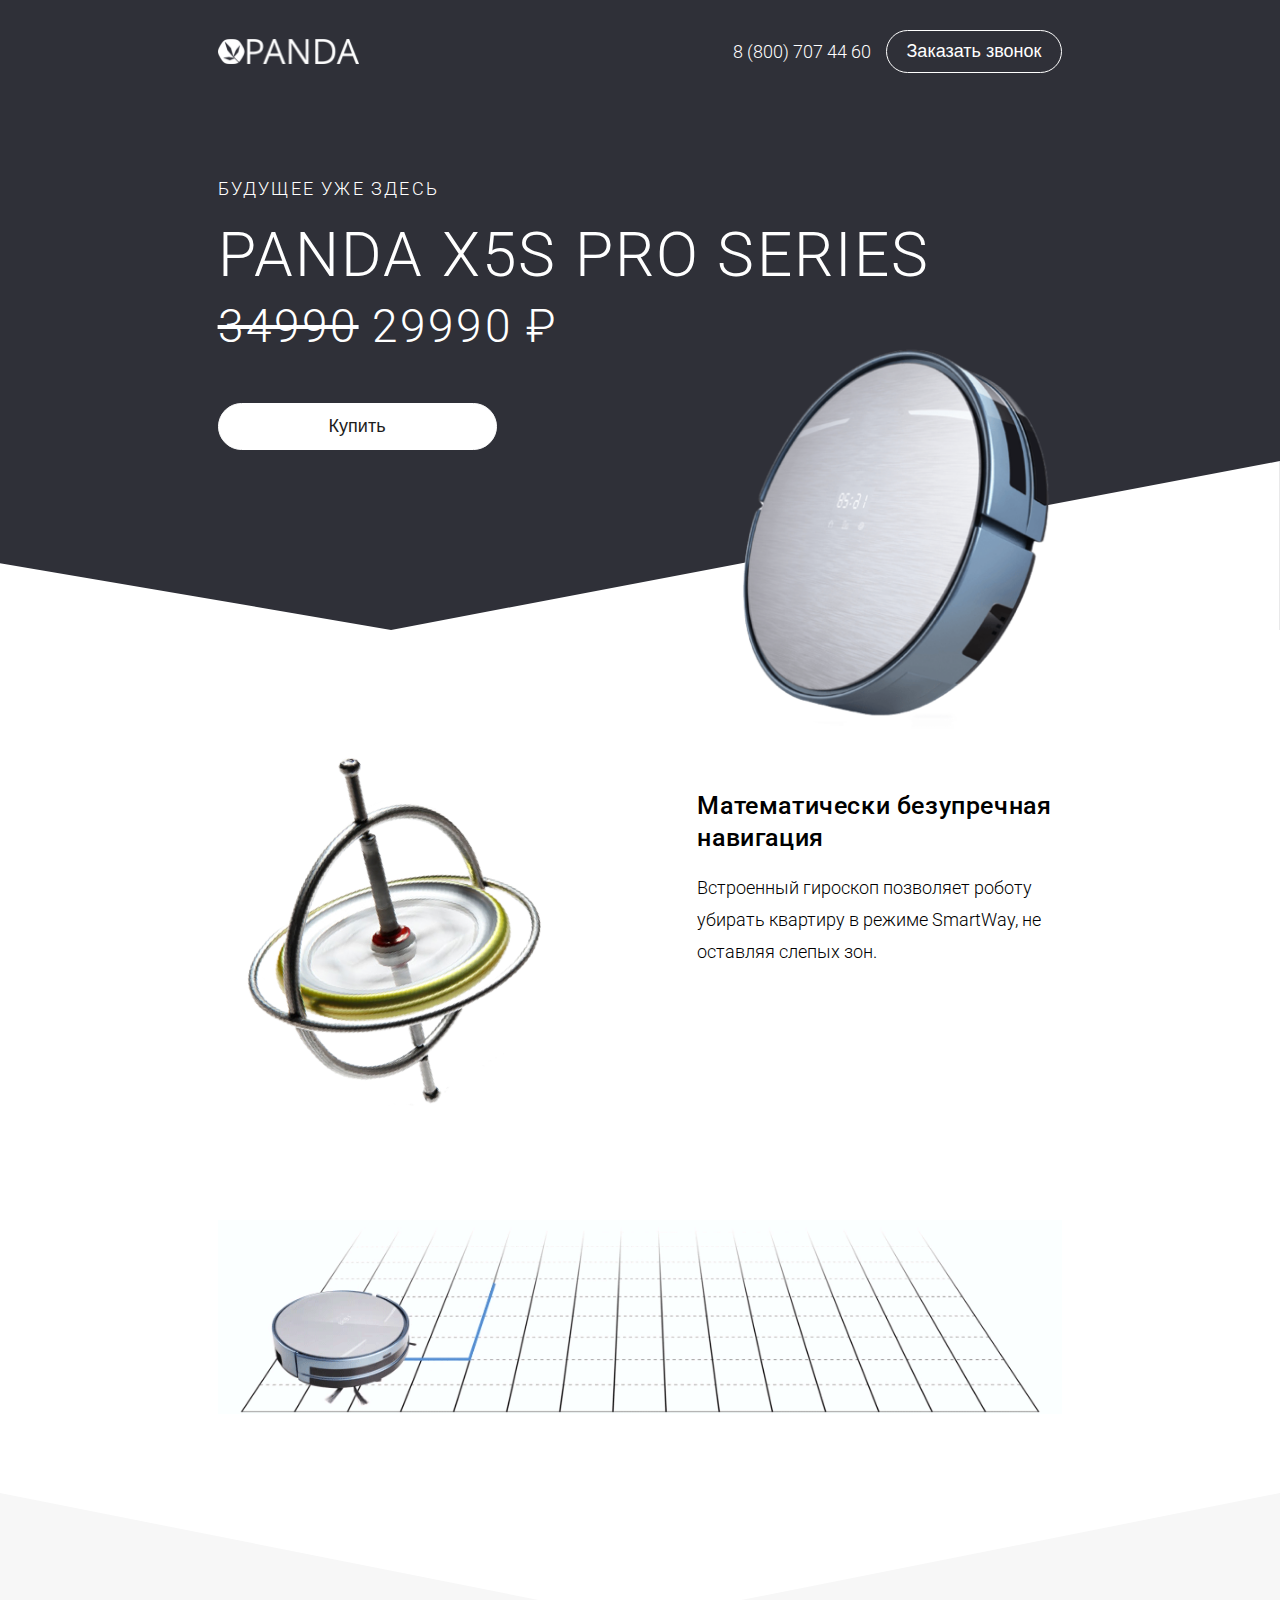
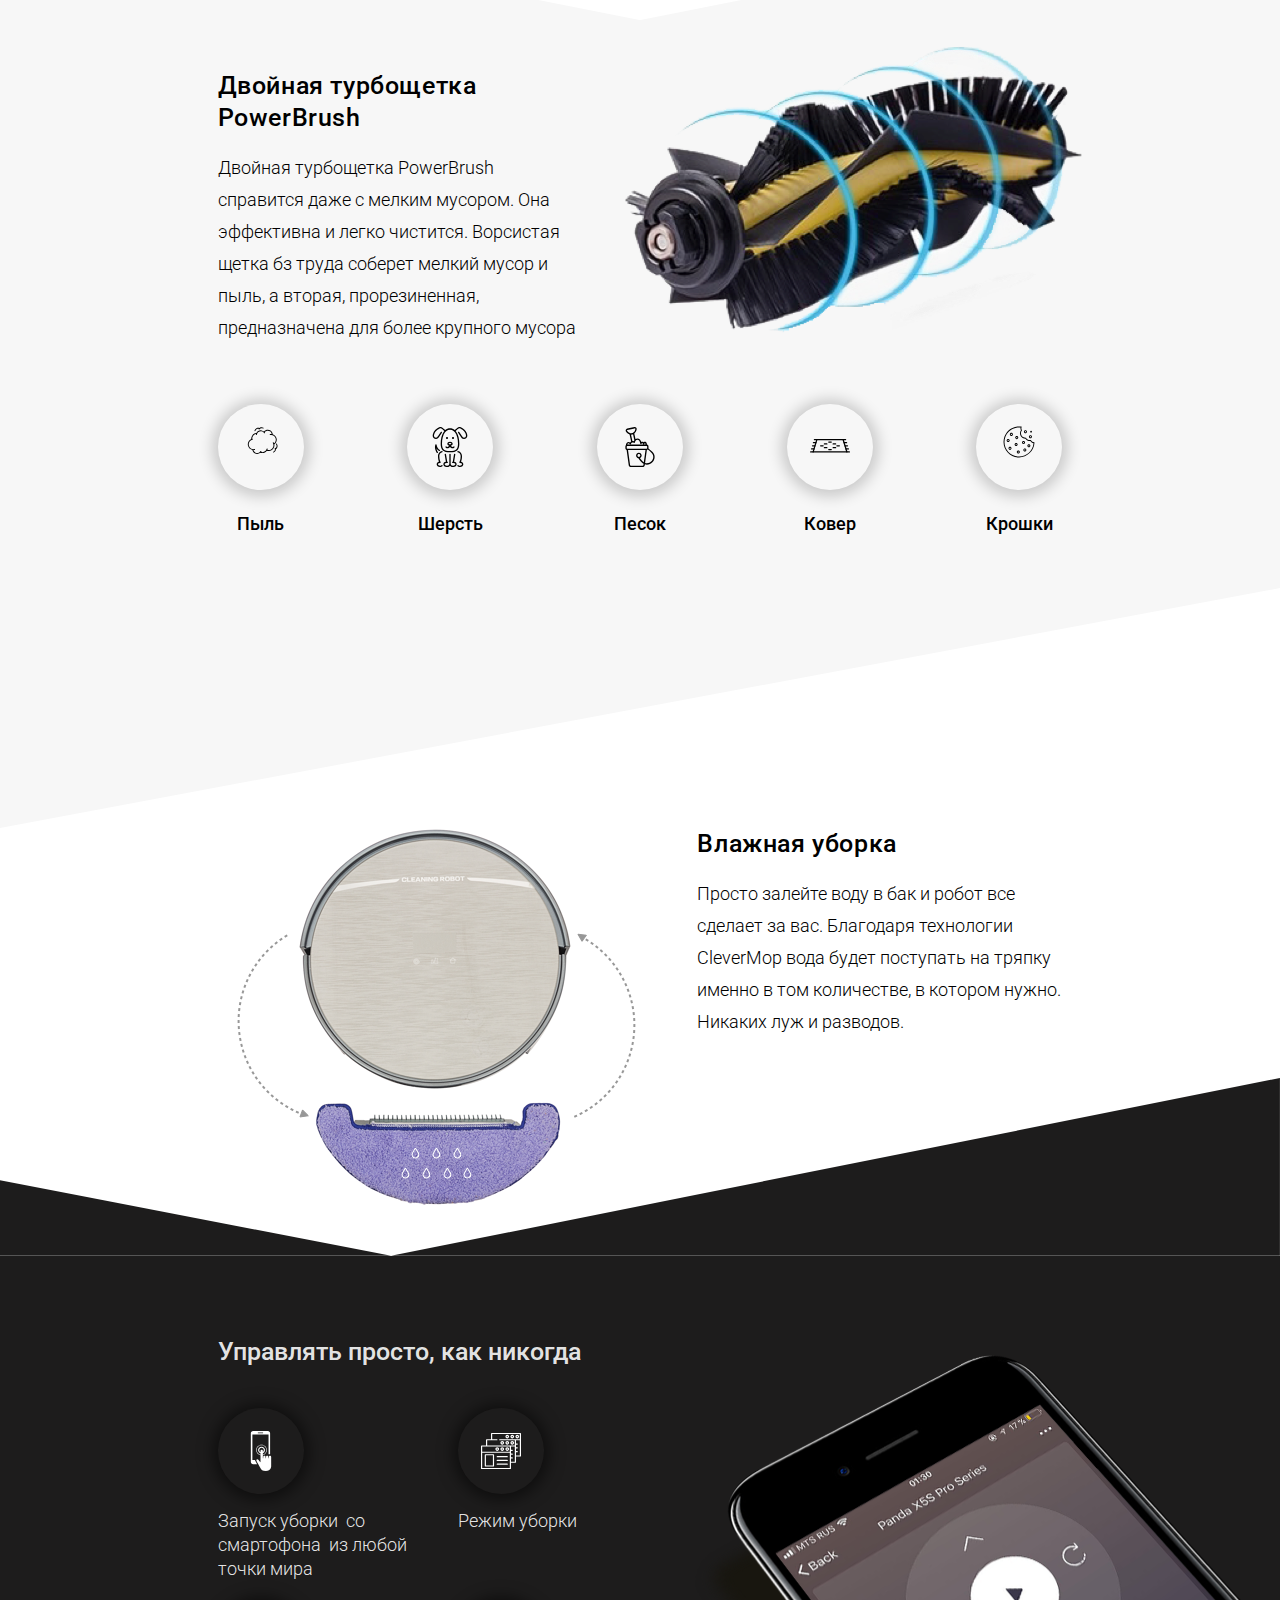
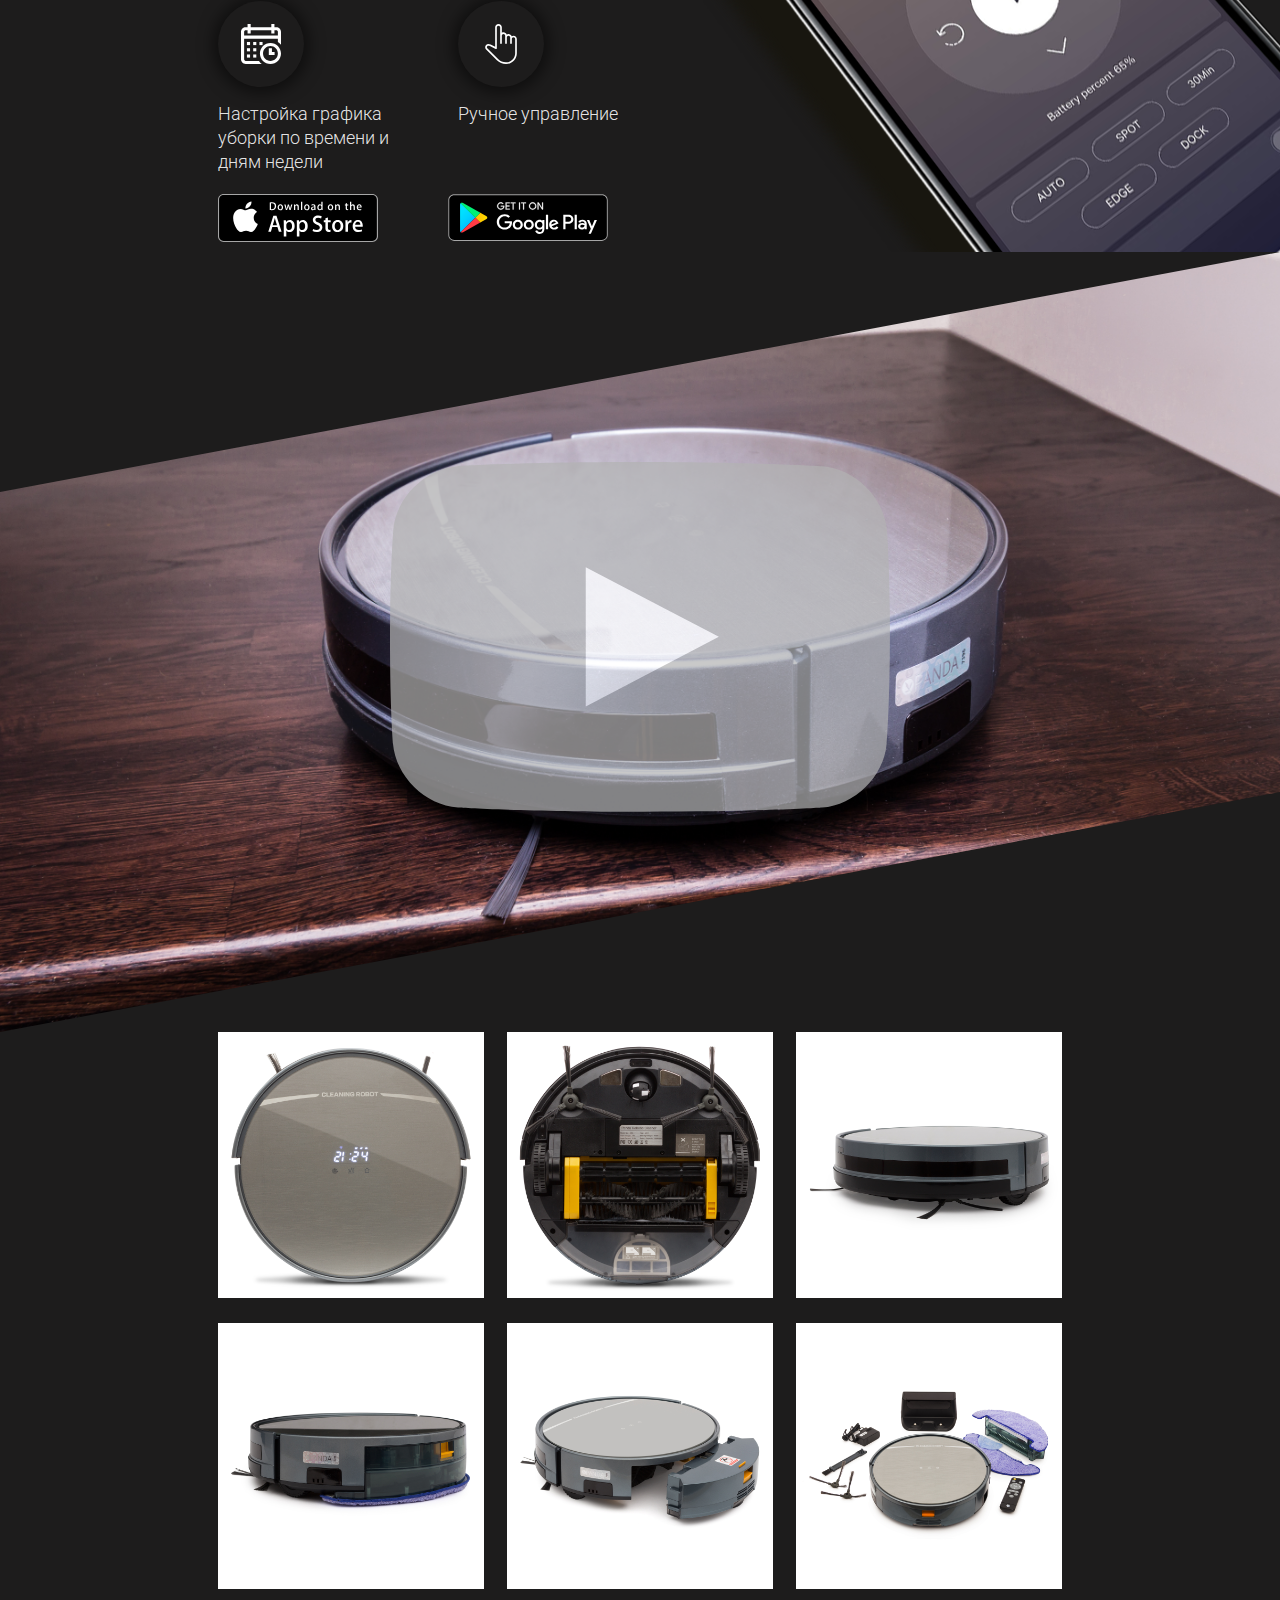
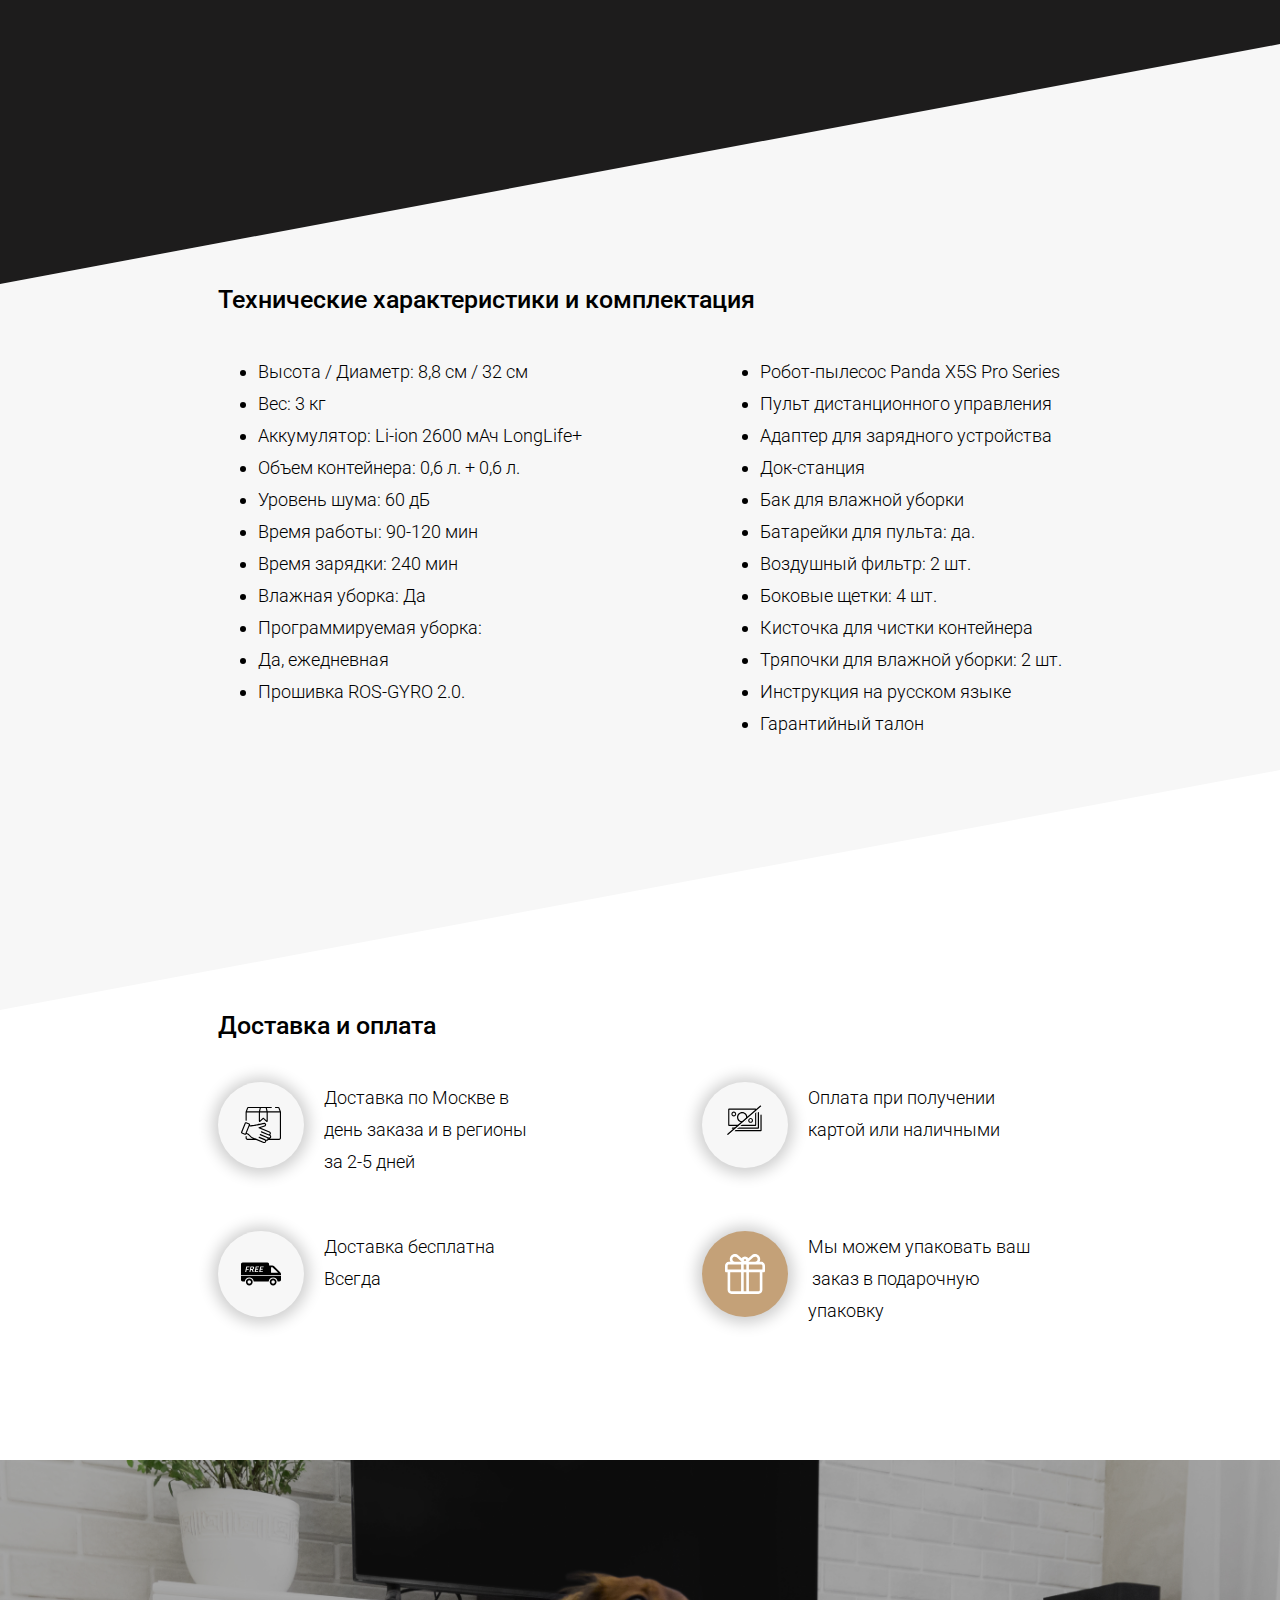
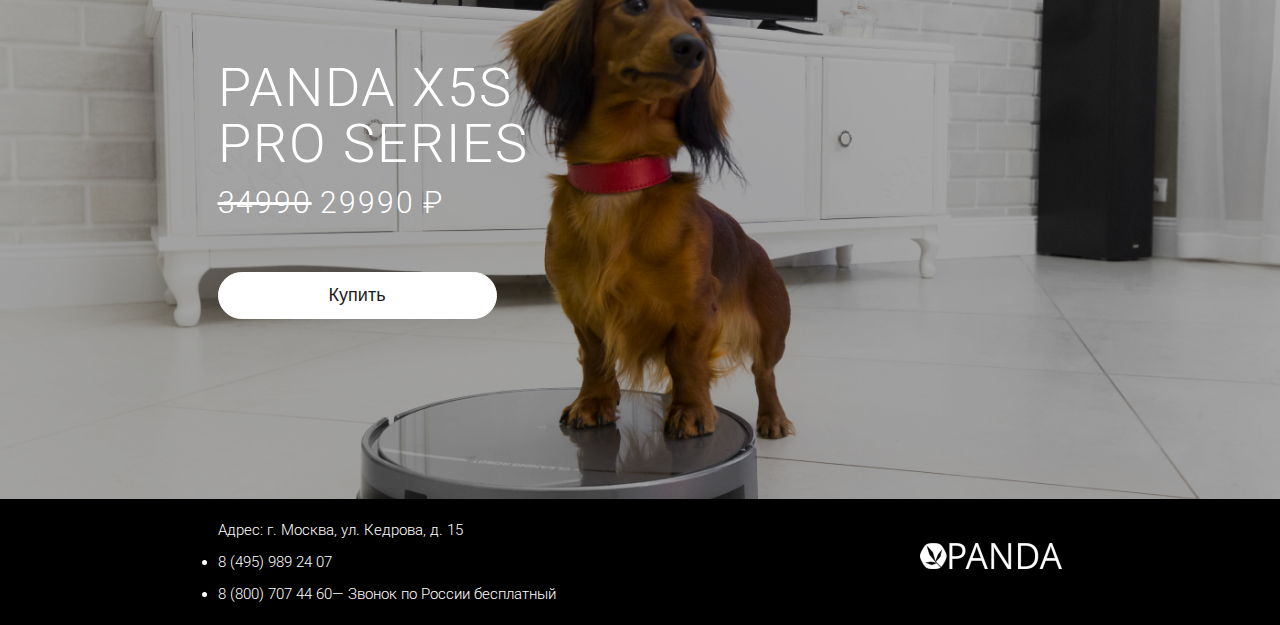
==== commit 06e3d7db: "Залил финальную версию" ====
--- a/promo-final.html
+++ b/promo-final.html
@@ -1,18 +1,16 @@
 <!DOCTYPE html>
 <html lang="ru">
-
 <head>
     <meta charset="utf-8">
-    <meta http-equiv="X-UA-Compatible" content="IE=edge">
+<meta http-equiv="X-UA-Compatible" content="IE=edge">
     <meta name="cleartype" content="on">
-    <title>Робот-пылесос Panda X5S PRO Series</title>
+ <title>Робот-пылесос Panda X5S PRO Series</title>
     <meta name="description" content="">
     <meta name="keywords" content="">
     <meta name="viewport" content="width=device-width">
     <link href="css/normalize.css" rel="stylesheet">
     <link href="css/promo-css.css" rel="stylesheet">
-    <link href="css/bootstrap2.css" rel="stylesheet">
-    <link rel="stylesheet" href="feedback/css/jquery.arcticmodal.css">
+<link rel="stylesheet" href="feedback/css/jquery.arcticmodal.css">
     <link href="https://fonts.googleapis.com/css?family=Roboto:300,500" rel="stylesheet">
     <script src="https://ajax.googleapis.com/ajax/libs/jquery/2.2.2/jquery.min.js"></script>
     <script src="https://www.youtube.com/player_api"></script>
@@ -23,58 +21,86 @@
     <script src="feedback/js/jquery.arcticmodal.js"></script>
     <script src="feedback/js/jquery.jgrowl.js"></script>
     <script src="scripts/plugins/jquery.xfade-1.0.js"></script>
-    <script>
-        (function(i,s,o,g,r,a,m){i['GoogleAnalyticsObject']=r;i[r]=i[r]||function(){
-          (i[r].q=i[r].q||[]).push(arguments)},i[r].l=1*new Date();a=s.createElement(o),
-          m=s.getElementsByTagName(o)[0];a.async=1;a.src=g;m.parentNode.insertBefore(a,m)
-          })(window,document,'script','https://www.google-analytics.com/analytics.js','ga');
-          ga('create', 'UA-94040518-1', 'auto');
-          ga('send', 'pageview');
-    </script>
-
-    <!-- Facebook Pixel Code -->
-    <script>
-        !function(f,b,e,v,n,t,s)
-          {if(f.fbq)return;n=f.fbq=function(){n.callMethod?
-          n.callMethod.apply(n,arguments):n.queue.push(arguments)};
-          if(!f._fbq)f._fbq=n;n.push=n;n.loaded=!0;n.version='2.0';
-          n.queue=[];t=b.createElement(e);t.async=!0;
-          t.src=v;s=b.getElementsByTagName(e)[0];
-          s.parentNode.insertBefore(t,s)}(window,document,'script',
-          'https://connect.facebook.net/en_US/fbevents.js');
-           fbq('init', '332268013857589'); 
-          fbq('track', 'PageView');
-    </script>
-
-    <noscript>
+<script>
+  (function(i,s,o,g,r,a,m){i['GoogleAnalyticsObject']=r;i[r]=i[r]||function(){
+  (i[r].q=i[r].q||[]).push(arguments)},i[r].l=1*new Date();a=s.createElement(o),
+  m=s.getElementsByTagName(o)[0];a.async=1;a.src=g;m.parentNode.insertBefore(a,m)
+  })(window,document,'script','https://www.google-analytics.com/analytics.js','ga');
+  ga('create', 'UA-94040518-1', 'auto');
+  ga('send', 'pageview');
+  </script>
+
+  <!-- Facebook Pixel Code -->
+  <script>
+  !function(f,b,e,v,n,t,s)
+  {if(f.fbq)return;n=f.fbq=function(){n.callMethod?
+  n.callMethod.apply(n,arguments):n.queue.push(arguments)};
+  if(!f._fbq)f._fbq=n;n.push=n;n.loaded=!0;n.version='2.0';
+  n.queue=[];t=b.createElement(e);t.async=!0;
+  t.src=v;s=b.getElementsByTagName(e)[0];
+  s.parentNode.insertBefore(t,s)}(window,document,'script',
+  'https://connect.facebook.net/en_US/fbevents.js');
+   fbq('init', '332268013857589'); 
+  fbq('track', 'PageView');
+  </script>
+
+  <noscript>
    <img height="1" width="1" src="https://www.facebook.com/tr?id=332268013857589&ev=PageView&noscript=1"/>
   </noscript>
-    <!-- End Facebook Pixel Code -->
+  <!-- End Facebook Pixel Code -->
+<!-- Yandex.Metrika counter -->
+<script type="text/javascript" >
+    (function (d, w, c) {
+        (w[c] = w[c] || []).push(function() {
+            try {
+                w.yaCounter34260540 = new Ya.Metrika({
+                    id:34260540,
+                    clickmap:true,
+                    trackLinks:true,
+                    accurateTrackBounce:true,
+                    webvisor:true
+                });
+            } catch(e) { }
+        });
+
+        var n = d.getElementsByTagName("script")[0],
+            s = d.createElement("script"),
+            f = function () { n.parentNode.insertBefore(s, n); };
+        s.type = "text/javascript";
+        s.async = true;
+        s.src = "https://mc.yandex.ru/metrika/watch.js";
+
+        if (w.opera == "[object Opera]") {
+            d.addEventListener("DOMContentLoaded", f, false);
+        } else { f(); }
+    })(document, window, "yandex_metrika_callbacks");
+</script>
+<noscript><div><img src="https://mc.yandex.ru/watch/34260540" style="position:absolute; left:-9999px;" alt="" /></div></noscript>
+<!-- /Yandex.Metrika counter -->
 </head>
-
 <body>
     <div class="wrapper">
         <header class="main-header">
             <div class="main-header-box">
-                <h1 class="visually-hidden">Робот-пылесос Panda X5S PRO Series</h1>
-                <nav class="page-navigation">
-                    <a class="logo" href="#"><img src="./img/logo.png" width="141" height="26" alt="Логотип Panda"></a>
-                    <span>8 (495) 989 24 07, 8 (800) 444 55 00</span>
-                    <button class="button btn-call" data-toggle="modal" data-target="#zvonok">Заказать звонок</a>
-			</nav>
-			<div class="info">
-				<p>Будущее уже здесь</p>
-				<h2>Panda X5S PRO Series</h2>
-				<p><span>34990</span> 29990 ₽</p>
-			</div>
-			<button data-toggle="modal" data-target="#zakaz" class="button btn-order price__order" data-product="Promo page/Panda X5S PRO Series">Купить</button>
-                    <img src="./img/pic-1.png" width="315" height="390" alt="Фото пылесоса Panda X5S PRO Series">
+            <h1 class="visually-hidden">Робот-пылесос Panda X5S PRO Series</h1>
+            <nav class="page-navigation">
+                <a class="logo" href="http://www.panda-robotics.ru"><img src="./img/logo.png" width="141" height="26" alt="Логотип Panda"></a>
+                <span>&nbsp;8 (800) 707 44 60</span>
+                <button class="button btn-call" data-toggle="modal" data-target="#zvonok">Заказать звонок</a>
+            </nav>
+            <div class="info">
+                <p>Будущее уже здесь</p>
+                <h2>Panda X5S PRO Series</h2>
+                <p><span>34990</span> 29990 ₽</p>
+            </div>
+            <button data-toggle="modal" data-target="#zakaz" class="button btn-order price__order" data-product="Promo page/Panda X5S PRO Series">Купить</button>
+            <img src="./img/pic-1.png" width="315" height="390" alt="Фото пылесоса Panda X5S PRO Series">
             </div>
             <div class="svg-bottom">
                 <svg width="100%" viewBox="0 0 1440 190" preserveAspectRatio="xMinYMin meet">
-					<polygon points="1440,0 440,190 1440,190" fill="#ffffff"/>
-					<polygon points="0,190 440,190 0,115" fill="#ffffff"/>
-				</svg>
+                    <polygon points="1440,0 440,190 1440,190" fill="#ffffff"/>
+                    <polygon points="0,190 440,190 0,115" fill="#ffffff"/>
+                </svg>
             </div>
         </header>
         <main class="box">
@@ -89,9 +115,9 @@
                 </div>
                 <div class="svg-bottom">
                     <svg width="100%" viewBox="0 0 1440 143" preserveAspectRatio="xMinYMin meet">
-						<polygon points="1440,0 720,143 1440,143" fill="#f7f7f7"/>
-						<polygon points="0,143 720,143 0,0" fill="#f7f7f7"/>
-					</svg>
+                        <polygon points="1440,0 720,143 1440,143" fill="#f7f7f7"/>
+                        <polygon points="0,143 720,143 0,0" fill="#f7f7f7"/>
+                    </svg>
                 </div>
             </section>
             <section class="brush">
@@ -135,8 +161,8 @@
                 </div>
                 <div class="svg-bottom svg-brush">
                     <svg width="100%" viewBox="0 0 1440 270" preserveAspectRatio="xMinYMin meet">
-						<polygon points="1440,0 0,270 1440,270" fill="#ffffff"/>
-					</svg>
+                        <polygon points="1440,0 0,270 1440,270" fill="#ffffff"/>
+                    </svg>
                 </div>
             </section>
             <section class="wet-clean">
@@ -148,9 +174,9 @@
                 </div>
                 <div class="svg-bottom svg-wet">
                     <svg width="100%" viewBox="0 0 1440 200" preserveAspectRatio="xMinYMin meet">
-						<polygon points="1440,0 440,200 1440,200" fill="#1d1c1c"/>
-						<polygon points="0,200 440,200 0,115" fill="#1d1c1c"/>
-					</svg>
+                        <polygon points="1440,0 440,200 1440,200" fill="#1d1c1c"/>
+                        <polygon points="0,200 440,200 0,115" fill="#1d1c1c"/>
+                    </svg>
                 </div>
             </section>
             <section class="application">
@@ -162,7 +188,9 @@
                             <div class="app-circle">
                                 <img src="./img/smartphone.svg" width="40" height="40">
                             </div>
-                            <p>Запуск уборки со смартофона из любой точки мира</p>
+                            <p>Запуск уборки  +со смартофона   +из любой точки мира</p>
                         </div>
                         <div class="app-item">
                             <div class="app-circle">
@@ -194,59 +222,57 @@
             <section class="promo-video">
                 <div class="svg-bottom svg-top">
                     <svg width="100%" viewBox="0 0 1440 270" preserveAspectRatio="xMinYMin meet">
-						<polygon points="0,0 1440,0 0,270" fill="#1d1c1c"/>
-					</svg>
+                        <polygon points="0,0 1440,0 0,270" fill="#1d1c1c"/>
+                    </svg>
                 </div>
                 <div class="promo-video-box">
-                    <div class="button-box">
-                        <a href="#" onclick="open_popup('#box-2', 'Eea-tPS9Eak')">
-						<img src="./img/playbutton.svg" width="100%">
-					</a>
-                        <div id="box-2" class="pop-up">
-                            <div class="popup-close" onclick="close_popup('#box-2')"></div>
-                        </div>
-                    </div>
+                <div class="button-box">
+                <a href="#" onclick="open_popup('#box-2', 250, 360, 'gAtcxVa7hGI')">
+                        <img src="./img/playbutton.svg" width="100%">
+                    </a>
+                    <div id="box-2" class="pop-up"><div class="popup-close" onclick="close_popup('#box-2')"></div></div>
+                </div>
                 </div>
                 <div class="svg-bottom svg-promo">
                     <svg width="100%" viewBox="0 0 1440 270" preserveAspectRatio="xMinYMin meet">
-						<polygon points="1440,0 0,270 1440,270" fill="#1d1c1c"/>
-					</svg>
+                        <polygon points="1440,0 0,270 1440,270" fill="#1d1c1c"/>
+                    </svg>
                 </div>
             </section>
             <section class="slider">
                 <div class="slider-box">
                     <h2 class="visually-hidden">Фотографии пылесоса</h2>
                     <a href="img/photo-1.jpg" class="flipLightBox">
-						<img src="img/photo-1.jpg" width="266" height="266" alt="flipLightBox Image 1" />
-						<span><b>Panda X5S PRO</b></span>
-					</a>
+                        <img src="img/photo-1.jpg" width="266" height="266" alt="flipLightBox Image 1" />
+                        <span><b>Panda X5S PRO</b></span>
+                    </a>
 
                     <a href="img/photo-2.jpg" class="flipLightBox">
-						<img src="img/photo-2.jpg" width="266" height="266" alt="flipLightBox Image 2" />
-						<span><b>Panda X5S PRO</b></span>
-					</a>
+                        <img src="img/photo-2.jpg" width="266" height="266" alt="flipLightBox Image 2" />
+                        <span><b>Panda X5S PRO</b></span>
+                    </a>
 
                     <a href="img/photo-3.jpg" class="flipLightBox">
-						<img src="img/photo-3.jpg" width="266" height="266" alt="flipLightBox Image 3" />
-						<span><b>Panda X5S PRO</b></span>
-					</a>
+                        <img src="img/photo-3.jpg" width="266" height="266" alt="flipLightBox Image 3" />
+                        <span><b>Panda X5S PRO</b></span>
+                    </a>
                     <a href="img/photo-4.jpg" class="flipLightBox">
-						<img src="img/photo-4.jpg" width="266" height="266" alt="flipLightBox Image 4" />
-						<span><b>Panda X5S PRO</b></span>
-					</a>
+                        <img src="img/photo-4.jpg" width="266" height="266" alt="flipLightBox Image 4" />
+                        <span><b>Panda X5S PRO</b></span>
+                    </a>
                     <a href="img/photo-5.jpg" class="flipLightBox">
-						<img src="img/photo-5.jpg" width="266" height="266" alt="flipLightBox Image 4" />
-						<span><b>Panda X5S PRO</b></span>
-					</a>
+                        <img src="img/photo-5.jpg" width="266" height="266" alt="flipLightBox Image 4" />
+                        <span><b>Panda X5S PRO</b></span>
+                    </a>
                     <a href="img/photo-6.jpg" class="flipLightBox">
-						<img src="img/photo-6.jpg" width="266" height="266" alt="flipLightBox Image 4" />
-						<span><b>Panda X5S PRO</b></span>
-					</a>
+                        <img src="img/photo-6.jpg" width="266" height="266" alt="flipLightBox Image 4" />
+                        <span><b>Panda X5S PRO</b></span>
+                    </a>
                 </div>
                 <div class="svg-bottom svg-specs">
                     <svg width="100%" viewBox="0 0 1440 270" preserveAspectRatio="xMinYMin meet">
-						<polygon points="1440,0 0,270 1440,270" fill="#f7f7f7"/>
-					</svg>
+                        <polygon points="1440,0 0,270 1440,270" fill="#f7f7f7"/>
+                    </svg>
                 </div>
             </section>
             <section class="specs">
@@ -261,7 +287,7 @@
                         <li>Время работы: 90-120 мин</li>
                         <li>Время зарядки: 240 мин</li>
                         <li>Влажная уборка: Да</li>
-                        <li>Программируемая уборка:</li>
+                        <li>Программируемая уборка:</li> 
                         <li>Да, ежедневная</li>
                         <li>Прошивка ROS-GYRO 2.0.</li>
                     </ul>
@@ -277,13 +303,13 @@
                         <li>Кисточка для чистки контейнера</li>
                         <li>Тряпочки для влажной уборки: 2 шт.</li>
                         <li>Инструкция на русском языке</li>
-                        <li>и гарантийный талон</li>
+                        <li>Гарантийный талон</li>
                     </ul>
                 </div>
                 <div class="svg-bottom svg-brush">
                     <svg width="100%" viewBox="0 0 1440 270" preserveAspectRatio="xMinYMin meet">
-						<polygon points="1440,0 0,270 1440,270" fill="#ffffff"/>
-					</svg>
+                        <polygon points="1440,0 0,270 1440,270" fill="#ffffff"/>
+                    </svg>
                 </div>
             </section>
             <section class="pay">
@@ -293,7 +319,8 @@
                         <div class="delivery-circle">
                             <img src="./img/package.svg" width="40" height="40">
                         </div>
-                        <p>Доставка по Москве в день заказа и в регионы за 2-5 дней</p>
+                        <p>Доставка по Москве в день заказа и в регионы  +за 2-5 дней</p>
                     </div>
                     <div class="pay-item">
                         <div class="delivery-circle">
@@ -305,31 +332,32 @@
                         <div class="delivery-circle">
                             <img src="./img/free.svg" width="40" height="40">
                         </div>
-                        <p>Доставка бесплатна. Всегда.</p>
+                        <p>Доставка бесплатна Всегда</p>
                     </div>
                     <div class="pay-item">
                         <div class="delivery-circle circle-pack">
                             <img src="./img/giftbox.svg" width="40" height="40">
                         </div>
-                        <p>Мы можем упаковать ваш заказ в подарочную упаковку</p>
+                        <p>Мы можем упаковать ваш  +заказ в подарочную упаковку</p>
                     </div>
                 </div>
                 <!--
-				<div class="svg-bottom svg-pay">
-				<svg width="100%" viewBox="0 0 1440 190" preserveAspectRatio="xMinYMin meet">
-					<polygon points="0,0 1000,0 0,190" fill="#ffffff"/>
-					<polygon points="1000,0 1440,0 1440, 115" fill="#ffffff"/>
-				</svg>
-			</div>
-		-->
-            </section>
-            <section class="buy-now">
-                <div class="buy-now-box">
-                    <h2>Panda x5s pro series</h2>
-                    <p><span>34990</span> 29990 ₽</p>
-                    <button data-toggle="modal" data-target="#zakaz" class="button btn-order btn-call price__order" data-product="Promo-page/Panda X5S PRO Series">Купить</button>
-                </div>
-            </section>
+                <div class="svg-bottom svg-pay">
+                <svg width="100%" viewBox="0 0 1440 190" preserveAspectRatio="xMinYMin meet">
+                    <polygon points="0,0 1000,0 0,190" fill="#ffffff"/>
+                    <polygon points="1000,0 1440,0 1440, 115" fill="#ffffff"/>
+                </svg>
+            </div>
+        -->
+            </section>
+                <section class="buy-now">
+                    <div class="buy-now-box">
+                        <h2>Panda x5s pro series</h2>
+                        <p><span>34990</span> 29990 ₽</p>
+                        <button data-toggle="modal" data-target="#zakaz" class="button btn-order price__order" data-product="Promo-page/Panda X5S PRO Series">Купить</button>
+                    </div>
+                </section>
         </main>
         <footer class="main-footer">
             <div class="main-footer-box">
@@ -337,79 +365,77 @@
                     <p>Адрес: г. Москва, ул. Кедрова, д. 15</p>
                     <ul>
                         <li>8 (495) 989 24 07</li>
-                        <li>8 (800) 707 44 60</li>
+                        <li>8 (800) 707 44 60— Звонок по России бесплатный</li>
                     </ul>
                 </div>
-                <a class="logo" href="#"><img src="./img/logo.png" width="" height="" alt="Логотип Panda"></a>
+                <a class="logo" href="http://www.panda-robotics.ru"><img src="./img/logo.png" width="" height="" alt="Логотип Panda"></a>
             </div>
         </footer>
     </div>
     <div class="modal fade" id="zvonok" tabindex="-1" role="dialog">
-        <div class="modal-dialog">
-            <div class="modal-content">
-                <div class="modal-header">
-                    <a href="#" class="closed" data-dismiss="modal" aria-label="Close">
+            <div class="modal-dialog">
+                <div class="modal-content">
+                    <div class="modal-header">
+                        <a href="#" class="closed" data-dismiss="modal" aria-label="Close">
                             <img src="./images/close.png">
                         </a>
-                    <div class="title">Заказать звонок</div>
-                </div>
-                <div class="modal-body">
-                    <form action=" " name="form-1">
-                        <label>ВАШЕ ИМЯ</label>
-                        <input type="text" placeholder="" name="name">
-                        <label>ТЕЛЕФОН</label>
-                        <input type="text" placeholder="" name="tell">
-                        <a href="#" class="button-modal feedback" onclick="ga('send', 'event', 'звонок', 'заказать');">Перезвоните мне</a>
-                    </form>
+                        <div class="title">Заказать звонок</div>
+                    </div>
+                    <div class="modal-body">
+                        <form action=" " name="form-1">
+                            <label>ВАШЕ ИМЯ</label>
+                            <input type="text" placeholder="" name="name">
+                            <label>ТЕЛЕФОН</label>
+                            <input type="text" placeholder="" name="tell">
+                            <a href="#" class="button-modal feedback" onclick="ga('send', 'event', 'звонок', 'заказать');">Перезвоните мне</a>
+                        </form>
+                    </div>
                 </div>
             </div>
         </div>
-    </div>
-    <div class="modal fade" id="zakaz" tabindex="-1" role="dialog">
-        <div class="modal-dialog">
-            <div class="modal-content">
-                <div class="modal-header">
-                    <a href="#" class="closed" data-dismiss="modal" aria-label="Close">
+        <div class="modal fade" id="zakaz" tabindex="-1" role="dialog">
+            <div class="modal-dialog">
+                <div class="modal-content">
+                    <div class="modal-header">
+                        <a href="#" class="closed" data-dismiss="modal" aria-label="Close">
                             <img src="./images/close.png">
                         </a>
-                    <div class="title">Оформить заявку</div>
-                </div>
-                <div class="modal-body">
-                    <form action=" " name="form-3">
-                        <label>ВАШЕ ИМЯ</label>
-                        <input type="text" placeholder="" name="name">
-                        <label>E-Mail</label>
-                        <input type="text" placeholder="" name="e-mail">
-                        <label>ТЕЛЕФОН</label>
-                        <input type="text" placeholder="" name="tell">
-                        <a href="#" class="button-modal feedback" onclick="ga('send', 'event', 'товар', 'заказ-2');">Заказать</a>
-                        <input type="hidden" name="product">
-                    </form>
+                        <div class="title">Оформить заявку</div>
+                    </div>
+                    <div class="modal-body">
+                        <form action=" " name="form-3">
+                            <label>ВАШЕ ИМЯ</label>
+                            <input type="text" placeholder="" name="name">
+                            <label>E-Mail</label>
+                            <input type="text" placeholder="" name="e-mail">
+                            <label>ТЕЛЕФОН</label>
+                            <input type="text" placeholder="" name="tell">
+                            <a href="#" class="button-modal feedback" onclick="ga('send', 'event', 'товар', 'заказ-2');">Заказать</a>
+                            <input type="hidden" name="product">
+                        </form>
+                    </div>
                 </div>
             </div>
         </div>
-    </div>
     <script type="text/javascript" src="./js/fliplightbox.min.js"></script>
-    <script type="text/javascript">
-        $('body').flipLightBox()
-    </script>
+    <script type="text/javascript">$('body').flipLightBox()</script>
     <script>
-        function open_popup(box, width, height, yt) {
-          if(!$(box+' iframe').length && yt) {
-           $(box).append('<iframe id="yt" width="'+width+'" height="'+height+'" src="http://www.youtube.com/embed/'+yt+'?rel=0&amp;autoplay=1" frameborder="0" allowfullscreen></iframe>');
-         }
-         $(box+' .popup-close').html('<div class="popup-l1"></div><div class="popup-l2"></div>');
-          if(width) $(box).css({'width': width, 'margin-left': -(width/2)});
-         if(height) $(box).css({'height': height, 'margin-top': -(height/2)});
-          else $(box).css('margin-top', -($(box).height()/2));
-          $(box).show();
-        }
-        function close_popup(box) {
-         $(box).hide();
-          $(box+' #yt').remove();
-        }
-    </script>
-    </script>
+function open_popup(box, width, height, yt) {
+  if(!$(box+' iframe').length && yt) {
+   $(box).append('<iframe id="yt" width="'+width+'" height="'+height+'" src="http://www.youtube.com/embed/'+yt+'?rel=0&amp;autoplay=1" frameborder="0" allowfullscreen></iframe>');
+ }
+ $(box+' .popup-close').html('<div class="popup-l1"></div><div class="popup-l2"></div>');
+  if(width) $(box).css({'width': width, 'margin-left': -(width/2)});
+ if(height) $(box).css({'height': height, 'margin-top': -(height/2)});
+  else $(box).css('margin-top', -($(box).height()/2));
+  $(box).show();
+}
+function close_popup(box) {
+ $(box).hide();
+  $(box+' #yt').remove();
+}
+</script>
+</script>
+<!-- BEGIN JIVOSITE CODE {literal} --><script type='text/javascript'>(function(){ var widget_id = '8A1SZ8YaNw';var d=document;var w=window;function l(){var s = document.createElement('script'); s.type = 'text/javascript'; s.async = true; s.src = '//code.jivosite.com/script/widget/'+widget_id; var ss = document.getElementsByTagName('script')[0]; ss.parentNode.insertBefore(s, ss);}if(d.readyState=='complete'){l();}else{if(w.attachEvent){w.attachEvent('onload',l);}else{w.addEventListener('load',l,false);}}})();</script><!-- {/literal} END JIVOSITE CODE -->
 </body>
-
-</html>+</html>
--- a/css/promo-css.css
+++ b/css/promo-css.css
@@ -1,1150 +1,1299 @@
 body {
-     padding: 0;
-     margin: 0;
-     font-family: 'Roboto', sans-serif;
-     font-size: 18px;
-     line-height: 32px;
-     font-weight: 300;
-     background-color: #708090;
-}
- @media only all and (min-width: 300px) and (max-width: 767px) {
-     body {
-         font-size: 10px;
-         line-height: 18px;
+    padding: 0;
+    margin: 0;
+    font-family: 'Roboto', sans-serif;
+    font-size: 18px;
+    line-height: 32px;
+    font-weight: 300;
+    background-color: #708090;
+}
+
+@media only all and (min-width: 300px) and (max-width: 767px) {
+    body {
+        font-size: 10px;
+        line-height: 18px;
+    }}
+
+
+h1,h2,h3 {
+    padding: 0;
+    margin: 0;
+}
+
+.wrapper {
+    width: 100%;
+    padding: 0;
+    margin: 0;
+    margin: 0 auto;
+    background-color: #ffffff;
+    -webkit-box-shadow: 0px 1px 15px 5px rgba(255, 255, 255, 0.2);
+            box-shadow: 0px 1px 15px 5px rgba(255, 255, 255, 0.2);
+    -webkit-box-sizing: border-box;
+            box-sizing: border-box;
+}
+
+.visually-hidden {
+  position: absolute;
+  width: 1px;
+  height: 1px;
+  margin: -1px;
+  border: 0;
+  padding: 0;
+  clip: rect(0 0 0 0);
+  overflow: hidden;
+}
+
+a {
+    text-decoration: none;
+  color: #ffffff;
+}
+
+img {
+  max-width: 100%;
+  height: auto;
+}
+
+.main-header {
+    -webkit-box-sizing: border-box;
+            box-sizing: border-box;
+    padding-top: 30px;
+    margin: 0;
+    margin-bottom: 100px;
+    text-transform: uppercase;
+    color: #ffffff;
+    background-color: rgba(24, 26, 34, 0.9);
+}
+
+@media only all and (min-width: 100px) and (max-width: 767px) {
+    .main-header {
+        margin-bottom: 20px;
+        }}
+
+.main-header-box {
+    position: relative;
+    margin: 0;
+    padding: 0;
+    padding-left: 17%;
+    padding-right: 17%;
+}
+
+.main-header-box>img {
+    position: absolute;
+    width: 24%;
+    height: auto;
+    left: 58%;
+    top: 319px;
+    z-index: 2;
+    -webkit-transform: scale(-1, 1);
+        -ms-transform: scale(-1, 1);
+            transform: scale(-1, 1)
+}
+
+@media only all and (min-width: 100px) and (max-width: 767px) {
+    .main-header-box>img {
+        left: 60%;
+        top: 90px;
+        width: 13em;
+        height: auto;
+    }}
+
+@media only screen and (min-width: 768px) and (max-width: 959px) {
+    .main-header-box>img {
+        width: 39%;
+        left: 50%;
+        }}
+
+.page-navigation {
+    display: -webkit-box;
+    display: -ms-flexbox;
+    display: flex;
+    -webkit-box-pack: justify;
+        -ms-flex-pack: justify;
+            justify-content: space-between;
+    -webkit-box-align: center;
+        -ms-flex-align: center;
+            align-items: center;
+    -webkit-box-sizing: border-box;
+            box-sizing: border-box;
+    margin-bottom: 100px;
+}
+
+.page-navigation .logo {
+    margin: 0;
+    padding: 0;
+    margin-right: auto;
+    -ms-flex-negative: 0;
+        flex-shrink: 0;
+}
+
+.page-navigation span {
+    margin-right: 15px;
+}
+
+@media only all and (min-width: 100px) and (max-width: 767px) {
+    .page-navigation {
+        display: none;
+    }}
+
+.logo {
+    -webkit-filter: invert(100%);
+            filter: invert(100%);
+}
+
+.page-navigation a {
+    display: -webkit-box;
+    display: -ms-flexbox;
+    display: flex;
+    -webkit-box-align: center;
+        -ms-flex-align: center;
+            align-items: center;
+}
+
+.button {
+        position: relative;
+        z-index: 2;
+    display: inline-block;
+    -webkit-box-sizing: border-box;
+            box-sizing: border-box;
+    padding: 10px 20px;
+    line-height: 21px;
+    text-transform: none;
+    border: 1px solid #ffffff;
+    border-radius: 45.5px;
+    text-align: center;
+    vertical-align: middle;
+        background-color: transparent;
+}
+
+.button:focus,
+.button:hover {
+        background-color: #ffffff;
+        color: #1d1c1c;
+}
+
+.info {
+    padding: 0;
+    margin: 0;
+    margin-bottom: 53px;
+    letter-spacing: 2.2px;
+}
+
+.info h2 {
+    margin-bottom: 15px;
+    font-size: 62px;
+    line-height: 64px;
+    font-weight: 300;
+}
+
+@media only all and (min-width: 100px) and (max-width: 767px) {
+    .info {
+        margin-bottom: 20px;
+        text-align: center;
+        }}
+
+@media only all and (min-width: 100px) and (max-width: 767px) {
+    .info h2 {
+        font-size: 23px;
+        line-height: 30px;
+        }}
+
+.info p:last-child {
+    padding: 0;
+    margin: 0;
+    font-size: 46px;
+    line-height: 48px;
+}
+
+@media only all and (min-width: 100px) and (max-width: 767px) {
+    .info p:last-child {
+        font-size: 17px;
+        line-height: 20px;
+        }}
+
+.info span {
+    text-decoration: line-through;
+}
+
+.btn-order {
+    padding: 12px 110px;
+    margin: 0;
+    margin-bottom: 180px;
+    background-color: #ffffff;
+    color: #1d1c1c;
+        cursor: pointer;
+}
+
+.btn-order:focus,
+.btn-order:hover {
+        background-color: #f7f7f7;
+        color: #1d1c1c;
+}
+
+@media only all and (min-width: 100px) and (max-width: 767px) {
+    .btn-order {
+        padding: 10px 42px;
+        margin-bottom: 67px;
+        margin-left: 11%;
+        font-size: 18px;
+    }}
+
+.btn-call {
+        color: #ffffff !important;
+        cursor: pointer;
+}
+
+.btn-call:hover,
+.btn-call:focus {
+        color: #1d1c1c !important;
+}
+
+.svg-bottom {
+    position: relative;
+    padding: 0;
+    margin: 0;
+}
+
+.svg-bottom svg {
+    position: absolute;
+    bottom: 0;
+    left: 0;
+}
+
+.gyro {
+    padding: 0;
+    padding-top: 30px;
+    margin: 0;
+    background: url("../img/gyro.png") 25% 5% no-repeat;
+}
+
+@media only all and (min-width: 100px) and (max-width: 767px) {
+    .gyro {
+        padding: 0;
+        background: #ffffff;
+        }}
+
+@media only screen and (min-width: 768px) and (max-width: 959px) {
+    .gyro {
+        background-position: 10% 5%;
+        }}  
+
+.gyro-box {
+    display: -webkit-box;
+    display: -ms-flexbox;
+    display: flex;
+    -webkit-box-orient: vertical;
+    -webkit-box-direction: normal;
+        -ms-flex-direction: column;
+            flex-direction: column;
+    margin: 0;
+    padding: 0;
+    padding-left: 17%;
+    padding-right: 17%;
+}
+
+.item-info {
+    width: 365px;
+    padding: 0;
+    margin: 0;
+    margin-bottom: 60px;
+}
+
+@media only all and (min-width: 100px) and (max-width: 767px) {
+    .item-info {
+        width: auto;
+        }}
+
+.gyro-info {
+    padding: 0;
+    margin: 0;
+    margin-left: auto;
+    margin-top: 30px;
+    margin-bottom: 234px;
+}
+
+@media only all and (min-width: 100px) and (max-width: 767px) {
+    .gyro-info {
+        margin-top: 20px;
+        margin-bottom: 20px;
+        }}
+
+.item-info h3 {
+    margin-bottom: 15px;
+    font-size: 25px;
+    font-weight: 500;
+    letter-spacing: 0.6px;
+}
+
+@media only all and (min-width: 100px) and (max-width: 767px) {
+    .item-info h3 {
+        font-size: 13px;
+        line-height: 17px;
+    }}
+
+@media only all and (min-width: 100px) and (max-width: 767px) {
+    .item-info p {
+        font-size: 10px;
+        }}
+
+.gyro img {
+    -ms-flex-item-align: center;
+        align-self: center;
+    margin-bottom: 206px;
+}
+
+@media only all and (min-width: 100px) and (max-width: 767px) {
+    .gyro img {
+        margin-bottom: 15px;
+        }}
+
+@media only all and (min-width: 100px) and (max-width: 767px) {
+    .gyro-info {
+        margin-bottom: 0;
+        }}
+
+.brush {
+    display: -webkit-box;
+    display: -ms-flexbox;
+    display: flex;
+    -webkit-box-orient: vertical;
+    -webkit-box-direction: normal;
+        -ms-flex-direction: column;
+            flex-direction: column;
+    padding: 0;
+    padding-top: 50px;
+    padding-bottom: 270px;
+    margin: 0;
+    background: #f7f7f7 url("../img/brush.png") 76% 5% no-repeat;
+}
+
+@media only all and (min-width: 100px) and (max-width: 767px) {
+    .brush {
+        padding-top: 15px;
+        padding-bottom: 15px;
+        background-position: 50% 30%;
+        background-size: 237px 149px;
+    }}
+
+@media only screen and (min-width: 768px) and (max-width: 959px) {
+    .brush {
+        padding-bottom: 150px;
+        background-position: 95% 20%;
+        }}
+
+
+
+@media only screen and (min-width: 768px) and (max-width: 959px) {
+    .brush-info p {
+        width: 270px;
+        }}
+
+.brush-box {
+    padding: 0;
+    padding-left: 17%;
+    padding-right: 17%;
+    margin: 0;
+}
+
+.brush-info {
+    margin-right: auto;
+}
+
+@media only all and (min-width: 100px) and (max-width: 767px) {
+    .brush-info {
+        margin-bottom: 0;
+    }}
+
+@media only all and (min-width: 100px) and (max-width: 767px) {
+    .brush-info p {
+        margin-bottom: 213px;
+        }}
+
+.svg-brush svg{
+    bottom: -270px;
+}
+
+@media only screen and (min-width: 768px) and (max-width: 959px) {
+    .svg-brush svg {
+        bottom: -150px;
+    }}
+
+.litter {
+    display: -webkit-box;
+    display: -ms-flexbox;
+    display: flex;
+    -webkit-box-pack: justify;
+        -ms-flex-pack: justify;
+            justify-content: space-between;
+    -ms-flex-wrap: wrap;
+        flex-wrap: wrap;
+}
+
+.litter-item {
+    display: -webkit-box;
+    display: -ms-flexbox;
+    display: flex;
+    -webkit-box-orient: vertical;
+    -webkit-box-direction: normal;
+        -ms-flex-direction: column;
+            flex-direction: column;
+    -webkit-box-align: center;
+        -ms-flex-align: center;
+            align-items: center;
+}
+
+@media only all and (min-width: 100px) and (max-width: 767px) {
+    .litter-item {
+        margin-right: 15px;
+        }}
+    
+@media only all and (min-width: 100px) and (max-width: 767px) {     
+    .litter-item:nth-child(3),
+    .litter-item:nth-child(5) {
+        margin-right: 0;
+    }}
+
+.litter-circle {
+    display: -webkit-box;
+    display: -ms-flexbox;
+    display: flex;
+    -webkit-box-pack: center;
+        -ms-flex-pack: center;
+            justify-content: center;
+    -webkit-box-align: center;
+        -ms-flex-align: center;
+            align-items: center;
+    width: 86px;
+    height: 86px;
+    border-radius: 50%;
+    -webkit-box-shadow: 0px 1px 15px 5px rgba(0, 0, 0, 0.2);
+            box-shadow: 0px 1px 15px 5px rgba(0, 0, 0, 0.2);
+    -ms-flex-negative: 0;
+        flex-shrink: 0;
+}
+
+.litter-item p {
+    padding: 0;
+    font-weight: 500;
+    text-align: center;
+}
+
+.wet-clean {
+    padding: 0;
+    padding-bottom: 200px;
+    margin: 0;
+    background: url("../img/group-4.png") 25% 0% no-repeat;
+}
+
+@media only all and (min-width: 100px) and (max-width: 767px) {
+    .wet-clean {
+        padding-top: 15px;
+        padding-bottom: 0;
+        padding-bottom: 300px;
+        background-position: 50% 70%;
+        background-size: 247px auto;
+    }}
+
+@media only screen and (min-width: 768px) and (max-width: 959px) {
+    .wet-clean {
+        background-position: -5% 0%;
+        }}
+
+.wet-clean-box {
+    display: -webkit-box;
+    display: -ms-flexbox;
+    display: flex;
+    margin: 0;
+    padding-bottom: 135px;
+    padding: 0;
+    padding-left: 17%;
+    padding-right: 17%;
+}
+
+.wet-info {
+    padding: 0;
+    margin: 0;
+    margin-left: auto;
+}
+
+.svg-wet svg{
+    bottom: -200px;
+}
+
+.application {
+    padding: 0;
+    padding-top: 80px;
+    margin: 0;
+    color: rgba(255, 255, 255, 0.9);
+    background: #1d1c1c url("../img/app.png") 550px 60px no-repeat;
+}
+
+@media only all and (min-width: 100px) and (max-width: 767px) {
+    .application {
+        padding-top: 15px;
+        padding-bottom: 15px;
+        }}
+
+@media only screen and (min-width: 768px) and (max-width: 959px) {
+    .application {
+        background-position: 240px 60px;
+        }}
+
+.application-box {
+    display:-webkit-box;
+    display:-ms-flexbox;
+    display:flex;
+    -ms-flex-wrap: wrap;
+        flex-wrap: wrap;
+    margin: 0;
+    padding: 0;
+    padding-left: 17%;
+    padding-right: 17%;
+}
+
+.application-box h3 {
+    width: 100%;
+    margin-bottom: 40px;
+    font-size: 25px;
+    font-weight: 500;
+}
+
+@media only all and (min-width: 100px) and (max-width: 767px) {
+    .application-box h3 {
+        font-size: 13px;
+        line-height: 17px;
+        margin-bottom: 23px;
+        }}
+
+.application-box p {
+    padding: 0;
+    margin: 0;
+    line-height: 24px;
+}
+
+.app-items {
+    display: -webkit-box;
+    display: -ms-flexbox;
+    display: flex;
+    -ms-flex-wrap: wrap;
+        flex-wrap: wrap;
+    width: 480px;
+}
+
+@media only all and (min-width: 100px) and (max-width: 767px) {
+    .app-items {
+        -webkit-box-pack: justify;
+            -ms-flex-pack: justify;
+                justify-content: space-between;
+    }}
+
+.app-item-box {
+    width: 200px;
+    margin-bottom: 30px;
+    margin-right: 30px;
+}
+
+.app-circle {
+    display: -webkit-box;
+    display: -ms-flexbox;
+    display: flex;
+    -webkit-box-pack: center;
+        -ms-flex-pack: center;
+            justify-content: center;
+    -webkit-box-align: center;
+        -ms-flex-align: center;
+            align-items: center;
+    width: 86px;
+    height: 86px;
+    margin-bottom: 15px;
+    border-radius: 50%;
+    background-color: #1d1c1c;
+    -webkit-box-shadow: 0px 1px 15px 5px rgba(0, 0, 0, 0.5);
+            box-shadow: 0px 1px 15px 5px rgba(0, 0, 0, 0.5);
+}
+
+.app-item {
+    width: 200px;
+    margin-bottom: 20px;
+    margin-right: 40px;
+}
+
+@media only all and (min-width: 100px) and (max-width: 767px) {
+    .app-item {
+        width: 100px;
+        }}
+
+.app-item-store {
+    margin-right: 70px;
+}
+
+@media only all and (min-width: 100px) and (max-width: 767px) {
+    .app-item-store {
+        margin-right: 0;
+        }}
+
+.promo-video {
+    padding: 0;
+    margin: 0;
+    background: #1d1c1c url("../img/promo.jpg") no-repeat;
+    background-size: cover;
+}
+
+@media only all and (min-width: 100px) and (max-width: 767px) {
+    .promo-video {
+        background-size: contain;
+    }}
+
+@media only screen and (min-width: 768px) and (max-width: 959px) {
+    .promo-video {
+        background-position: 50% 50%;
+    }}
+
+.button-box {
+    -webkit-box-sizing: border-box;
+            box-sizing: border-box;
+    height: 780px;
+    display: -webkit-box;
+    display: -ms-flexbox;
+    display: flex;
+    -webkit-box-pack: center;
+        -ms-flex-pack: center;
+            justify-content: center;
+    -webkit-box-align: center;
+        -ms-flex-align: center;
+            align-items: center;
+}
+
+@media only all and (min-width: 100px) and (max-width: 767px) {
+    .button-box {
+        height: 245px;
+        }}
+
+@media only screen and (min-width: 768px) and (max-width: 959px) {
+    .button-box {
+        height: 650px;
+        }}
+
+.button-box img {
+    opacity: 0.7;
+}
+
+.svg-promo {
+    bottom: 0px;
+}
+
+.slider {
+    padding: 0;
+    padding-bottom: 270px;
+    margin: 0;
+    background-color: #1d1c1c;
+}
+
+@media only all and (min-width: 100px) and (max-width: 767px) {
+    .slider {
+        padding-top: 15px;
+        padding-bottom: 15px;
+        }}
+
+@media only screen and (min-width: 768px) and (max-width: 959px) {
+    .slider {
+        padding-bottom: 160px;
+    }}
+
+.slider-box {
+    display: -webkit-box;
+    display: -ms-flexbox;
+    display: flex;
+    -webkit-box-pack: justify;
+        -ms-flex-pack: justify;
+            justify-content: space-between;
+    -ms-flex-wrap: wrap;
+        flex-wrap: wrap;
+    padding: 0;
+    padding-left: 17%;
+    padding-right: 17%;
+    margin: 0;
+    margin: 0 auto;
+}
+
+@media only screen and (min-width: 768px) and (max-width: 959px) {
+    .slider-box {
+        -webkit-box-pack: center;
+            -ms-flex-pack: center;
+                justify-content: center;
+        }}
+
+@media only all and (min-width: 100px) and (max-width: 767px) {
+    .slider-box a {
+        width: 150px;
+        -ms-flex-pack: distribute;
+            justify-content: space-around;
+    }}
+
+.slider-box a {
+    margin-bottom: 15px;
+}
+
+.specs {
+    padding: 0;
+    margin: 0;
+    padding-bottom: 270px;
+    background-color: #f7f7f7;
+}
+
+@media only all and (min-width: 100px) and (max-width: 767px) {
+    .specs {
+        padding-top: 15px;
+        padding-bottom: 15px;
+        }}
+
+@media only screen and (min-width: 768px) and (max-width: 959px) {
+    .specs {
+        padding-bottom: 150px;
+    }}
+
+.specs-box {
+    display: -webkit-box;
+    display: -ms-flexbox;
+    display: flex;
+    -ms-flex-wrap: wrap;
+        flex-wrap: wrap;
+    -webkit-box-pack: justify;
+        -ms-flex-pack: justify;
+            justify-content: space-between;
+    padding: 0;
+    padding-left: 17%;
+    padding-right: 17%;
+    margin: 0;
+}
+
+.specs-box h2 {
+    width: 100%;
+    margin-bottom: 40px;
+    font-size: 25px;
+    font-weight: 500;
+}
+
+@media only all and (min-width: 100px) and (max-width: 767px) {
+    .specs-box h2,
+    .pay-box h2 {
+        margin-bottom: 15px;
+        font-size: 13px;
+        line-height: 17px;
+        }}
+
+.specs-box ul {
+    margin: 0;
+}
+
+@media only all and (min-width: 100px) and (max-width: 767px) {
+    .specs-box ul {
+        font-size: 10px;
+        }}
+
+
+.svg-specs svg {
+    bottom: -270px ;
+}
+
+@media only screen and (min-width: 768px) and (max-width: 959px) {
+    .svg-specs svg {
+        bottom: -160px;
+    }}
+
+@media only all and (min-width: 100px) and (max-width: 767px) {
+    .pay {
+        padding-top: 15px;
+        padding-bottom: 15px;
+    }}
+
+.pay-box {
+    display: -webkit-box;
+    display: -ms-flexbox;
+    display: flex;
+    -webkit-box-pack: justify;
+        -ms-flex-pack: justify;
+            justify-content: space-between;
+    -ms-flex-wrap: wrap;
+        flex-wrap: wrap;
+    padding: 0;
+    padding-left: 17%;
+    padding-right: 17%;
+    padding-bottom: 80px;
+    margin: 0;
+    margin: 0 auto;
+}
+
+@media only all and (min-width: 100px) and (max-width: 767px) {
+    .pay-box {
+        padding-bottom: 0;
+        }}
+
+@media only screen and (min-width: 768px) and (max-width: 959px) {
+    .pay-box {
+        padding-bottom: 0;
+    }}
+
+.pay-box h2 {
+    width: 100%;
+    padding: 0;
+    margin: 0;
+    margin-bottom: 40px;
+    font-size: 25px;
+    font-weight: 500;
+}
+
+.pay-item {
+    display: -webkit-box;
+    display: -ms-flexbox;
+    display: flex;
+    -ms-flex-wrap: nowrap;
+        flex-wrap: nowrap;
+    width: 330px;
+    padding: 0;
+    margin: 0;
+    margin-right: 30px;
+    margin-bottom: 53px;
+}
+
+@media only all and (min-width: 100px) and (max-width: 767px) {
+    .pay-item {
+        width: 125px;
+        margin-right: 0;
+        -ms-flex-wrap: wrap;
+            flex-wrap: wrap;
+        }}
+
+
+.pay-item p {
+    margin: 0;
+    padding: 0;
+    width: 224px;
+}
+
+.delivery-circle {
+    display: -webkit-box;
+    display: -ms-flexbox;
+    display: flex;
+    -webkit-box-pack: center;
+        -ms-flex-pack: center;
+            justify-content: center;
+    -webkit-box-align: center;
+        -ms-flex-align: center;
+            align-items: center;
+    margin-right: 20px;
+    -ms-flex-negative: 0;
+        flex-shrink: 0;
+    width: 86px;
+    height: 86px;
+    border-radius: 50%;
+    background-color: #f7f7f7;
+    -webkit-box-shadow: 0px 1px 15px 5px rgba(0, 0, 0, 0.2);
+            box-shadow: 0px 1px 15px 5px rgba(0, 0, 0, 0.2);
+}
+
+@media only all and (min-width: 100px) and (max-width: 767px) {
+    .delivery-circle{
+        margin-bottom: 15px;
+    }}
+
+.circle-pack {
+    background-color: #c4a178;
+}
+
+.buy-now {
+    -webkit-box-sizing: border-box;
+            box-sizing: border-box;
+    padding-top: 200px;
+    color: #ffffff;
+    background: #000000 url("../img/dog.jpg") 50% 35% no-repeat;
+    background-size: cover;
+    -webkit-box-shadow:0 0 0 500px rgba(0, 0, 0, 0.33) inset;
+            box-shadow:0 0 0 500px rgba(0, 0, 0, 0.33) inset;
+}
+
+@media only all and (min-width: 100px) and (max-width: 767px) {
+    .buy-now {
+        padding-top: 152px;
+    }}
+
+.buy-now-box {
+    width: 343px;
+    padding-left: 17%;
+}
+
+@media only all and (min-width: 100px) and (max-width: 767px) {
+    .buy-now-box {
+        width: auto;
+        }}
+
+.buy-now h2 {
+    margin-bottom: 15px;
+    word-wrap: break-word;
+    font-size: 54px;
+    line-height: 56px;
+    font-weight: 300;
+    letter-spacing: 2.1px;
+    text-transform: uppercase;
+}
+
+@media only all and (min-width: 100px) and (max-width: 767px) {
+    .buy-now h2 {
+        margin-bottom: 10px;
+        font-size: 23px;
+        line-height: 30px;
+    }}
+
+.buy-now p {
+    padding: 0;
+    margin: 0;
+    margin-bottom: 53px;
+    font-size: 30px;
+    font-weight: 300;
+    letter-spacing: 1.8px;
+}
+
+.buy-now span {
+    text-decoration: line-through;
+}
+
+.main-footer {
+    width: 100%;
+    padding-top: 15px;
+    padding-bottom: 15px;
+    margin: 0 auto;
+    font-size: 15px;
+    line-height: 32px;
+    font-weight: 300;
+    background-color: #000000;
+    color: #ffffff;
+}
+
+@media only all and (min-width: 100px) and (max-width: 767px) {
+    .main-footer {
+        font-size: 10px;
+        }}
+
+.main-footer-box {
+    padding-left: 17%;
+    padding-right: 17%;
+    display: -webkit-box;
+    display: -ms-flexbox;
+    display: flex;
+    -webkit-box-pack: justify;
+        -ms-flex-pack: justify;
+            justify-content: space-between;
+    -webkit-box-align: center;
+        -ms-flex-align: center;
+            align-items: center;
+}
+
+.main-footer-box p {
+    padding: 0;
+    margin: 0;
+}
+
+.main-footer-box ul {
+    padding: 0;
+    margin: 0;
+}
+
+.svg-top svg{
+    top: 0px;
+}
+
+
+@media only all and (min-width: 100px) and (max-width: 767px) {
+    [class$="-box"] {
+        padding-left: 29px;
+        padding-right: 29px;
+    }}
+
+@media only screen and (min-width: 768px) and (max-width: 959px) {
+    [class$="-box"] {
+        padding-left: 2%;
+        padding-right: 2%;
+    }}
+
+    @media only all and (min-width: 100px) and (max-width: 767px) {
+    .svg-bottom {
+        display: none;
+    }}
+
+
+.modal:nth-of-type(even){z-index:1042 !important}.modal-backdrop.in:nth-of-type(even){z-index:1041 !important}#line_11{display: none;}.modal-backdrop{background-color:#00335e !important}.modal-backdrop.in{opacity:.8 !important}.modal-content{border-radius:30px !important}#zakaz .modal-content{margin:0 auto;width:70%}#zvonok .modal-content{width:70% !important;margin:0 auto}#serial .modal-content{width:70%;margin:0 auto}#komplekt .modal-dialog{width:70%}#komplekt .title{font-family:'Panton',sans-serif;font-size:50px;line-height:60px;letter-spacing:-1px;color:#323232;text-align:center;position:relative;margin-top:20px}#komplekt .title:after{content:'';position:absolute;bottom:-15px;width:50px;height:3px;background:#0075d6;left:0;right:0;margin:0 auto}.modal-content{padding:20px 50px}.modal-header{border:none !important;font-family:'Open Sans',sans-serif;font-size:30px;color:#000}.modal-body label{font-family:'Open Sans',sans-serif;font-size:14px;color:#707070;display:block;font-weight:400}.modal-body input[type=text]{border:1px solid #d1d1d1;border-radius:4px;line-height:40px;height:40px;margin-bottom:10px;width:80%;max-width:340px;padding:0 10px}.modal-body a.btn{margin-top:10px}.close{font-size:inherit !important}.modal-header .close{margin-top:-2px;opacity:1 !important}
+
+@media (min-width: 0px) and (max-width: 360px) {
+    .modal-dialog, .modal-content{
+        padding: 0;
     }
 }
- h1,h2,h3 {
-     padding: 0;
-     margin: 0;
-}
- .wrapper {
-     width: 100%;
-     padding: 0;
-     margin: 0;
-     margin: 0 auto;
-     background-color: #ffffff;
-     box-shadow: 0px 1px 15px 5px rgba(255, 255, 255, 0.2);
-     box-sizing: border-box;
-}
- .visually-hidden {
-     position: absolute;
-     width: 1px;
-     height: 1px;
-     margin: -1px;
-     border: 0;
-     padding: 0;
-     clip: rect(0 0 0 0);
-     overflow: hidden;
-}
- a {
-     text-decoration: none;
-     color: #ffffff;
-}
- img {
-     max-width: 100%;
-     height: auto;
-}
- .main-header {
-     box-sizing: border-box;
-     padding-top: 30px;
-     margin: 0;
-     margin-bottom: 100px;
-     text-transform: uppercase;
-     color: #ffffff;
-     background-color: rgba(24, 26, 34, 0.9);
-}
- @media only all and (min-width: 100px) and (max-width: 767px) {
-     .main-header {
-         margin-bottom: 20px;
-    }
-}
- .main-header-box {
-     position: relative;
-     margin: 0;
-     padding: 0;
-     padding-left: 17%;
-     padding-right: 17%;
-}
- .main-header-box>img {
-     position: absolute;
-     width: 24%;
-     height: auto;
-     left: 58%;
-     top: 319px;
-     z-index: 30;
-     transform: scale(-1, 1) 
-}
- @media only all and (min-width: 100px) and (max-width: 767px) {
-     .main-header-box>img {
-         left: 60%;
-         top: 90px;
-         width: 13em;
-         height: auto;
-    }
-}
- @media only screen and (min-width: 768px) and (max-width: 959px) {
-     .main-header-box>img {
-         width: 39%;
-         left: 50%;
-    }
-}
- .page-navigation {
-     display: flex;
-     justify-content: space-between;
-     align-items: center;
-     box-sizing: border-box;
-     margin-bottom: 100px;
-}
- .page-navigation .logo {
-     margin: 0;
-     padding: 0;
-     margin-right: auto;
-     flex-shrink: 0;
-}
- .page-navigation span {
-     margin-right: 15px;
-}
- @media only all and (min-width: 100px) and (max-width: 767px) {
-     .page-navigation {
-         display: none;
-    }
-}
- .logo {
-     filter: invert(100%);
-}
- .page-navigation a {
-     display: flex;
-     align-items: center;
-}
- .button {
-     display: inline-block;
-     box-sizing: border-box;
-     padding: 10px 20px;
-     line-height: 21px;
-     text-transform: none;
-     border: 1px solid #ffffff;
-     border-radius: 45.5px;
-     text-align: center;
-     vertical-align: middle;
-}
- .info {
-     padding: 0;
-     margin: 0;
-     margin-bottom: 53px;
-     letter-spacing: 2.2px;
-}
- .info h2 {
-     margin-bottom: 15px;
-     font-size: 62px;
-     line-height: 64px;
-     font-weight: 300;
-}
- @media only all and (min-width: 100px) and (max-width: 767px) {
-     .info {
-         margin-bottom: 20px;
-         text-align: center;
-    }
-}
- @media only all and (min-width: 100px) and (max-width: 767px) {
-     .info h2 {
-         font-size: 23px;
-         line-height: 30px;
-    }
-}
- .info p:last-child {
-     padding: 0;
-     margin: 0;
-     font-size: 46px;
-     line-height: 48px;
-}
- @media only all and (min-width: 100px) and (max-width: 767px) {
-     .info p:last-child {
-         font-size: 17px;
-         line-height: 20px;
-    }
-}
- .info span {
-     text-decoration: line-through;
-}
- .btn-order {
-     padding: 12px 110px;
-     margin: 0;
-     margin-bottom: 180px;
-     background-color: #ffffff;
-     color: #000000;
-}
- @media only all and (min-width: 100px) and (max-width: 767px) {
-     .btn-order {
-         padding: 10px 42px;
-         margin-bottom: 67px;
-         margin-left: 11%;
-         font-size: 18px;
-    }
-}
- .svg-bottom {
-     position: relative;
-     padding: 0;
-     margin: 0;
-}
- .svg-bottom svg {
-     position: absolute;
-     bottom: 0;
-     left: 0;
-}
- .gyro {
-     padding: 0;
-     padding-top: 30px;
-     margin: 0;
-     background: url("../img/gyro.png") 25% 5% no-repeat;
-}
- @media only all and (min-width: 100px) and (max-width: 767px) {
-     .gyro {
-         padding: 0;
-         background: #ffffff;
-    }
-}
- @media only screen and (min-width: 768px) and (max-width: 959px) {
-     .gyro {
-         background-position: 10% 5%;
-    }
-}
- .gyro-box {
-     display: flex;
-     flex-direction: column;
-     margin: 0;
-     padding: 0;
-     padding-left: 17%;
-     padding-right: 17%;
-}
- .item-info {
-     width: 365px;
-     padding: 0;
-     margin: 0;
-     margin-bottom: 60px;
-}
- @media only all and (min-width: 100px) and (max-width: 767px) {
-     .item-info {
-         width: auto;
-    }
-}
- .gyro-info {
-     padding: 0;
-     margin: 0;
-     margin-left: auto;
-     margin-top: 30px;
-     margin-bottom: 234px;
-}
- @media only all and (min-width: 100px) and (max-width: 767px) {
-     .gyro-info {
-         margin-top: 20px;
-         margin-bottom: 20px;
-    }
-}
- .item-info h3 {
-     margin-bottom: 15px;
-     font-size: 25px;
-     font-weight: 500;
-     letter-spacing: 0.6px;
-}
- @media only all and (min-width: 100px) and (max-width: 767px) {
-     .item-info h3 {
-         font-size: 13px;
-         line-height: 17px;
-    }
-}
- @media only all and (min-width: 100px) and (max-width: 767px) {
-     .item-info p {
-         font-size: 10px;
-    }
-}
- .gyro img {
-     align-self: center;
-     margin-bottom: 206px;
-}
- @media only all and (min-width: 100px) and (max-width: 767px) {
-     .gyro img {
-         margin-bottom: 15px;
-    }
-}
- @media only all and (min-width: 100px) and (max-width: 767px) {
-     .gyro-info {
-         margin-bottom: 0;
-    }
-}
- .brush {
-     display: flex;
-     flex-direction: column;
-     padding: 0;
-     padding-top: 50px;
-     padding-bottom: 270px;
-     margin: 0;
-     background: #f7f7f7 url("../img/brush.png") 76% 5% no-repeat;
-}
- @media only all and (min-width: 100px) and (max-width: 767px) {
-     .brush {
-         padding-top: 15px;
-         padding-bottom: 15px;
-         background-position: 50% 30%;
-         background-size: 237px 149px;
-    }
-}
- @media only screen and (min-width: 768px) and (max-width: 959px) {
-     .brush {
-         padding-bottom: 150px;
-         background-position: 95% 20%;
-    }
-}
- @media only screen and (min-width: 768px) and (max-width: 959px) {
-     .brush-info p {
-         width: 270px;
-    }
-}
- .brush-box {
-     padding: 0;
-     padding-left: 17%;
-     padding-right: 17%;
-     margin: 0;
-}
- .brush-info {
-     margin-right: auto;
-}
- @media only all and (min-width: 100px) and (max-width: 767px) {
-     .brush-info {
-         margin-bottom: 0;
-    }
-}
- @media only all and (min-width: 100px) and (max-width: 767px) {
-     .brush-info p {
-         margin-bottom: 213px;
-    }
-}
- .svg-brush svg{
-     bottom: -270px;
-}
- @media only screen and (min-width: 768px) and (max-width: 959px) {
-     .svg-brush svg {
-         bottom: -150px;
-    }
-}
- .litter {
-     display: flex;
-     justify-content: space-between;
-     flex-wrap: wrap;
-}
- .litter-item {
-     display: flex;
-     flex-direction: column;
-     align-items: center;
-}
- @media only all and (min-width: 100px) and (max-width: 767px) {
-     .litter-item {
-         margin-right: 15px;
-    }
-}
- @media only all and (min-width: 100px) and (max-width: 767px) {
-     .litter-item:nth-child(3), .litter-item:nth-child(5) {
-         margin-right: 0;
-    }
-}
- .litter-circle {
-     display: flex;
-     justify-content: center;
-     align-items: center;
-     width: 86px;
-     height: 86px;
-     border-radius: 50%;
-     box-shadow: 0px 1px 15px 5px rgba(0, 0, 0, 0.2);
-     flex-shrink: 0;
-}
- .litter-item p {
-     padding: 0;
-     font-weight: 500;
-     text-align: center;
-}
- .wet-clean {
-     padding: 0;
-     padding-bottom: 200px;
-     margin: 0;
-     background: url("../img/group-4.png") 25% 0% no-repeat;
-}
- @media only all and (min-width: 100px) and (max-width: 767px) {
-     .wet-clean {
-         padding-top: 15px;
-         padding-bottom: 0;
-         padding-bottom: 300px;
-         background-position: 50% 70%;
-         background-size: 247px auto;
-    }
-}
- @media only screen and (min-width: 768px) and (max-width: 959px) {
-     .wet-clean {
-         background-position: -5% 0%;
-    }
-}
- .wet-clean-box {
-     display: flex;
-     margin: 0;
-     padding-bottom: 135px;
-     padding: 0;
-     padding-left: 17%;
-     padding-right: 17%;
-}
- .wet-info {
-     padding: 0;
-     margin: 0;
-     margin-left: auto;
-}
- .svg-wet svg{
-     bottom: -200px;
-}
- .application {
-     padding: 0;
-     padding-top: 80px;
-     margin: 0;
-     color: rgba(255, 255, 255, 0.9);
-     background: #1d1c1c url("../img/app.png") 550px 60px no-repeat;
-}
- @media only all and (min-width: 100px) and (max-width: 767px) {
-     .application {
-         padding-top: 15px;
-         padding-bottom: 15px;
-    }
-}
- @media only screen and (min-width: 768px) and (max-width: 959px) {
-     .application {
-         background-position: 150px 60px;
-    }
-}
- .application-box {
-     display:flex;
-     flex-wrap: wrap;
-     margin: 0;
-     padding: 0;
-     padding-left: 17%;
-     padding-right: 17%;
-}
- .application-box h3 {
-     width: 100%;
-     margin-bottom: 40px;
-     font-size: 25px;
-     font-weight: 500;
-}
- @media only all and (min-width: 100px) and (max-width: 767px) {
-     .application-box h3 {
-         font-size: 13px;
-         line-height: 17px;
-         margin-bottom: 23px;
-    }
-}
- .application-box p {
-     padding: 0;
-     margin: 0;
-     line-height: 24px;
-}
- .app-items {
-     display: flex;
-     flex-wrap: wrap;
-     width: 480px;
-}
- @media only all and (min-width: 100px) and (max-width: 767px) {
-     .app-items {
-         justify-content: space-between;
-    }
-}
- .app-item-box {
-     width: 200px;
-     margin-bottom: 30px;
-     margin-right: 30px;
-}
- .app-circle {
-     display: flex;
-     justify-content: center;
-     align-items: center;
-     width: 86px;
-     height: 86px;
-     margin-bottom: 15px;
-     border-radius: 50%;
-     background-color: #1d1c1c;
-     box-shadow: 0px 1px 15px 5px rgba(0, 0, 0, 0.5);
-}
- .app-item {
-     width: 200px;
-     margin-bottom: 20px;
-     margin-right: 40px;
-}
- @media only all and (min-width: 100px) and (max-width: 767px) {
-     .app-item {
-         width: 100px;
-    }
-}
- .app-item-store {
-     margin-right: 70px;
-}
- @media only all and (min-width: 100px) and (max-width: 767px) {
-     .app-item-store {
-         margin-right: 0;
-    }
-}
- .promo-video {
-     padding: 0;
-     margin: 0;
-     background: #1d1c1c url("../img/promo.jpg") no-repeat;
-     background-size: cover;
-}
- @media only all and (min-width: 100px) and (max-width: 767px) {
-     .promo-video {
-         background-size: contain;
-    }
-}
- @media only screen and (min-width: 768px) and (max-width: 959px) {
-     .promo-video {
-         background-position: 50% 50%;
-    }
-}
- .button-box {
-     box-sizing: border-box;
-     height: 780px;
-     display: flex;
-     justify-content: center;
-     align-items: center;
-}
- @media only all and (min-width: 100px) and (max-width: 767px) {
-     .button-box {
-         height: 245px;
-    }
-}
- @media only screen and (min-width: 768px) and (max-width: 959px) {
-     .button-box {
-         height: 650px;
-    }
-}
- .button-box img {
-     opacity: 0.7;
-}
- .svg-promo {
-     bottom: 0px;
-}
- .slider {
-     padding: 0;
-     padding-bottom: 270px;
-     margin: 0;
-     background-color: #1d1c1c;
-}
- @media only all and (min-width: 100px) and (max-width: 767px) {
-     .slider {
-         padding-top: 15px;
-         padding-bottom: 15px;
-    }
-}
- @media only screen and (min-width: 768px) and (max-width: 959px) {
-     .slider {
-         padding-bottom: 160px;
-    }
-}
- .slider-box {
-     display: flex;
-     justify-content: space-between;
-     flex-wrap: wrap;
-     padding: 0;
-     padding-left: 17%;
-     padding-right: 17%;
-     margin: 0;
-     margin: 0 auto;
-}
- @media only screen and (min-width: 768px) and (max-width: 959px) {
-     .slider-box {
-         justify-content: center;
-    }
-}
- @media only all and (min-width: 100px) and (max-width: 767px) {
-     .slider-box a {
-         width: 150px;
-         justify-content: space-around;
-    }
-}
- .slider-box a {
-     margin-bottom: 15px;
-}
- .specs {
-     padding: 0;
-     margin: 0;
-     padding-bottom: 270px;
-     background-color: #f7f7f7;
-}
- @media only all and (min-width: 100px) and (max-width: 767px) {
-     .specs {
-         padding-top: 15px;
-         padding-bottom: 15px;
-    }
-}
- @media only screen and (min-width: 768px) and (max-width: 959px) {
-     .specs {
-         padding-bottom: 150px;
-    }
-}
- .specs-box {
-     display: flex;
-     flex-wrap: wrap;
-     justify-content: space-between;
-     padding: 0;
-     padding-left: 17%;
-     padding-right: 17%;
-     margin: 0;
-}
- .specs-box h2 {
-     width: 100%;
-     margin-bottom: 40px;
-     font-size: 25px;
-     font-weight: 500;
-}
- @media only all and (min-width: 100px) and (max-width: 767px) {
-     .specs-box h2, .pay-box h2 {
-         margin-bottom: 15px;
-         font-size: 13px;
-         line-height: 17px;
-    }
-}
- .specs-box ul {
-     margin: 0;
-}
- @media only all and (min-width: 100px) and (max-width: 767px) {
-     .specs-box ul {
-         font-size: 10px;
-    }
-}
- .svg-specs svg {
-     bottom: -270px ;
-}
- @media only screen and (min-width: 768px) and (max-width: 959px) {
-     .svg-specs svg {
-         bottom: -160px;
-    }
-}
- @media only all and (min-width: 100px) and (max-width: 767px) {
-     .pay {
-         padding-top: 15px;
-         padding-bottom: 15px;
-    }
-}
- .pay-box {
-     display: flex;
-     justify-content: space-between;
-     flex-wrap: wrap;
-     padding: 0;
-     padding-left: 17%;
-     padding-right: 17%;
-     padding-bottom: 80px;
-     margin: 0;
-     margin: 0 auto;
-}
- @media only all and (min-width: 100px) and (max-width: 767px) {
-     .pay-box {
-         padding-bottom: 0;
-    }
-}
- @media only screen and (min-width: 768px) and (max-width: 959px) {
-     .pay-box {
-         padding-bottom: 0;
-    }
-}
- .pay-box h2 {
-     width: 100%;
-     padding: 0;
-     margin: 0;
-     margin-bottom: 40px;
-     font-size: 25px;
-     font-weight: 500;
-}
- .pay-item {
-     display: flex;
-     flex-wrap: nowrap;
-     width: 330px;
-     padding: 0;
-     margin: 0;
-     margin-right: 30px;
-     margin-bottom: 53px;
-}
- @media only all and (min-width: 100px) and (max-width: 767px) {
-     .pay-item {
-         width: 125px;
-         margin-right: 0;
-         flex-wrap: wrap;
-    }
-}
- .pay-item p {
-     margin: 0;
-     padding: 0;
-     width: 224px;
-}
- .delivery-circle {
-     display: flex;
-     justify-content: center;
-     align-items: center;
-     margin-right: 20px;
-     flex-shrink: 0;
-     width: 86px;
-     height: 86px;
-     border-radius: 50%;
-     background-color: #f7f7f7;
-     box-shadow: 0px 1px 15px 5px rgba(0, 0, 0, 0.2);
-}
- @media only all and (min-width: 100px) and (max-width: 767px) {
-     .delivery-circle{
-         margin-bottom: 15px;
-    }
-}
- .circle-pack {
-     background-color: #c4a178;
-}
- .buy-now {
-     box-sizing: border-box;
-     padding-top: 200px;
-     color: #ffffff;
-     background: #000000 url("../img/dog.jpg") 50% 35% no-repeat;
-     background-size: cover;
-     box-shadow:0 0 0 500px rgba(0, 0, 0, 0.33) inset;
-}
- @media only all and (min-width: 100px) and (max-width: 767px) {
-     .buy-now {
-         padding-top: 152px;
-    }
-}
- .buy-now-box {
-     width: 343px;
-     padding-left: 17%;
-}
- @media only all and (min-width: 100px) and (max-width: 767px) {
-     .buy-now-box {
-         width: auto;
-    }
-}
- .buy-now h2 {
-     margin-bottom: 15px;
-     word-wrap: break-word;
-     font-size: 54px;
-     line-height: 56px;
-     font-weight: 300;
-     letter-spacing: 2.1px;
-     text-transform: uppercase;
-}
- @media only all and (min-width: 100px) and (max-width: 767px) {
-     .buy-now h2 {
-         margin-bottom: 10px;
-         font-size: 23px;
-         line-height: 30px;
-    }
-}
- .buy-now p {
-     padding: 0;
-     margin: 0;
-     margin-bottom: 53px;
-     font-size: 30px;
-     font-weight: 300;
-     letter-spacing: 1.8px;
-}
- .buy-now span {
-     text-decoration: line-through;
-}
- .main-footer {
-     width: 100%;
-     padding-top: 15px;
-     padding-bottom: 15px;
-     margin: 0 auto;
-     font-size: 18px;
-     line-height: 32px;
-     font-weight: 300;
-     background-color: #000000;
-     color: #ffffff;
-}
- @media only all and (min-width: 100px) and (max-width: 767px) {
-     .main-footer {
-         font-size: 10px;
-    }
-}
- .main-footer-box {
-     padding-left: 17%;
-     padding-right: 17%;
-     display: flex;
-     justify-content: space-between;
-     align-items: center;
-}
- .main-footer-box p {
-     padding: 0;
-     margin: 0;
-}
- .main-footer-box ul {
-     padding: 0;
-     margin: 0;
-}
- .svg-top svg{
-     top: 0px;
-}
- @media only all and (min-width: 100px) and (max-width: 767px) {
-     [class$="-box"] {
-         padding-left: 29px;
-         padding-right: 29px;
-    }
-}
- @media only screen and (min-width: 768px) and (max-width: 959px) {
-     [class$="-box"] {
-         padding-left: 2%;
-         padding-right: 2%;
-    }
-}
- @media only all and (min-width: 100px) and (max-width: 767px) {
-     .svg-bottom {
-         display: none;
-    }
-}
- .modal:nth-of-type(even){
-    z-index:1042 !important
-}
-.modal-backdrop.in:nth-of-type(even){
-    z-index:1041 !important
-}
-#line_11{
-    display: none;
-}
-.modal-backdrop{
-    background-color:#00335e !important
-}
-.modal-backdrop.in{
-    opacity:.8 !important
-}
-.modal-content{
-    border-radius:30px !important
-}
-#zakaz .modal-content{
-    margin:0 auto;
-    width:70%
-}
-#zvonok .modal-content{
-    width:70% !important;
-    margin:0 auto
-}
-#serial .modal-content{
-    width:70%;
-    margin:0 auto
-}
-#komplekt .modal-dialog{
-    width:70%
-}
-#komplekt .title{
-    font-family:'Panton',sans-serif;
-    font-size:50px;
-    line-height:60px;
-    letter-spacing:-1px;
-    color:#323232;
-    text-align:center;
-    position:relative;
-    margin-top:20px
-}
-#komplekt .title:after{
-    content:'';
-    position:absolute;
-    bottom:-15px;
-    width:50px;
-    height:3px;
-    background:#0075d6;
-    left:0;
-    right:0;
-    margin:0 auto
-}
-.modal-content{
-    padding:20px 50px
-}
-.modal-header{
-    border:none !important;
-    font-family:'Open Sans',sans-serif;
-    font-size:30px;
-    color:#000
-}
-.modal-body label{
-    font-family:'Open Sans',sans-serif;
-    font-size:14px;
-    color:#707070;
-    display:block;
-    font-weight:400
-}
-.modal-body input[type=text]{
-    border:1px solid #d1d1d1;
-    border-radius:4px;
-    line-height:40px;
-    height:40px;
-    margin-bottom:10px;
-    width:80%;
-    max-width:340px;
-    padding:0 10px
-}
-.modal-body a.btn{
-    margin-top:10px
-}
-.close{
-    font-size:inherit !important
-}
-.modal-header .close{
-    margin-top:-2px;
-    opacity:1 !important
-}
- @media (min-width: 0px) and (max-width: 360px) {
-     .modal-dialog, .modal-content{
-         padding: 0;
-    }
-}
- a.closed img{
-     float: right;
-}
- .button-modal{
-     display: block;
-     width: 50%;
-     margin: 0 auto;
-     text-align: center;
-     background: #0075d6;
-     color: white;
-     font-size: 16px;
-     line-height: 40px;
-     -webkit-border-radius: 20px;
-     -moz-border-radius: 20px;
-     border-radius: 20px;
-     padding: 10px 25px;
-}
- .pop-up {
-     width: 50%;
-     box-shadow: 0 0 0 1000px rgba(0,0,0,0.5);
-     background: rgba(0,0,0,0.5);
-     position: fixed;
-     top: 50%;
-     margin-top: 100%;
-     left: 50%;
-     margin-left: -250px;
-     z-index: 9;
-     color: #fff;
-     display: none;
-}
- .popup-close {
-     width: 50px;
-     margin-right: -60px;
-     opacity: 0.8;
-     float: right;
-     cursor: pointer;
-}
- .popup-l1, .popup-l2 {
-     width: 6px;
-     height: 50px;
-     margin-top: -5px;
-     margin-left: 22px;
-     background: #fff;
-}
- .popup-l1 {
-     float: left;
-     transform: rotate(-45deg);
-     -webkit-transform: rotate(-45deg);
-}
- .popup-l2 {
+
+a.closed img{
+    float: right;
+}
+
+.button-modal{
+    display: block;
+    width: 50%;
+    margin: 0 auto;
+    text-align: center;
+    background: #0075d6;
+    color: white;
+    font-size: 16px;
+    line-height: 40px;
+    border-radius: 20px;
+    padding: 10px 25px;
+}
+
+.pop-up {
+  width: 500px;
+ -webkit-box-shadow: 0 0 0 1000px rgba(0,0,0,0.5);
+         box-shadow: 0 0 0 1000px rgba(0,0,0,0.5);
+ background: rgba(0,0,0,0.5);
+  position: fixed;
+  top: 50%;
+ margin-top: 100%;
+ left: 50%;
+  margin-left: -250px;
+  z-index: 9;
+ color: #fff;
+  display: none;
+}
+ 
+.popup-close {
+  width: 50px;
+  margin-right: -60px;
+  opacity: 0.8;
+ float: right; 
+  cursor: pointer;
+}
+ 
+.popup-l1, .popup-l2 {
+  width: 6px;
+ height: 50px;
+ margin-top: -5px;
+ margin-left: 22px;
+  background: #fff;
+}
+ 
+.popup-l1 {
+  float: left;
+  -ms-transform: rotate(-45deg);
+      transform: rotate(-45deg);
+  -webkit-transform: rotate(-45deg);
+}
+ 
+.popup-l2 {
+ -ms-transform: rotate(45deg);
      transform: rotate(45deg);
-     -webkit-transform: rotate(45deg);
-}
- .popup-close:hover {
-     opacity: 1;
-}
- .btn {
-     display:inline-block;
-     padding:6px 12px;
-     margin-bottom:0;
-     font-size:14px;
-     font-weight:400;
-     line-height:1.42857143;
-     text-align:center;
-     white-space:nowrap;
-     vertical-align:middle;
-     -ms-touch-action:manipulation;
-     touch-action:manipulation;
-     cursor:pointer;
-     -webkit-user-select:none;
-     -moz-user-select:none;
-     -ms-user-select:none;
-     user-select:none;
-     background-image:none;
-     border:1px solid transparent;
-     border-radius:4px 
-}
- input[type=button].btn-block,input[type=reset].btn-block,input[type=submit].btn-block {
-     width:100% 
-}
- .fade {
-     opacity:0;
-     -webkit-transition:opacity .15s linear;
-     -o-transition:opacity .15s linear;
-     transition:opacity .15s linear 
-}
- .fade.in {
-     opacity:1 
-}
- .close {
-     float:right;
-     font-size:21px;
-     font-weight:700;
-     line-height:1;
-     color:#000;
-     text-shadow:0 1px 0 #fff;
-     filter:alpha(opacity=20);
-     opacity:.2 
-}
- .close:focus,.close:hover {
-     color:#000;
-     text-decoration:none;
-     cursor:pointer;
-     filter:alpha(opacity=50);
-     opacity:.5 
-}
- button.close {
-     -webkit-appearance:none;
-     padding:0;
-     cursor:pointer;
-     background:0 0;
-     border:0 
-}
- .modal-open {
-     overflow:hidden 
-}
- .modal {
-     position:fixed;
-     top:0;
-     right:0;
-     bottom:0;
-     left:0;
-     z-index:1050;
-     display:none;
-     overflow:hidden;
-     -webkit-overflow-scrolling:touch;
-     outline:0 
-}
- .modal.fade .modal-dialog {
-     -webkit-transition:-webkit-transform .3s ease-out;
-     -o-transition:-o-transform .3s ease-out;
-     transition:transform .3s ease-out;
-     -webkit-transform:translate(0,-25%);
-     -ms-transform:translate(0,-25%);
-     -o-transform:translate(0,-25%);
-     transform:translate(0,-25%) 
-}
- .modal.in .modal-dialog {
-     -webkit-transform:translate(0,0);
-     -ms-transform:translate(0,0);
-     -o-transform:translate(0,0);
-     transform:translate(0,0) 
-}
- .modal-open .modal {
-     overflow-x:hidden;
-     overflow-y:auto 
-}
+ -webkit-transform: rotate(45deg);
+}
+ 
+.popup-close:hover {
+ opacity: 1;
+}
+
+
+.btn {
+ display:inline-block;
+ padding:6px 12px;
+ margin-bottom:0;
+ font-size:14px;
+ font-weight:400;
+ line-height:1.42857143;
+ text-align:center;
+ white-space:nowrap;
+ vertical-align:middle;
+ -ms-touch-action:manipulation;
+ touch-action:manipulation;
+ cursor:pointer;
+ -webkit-user-select:none;
+ -moz-user-select:none;
+ -ms-user-select:none;
+ user-select:none;
+ background-image:none;
+ border:1px solid transparent;
+ border-radius:4px
+}
+
+input[type=button].btn-block,input[type=reset].btn-block,input[type=submit].btn-block {
+ width:100%
+}
+.fade {
+ opacity:0;
+ -webkit-transition:opacity .15s linear;
+ -o-transition:opacity .15s linear;
+ transition:opacity .15s linear
+}
+.fade.in {
+ opacity:1
+}
+
+.close {
+ float:right;
+ font-size:21px;
+ font-weight:700;
+ line-height:1;
+ color:#000;
+ text-shadow:0 1px 0 #fff;
+ filter:alpha(opacity=20);
+ opacity:.2
+}
+.close:focus,.close:hover {
+ color:#000;
+ text-decoration:none;
+ cursor:pointer;
+ filter:alpha(opacity=50);
+ opacity:.5
+}
+button.close {
+ -webkit-appearance:none;
+ padding:0;
+ cursor:pointer;
+ background:0 0;
+ border:0
+}
+.modal-open {
+ overflow:hidden
+}
+.modal {
+ position:fixed;
+ top:0;
+ right:0;
+ bottom:0;
+ left:0;
+ z-index:1050;
+ display:none;
+ overflow:hidden;
+ -webkit-overflow-scrolling:touch;
+ outline:0
+}
+.modal.fade .modal-dialog {
+ -webkit-transition:-webkit-transform .3s ease-out;
+ -o-transition:-o-transform .3s ease-out;
+ transition:-webkit-transform .3s ease-out;
+ -o-transition:transform .3s ease-out;
+ transition:transform .3s ease-out;
+ transition:transform .3s ease-out, -webkit-transform .3s ease-out;
+ -webkit-transform:translate(0,-25%);
+ -ms-transform:translate(0,-25%);
+ transform:translate(0,-25%)
+}
+.modal.in .modal-dialog {
+ -webkit-transform:translate(0,0);
+ -ms-transform:translate(0,0);
+ transform:translate(0,0)
+}
+.modal-open .modal {
+ overflow-x:hidden;
+ overflow-y:auto
+}
+.modal-dialog {
+ position:relative;
+ width:auto;
+ margin:10px
+}
+.modal-content {
+ position:relative;
+ background-color:#fff;
+ background-clip:padding-box;
+ border:1px solid #999;
+ border:1px solid rgba(0,0,0,.2);
+ border-radius:6px;
+ outline:0;
+ -webkit-box-shadow:0 3px 9px rgba(0,0,0,.5);
+ box-shadow:0 3px 9px rgba(0,0,0,.5)
+}
+.modal-backdrop {
+ position:fixed;
+ top:0;
+ right:0;
+ bottom:0;
+ left:0;
+ z-index:1040;
+ background-color:#000
+}
+.modal-backdrop.fade {
+ filter:alpha(opacity=0);
+ opacity:0
+}
+.modal-backdrop.in {
+ filter:alpha(opacity=50);
+ opacity:.5
+}
+.modal-header {
+ min-height:16.43px;
+ padding:15px;
+ border-bottom:1px solid #e5e5e5
+}
+.modal-header .close {
+ margin-top:-2px
+}
+.modal-title {
+ margin:0;
+ line-height:1.42857143
+}
+.modal-body {
+ position:relative;
+ padding:15px
+}
+.modal-footer {
+ padding:15px;
+ text-align:right;
+ border-top:1px solid #e5e5e5
+}
+.modal-footer .btn+.btn {
+ margin-bottom:0;
+ margin-left:5px
+}
+.modal-footer .btn-group .btn+.btn {
+ margin-left:-1px
+}
+.modal-footer .btn-block+.btn-block {
+ margin-left:0
+}
+.modal-scrollbar-measure {
+ position:absolute;
+ top:-9999px;
+ width:50px;
+ height:50px;
+ overflow:scroll
+}
+@media (min-width:768px) {
  .modal-dialog {
-     position:relative;
-     width:auto;
-     margin:10px 
-}
+  width:600px;
+  margin:30px auto
+ }
  .modal-content {
-     position:relative;
-     background-color:#fff;
-     -webkit-background-clip:padding-box;
-     background-clip:padding-box;
-     border:1px solid #999;
-     border:1px solid rgba(0,0,0,.2);
-     border-radius:6px;
-     outline:0;
-     -webkit-box-shadow:0 3px 9px rgba(0,0,0,.5);
-     box-shadow:0 3px 9px rgba(0,0,0,.5) 
-}
- .modal-backdrop {
-     position:fixed;
-     top:0;
-     right:0;
-     bottom:0;
-     left:0;
-     z-index:1040;
-     background-color:#000 
-}
- .modal-backdrop.fade {
-     filter:alpha(opacity=0);
-     opacity:0 
-}
- .modal-backdrop.in {
-     filter:alpha(opacity=50);
-     opacity:.5 
-}
- .modal-header {
-     min-height:16.43px;
-     padding:15px;
-     border-bottom:1px solid #e5e5e5 
-}
- .modal-header .close {
-     margin-top:-2px 
-}
- .modal-title {
-     margin:0;
-     line-height:1.42857143 
-}
- .modal-body {
-     position:relative;
-     padding:15px 
-}
- .modal-footer {
-     padding:15px;
-     text-align:right;
-     border-top:1px solid #e5e5e5 
-}
- .modal-footer .btn+.btn {
-     margin-bottom:0;
-     margin-left:5px 
-}
- .modal-footer .btn-group .btn+.btn {
-     margin-left:-1px 
-}
- .modal-footer .btn-block+.btn-block {
-     margin-left:0 
-}
- .modal-scrollbar-measure {
-     position:absolute;
-     top:-9999px;
-     width:50px;
-     height:50px;
-     overflow:scroll 
-}
- @media (min-width:768px) {
-     .modal-dialog {
-         width:600px;
-         margin:30px auto 
-    }
-     .modal-content {
-         -webkit-box-shadow:0 5px 15px rgba(0,0,0,.5);
-         box-shadow:0 5px 15px rgba(0,0,0,.5) 
-    }
-     .modal-sm {
-         width:300px 
-    }
-}
- @media (min-width:992px) {
-     .modal-lg {
-         width:900px 
-    }
-}
- .hide {
-     display:none!important 
-}
- .show {
-     display:block!important 
-}
- .invisible {
-     visibility:hidden 
-}
- .text-hide {
-     font:0/0 a;
-     color:transparent;
-     text-shadow:none;
-     background-color:transparent;
-     border:0 
-}
- .hidden {
-     display:none!important 
-}
- +  -webkit-box-shadow:0 5px 15px rgba(0,0,0,.5);
+  box-shadow:0 5px 15px rgba(0,0,0,.5)
+ }
+ .modal-sm {
+  width:300px
+ }
+}
+@media (min-width:992px) {
+ .modal-lg {
+  width:900px
+ }
+}
+
+.hide {
+ display:none!important
+}
+.show {
+ display:block!important
+}
+.invisible {
+ visibility:hidden
+}
+.text-hide {
+ font:0/0 a;
+ color:transparent;
+ text-shadow:none;
+ background-color:transparent;
+ border:0
+}
+.hidden {
+ display:none!important
+}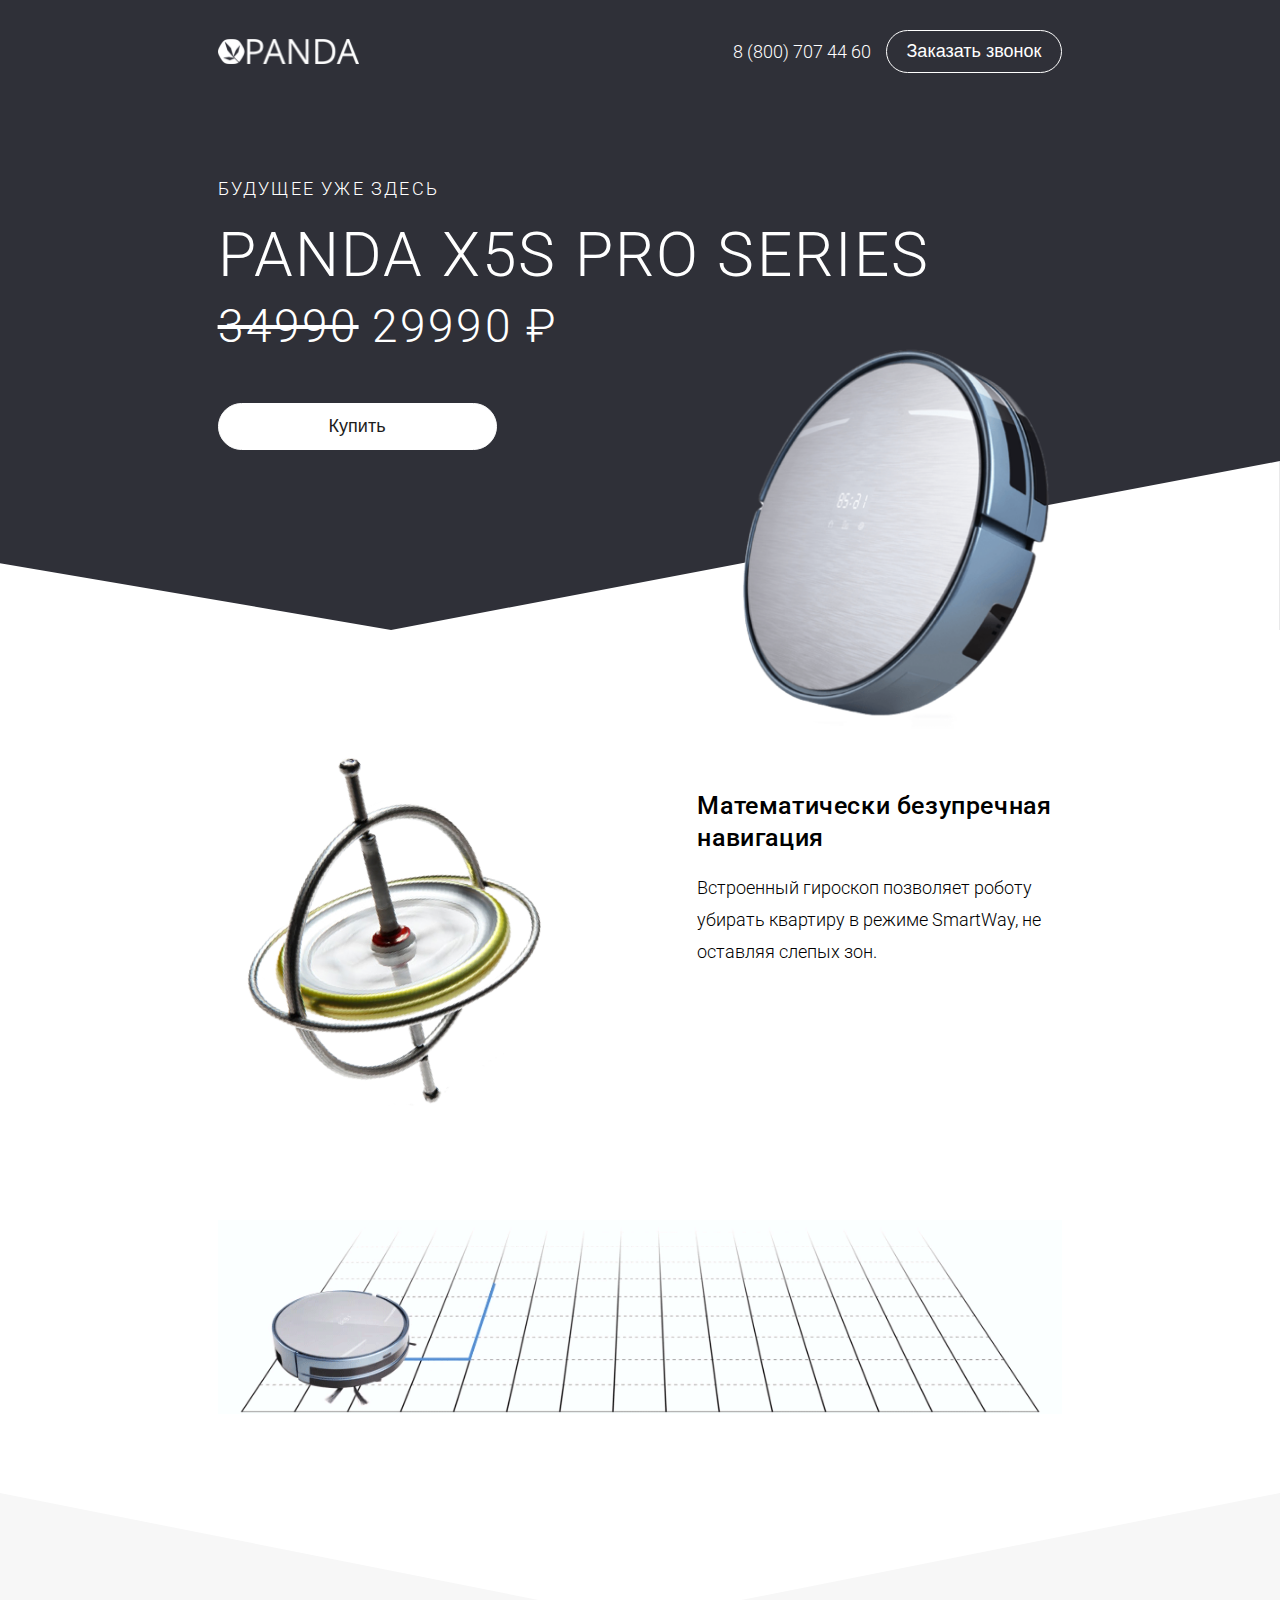
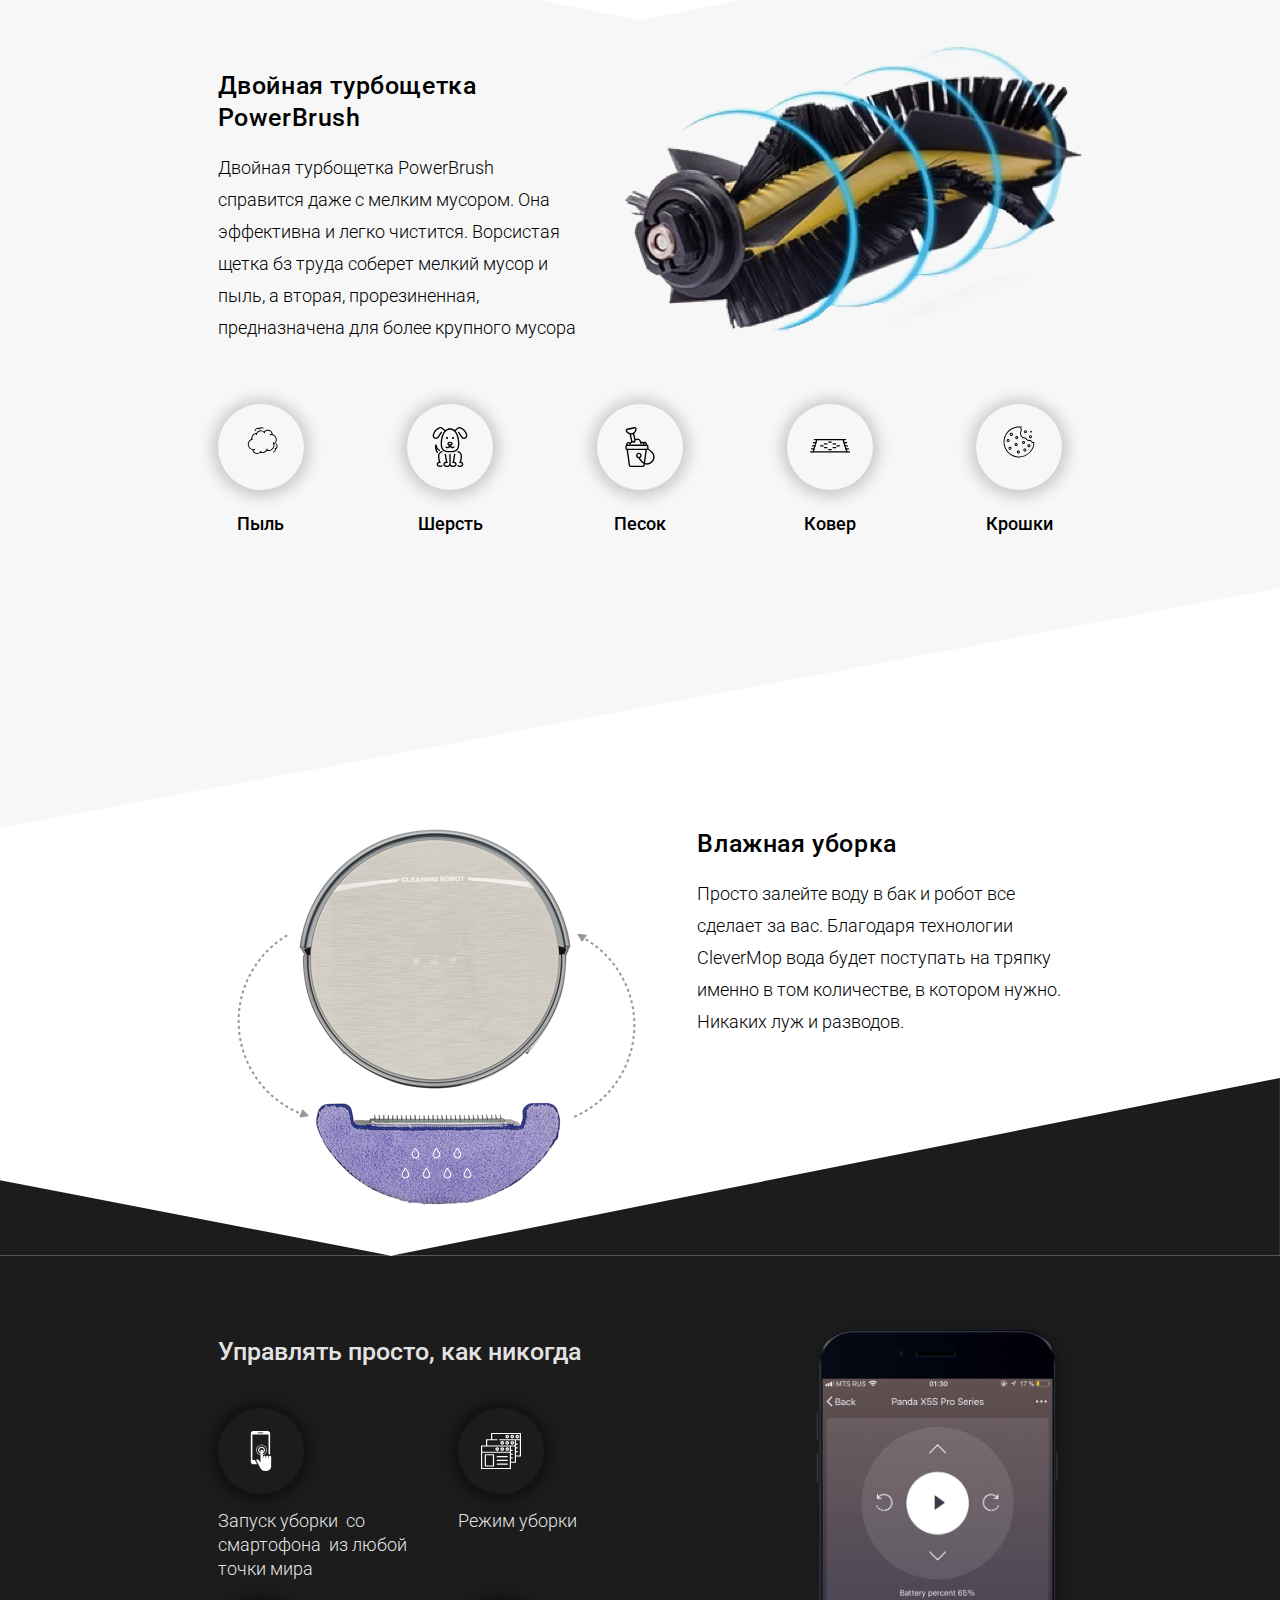
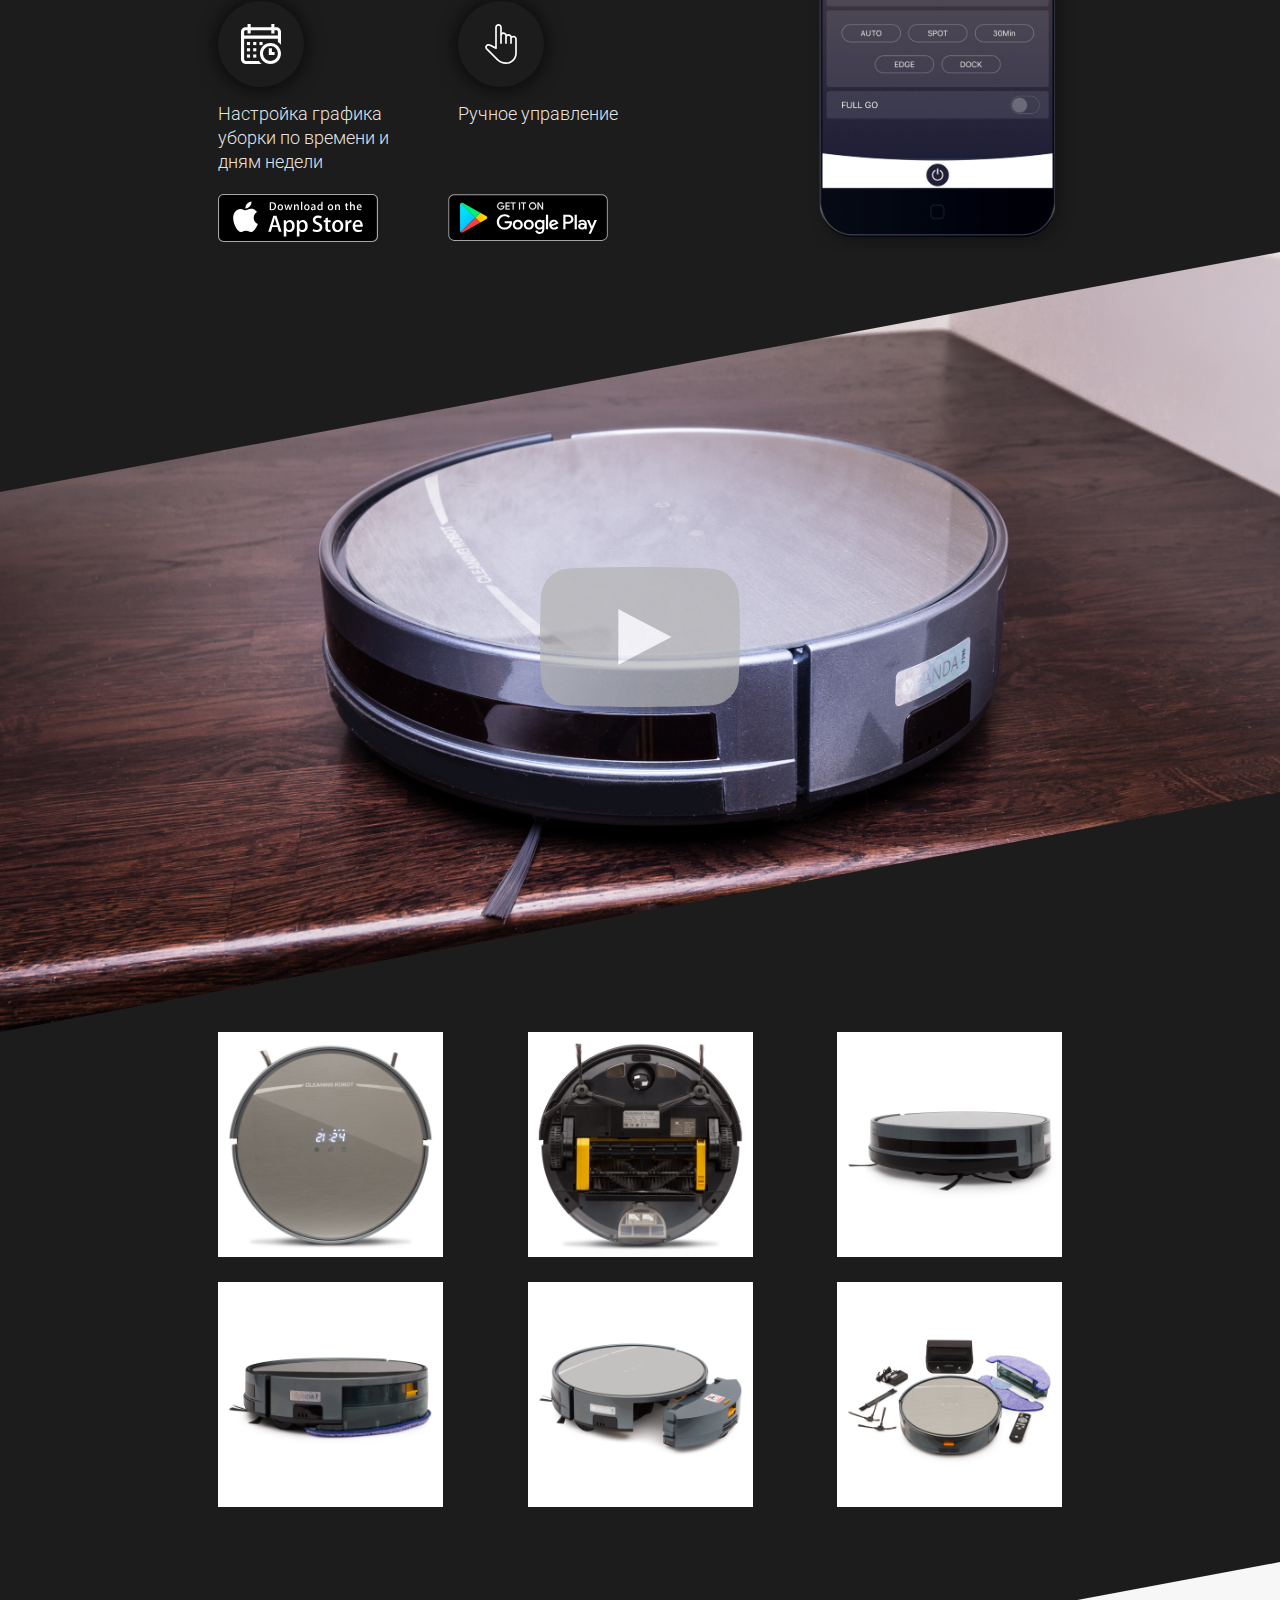
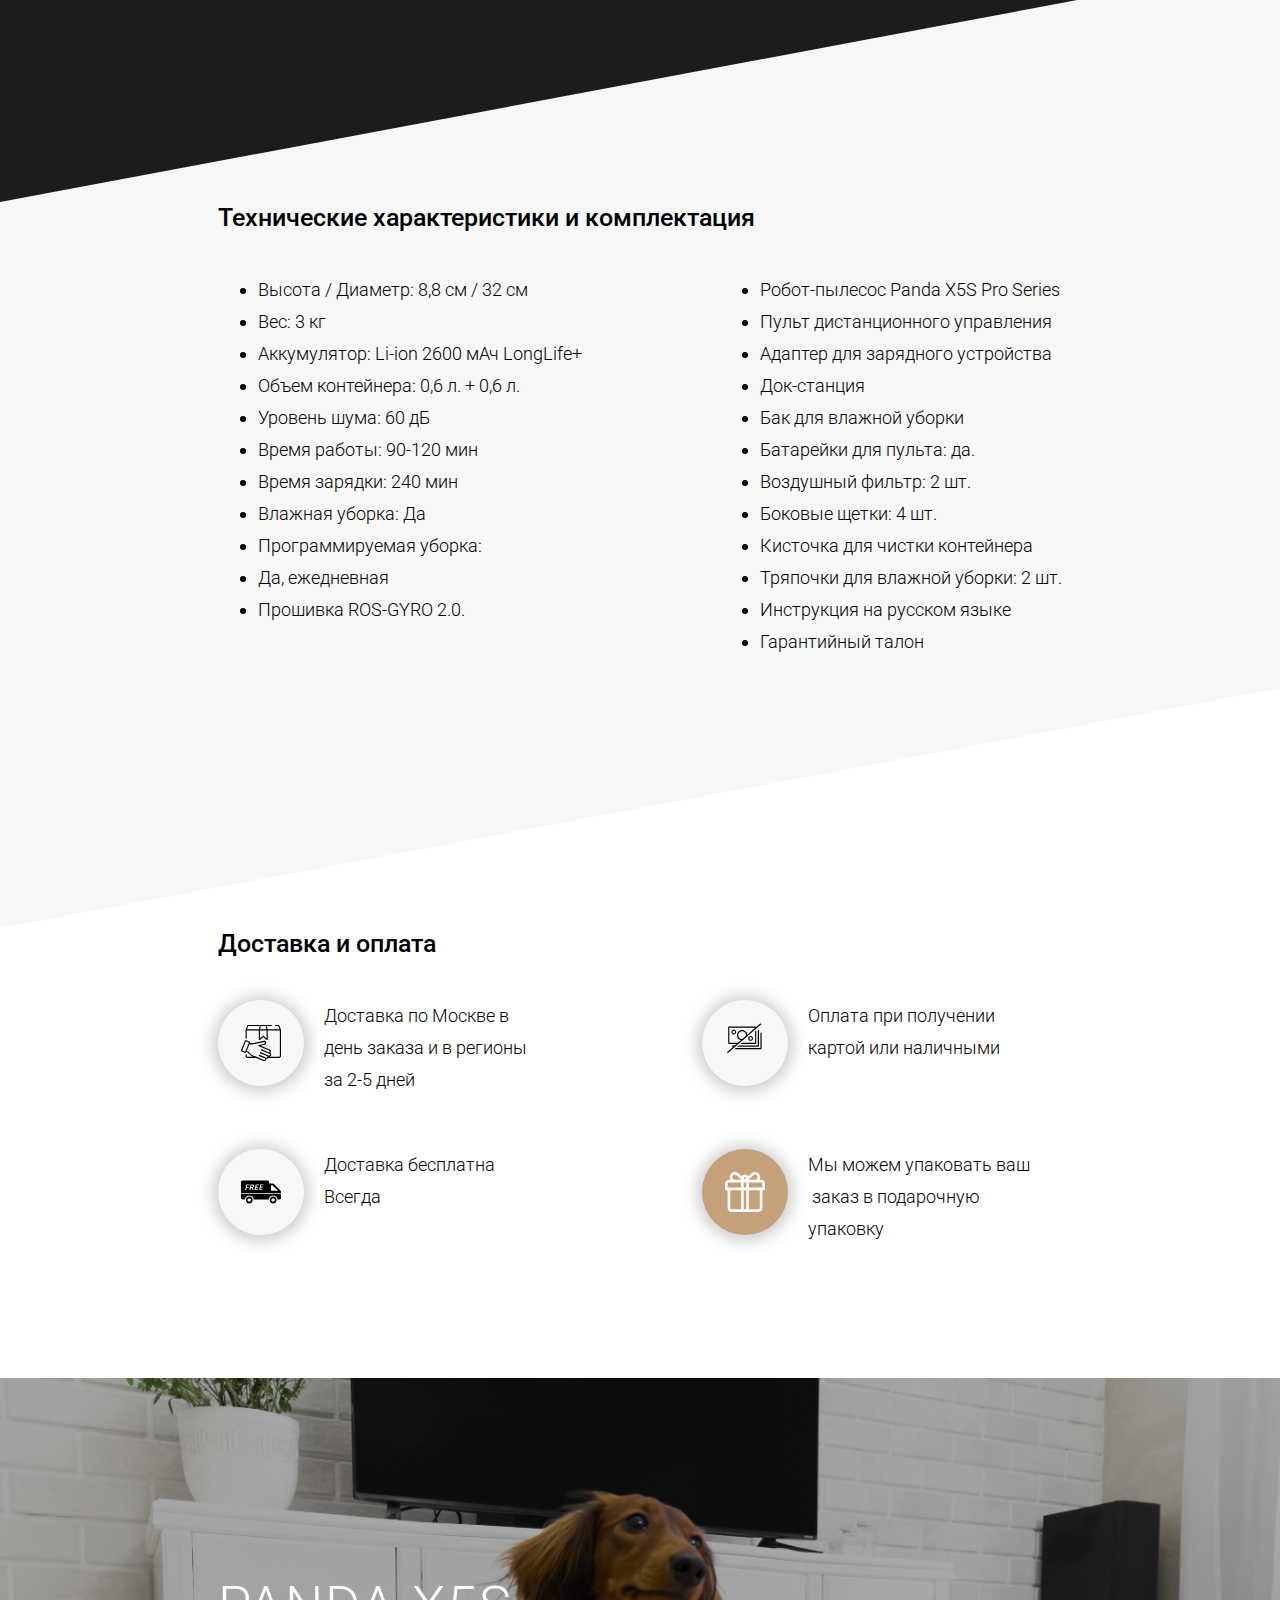
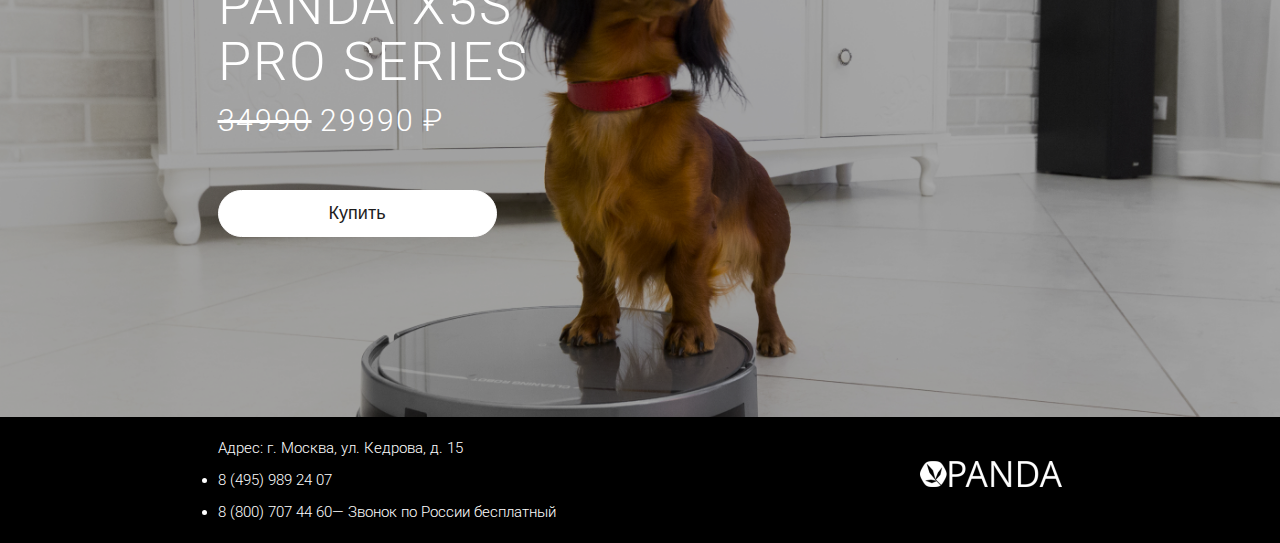
==== commit c57f5668: "Исправил недочеты" ====
--- a/promo-final.html
+++ b/promo-final.html
@@ -228,7 +228,7 @@
                 <div class="promo-video-box">
                 <div class="button-box">
                 <a href="#" onclick="open_popup('#box-2', 250, 360, 'gAtcxVa7hGI')">
-                        <img src="./img/playbutton.svg" width="100%">
+                        <img src="./img/playbutton.svg" width="200">
                     </a>
                     <div id="box-2" class="pop-up"><div class="popup-close" onclick="close_popup('#box-2')"></div></div>
                 </div>
@@ -342,14 +342,6 @@
 заказ в подарочную упаковку</p>
                     </div>
                 </div>
-                <!--
-                <div class="svg-bottom svg-pay">
-                <svg width="100%" viewBox="0 0 1440 190" preserveAspectRatio="xMinYMin meet">
-                    <polygon points="0,0 1000,0 0,190" fill="#ffffff"/>
-                    <polygon points="1000,0 1440,0 1440, 115" fill="#ffffff"/>
-                </svg>
-            </div>
-        -->
             </section>
                 <section class="buy-now">
                     <div class="buy-now-box">
--- a/css/promo-css.css
+++ b/css/promo-css.css
@@ -524,7 +524,8 @@
     padding-top: 80px;
     margin: 0;
     color: rgba(255, 255, 255, 0.9);
-    background: #1d1c1c url("../img/app.png") 550px 60px no-repeat;
+    background: #1d1c1c url("../img/Iphone_mockup.png") 618px 29px no-repeat;
+    background-size: contain;
 }
 
 @media only all and (min-width: 100px) and (max-width: 767px) {
@@ -535,7 +536,7 @@
 
 @media only screen and (min-width: 768px) and (max-width: 959px) {
     .application {
-        background-position: 240px 60px;
+        background-position: 336px 34px;
         }}
 
 .application-box {
@@ -640,12 +641,14 @@
 
 @media only all and (min-width: 100px) and (max-width: 767px) {
     .promo-video {
-        background-size: contain;
+        background-size: cover;
+        background-position: 50% 36%;
     }}
 
 @media only screen and (min-width: 768px) and (max-width: 959px) {
     .promo-video {
-        background-position: 50% 50%;
+        background-size: cover;
+        background-position: 50% 36%;
     }}
 
 .button-box {
@@ -722,6 +725,14 @@
                 justify-content: center;
         }}
 
+@media only screen and (max-width: 506px) {
+    .slider-box {
+        -webkit-box-pack: center;
+            -ms-flex-pack: center;
+                justify-content: center;
+    }
+}
+
 @media only all and (min-width: 100px) and (max-width: 767px) {
     .slider-box a {
         width: 150px;
@@ -730,6 +741,7 @@
     }}
 
 .slider-box a {
+    flex-basis: 225px;
     margin-bottom: 15px;
 }
 
